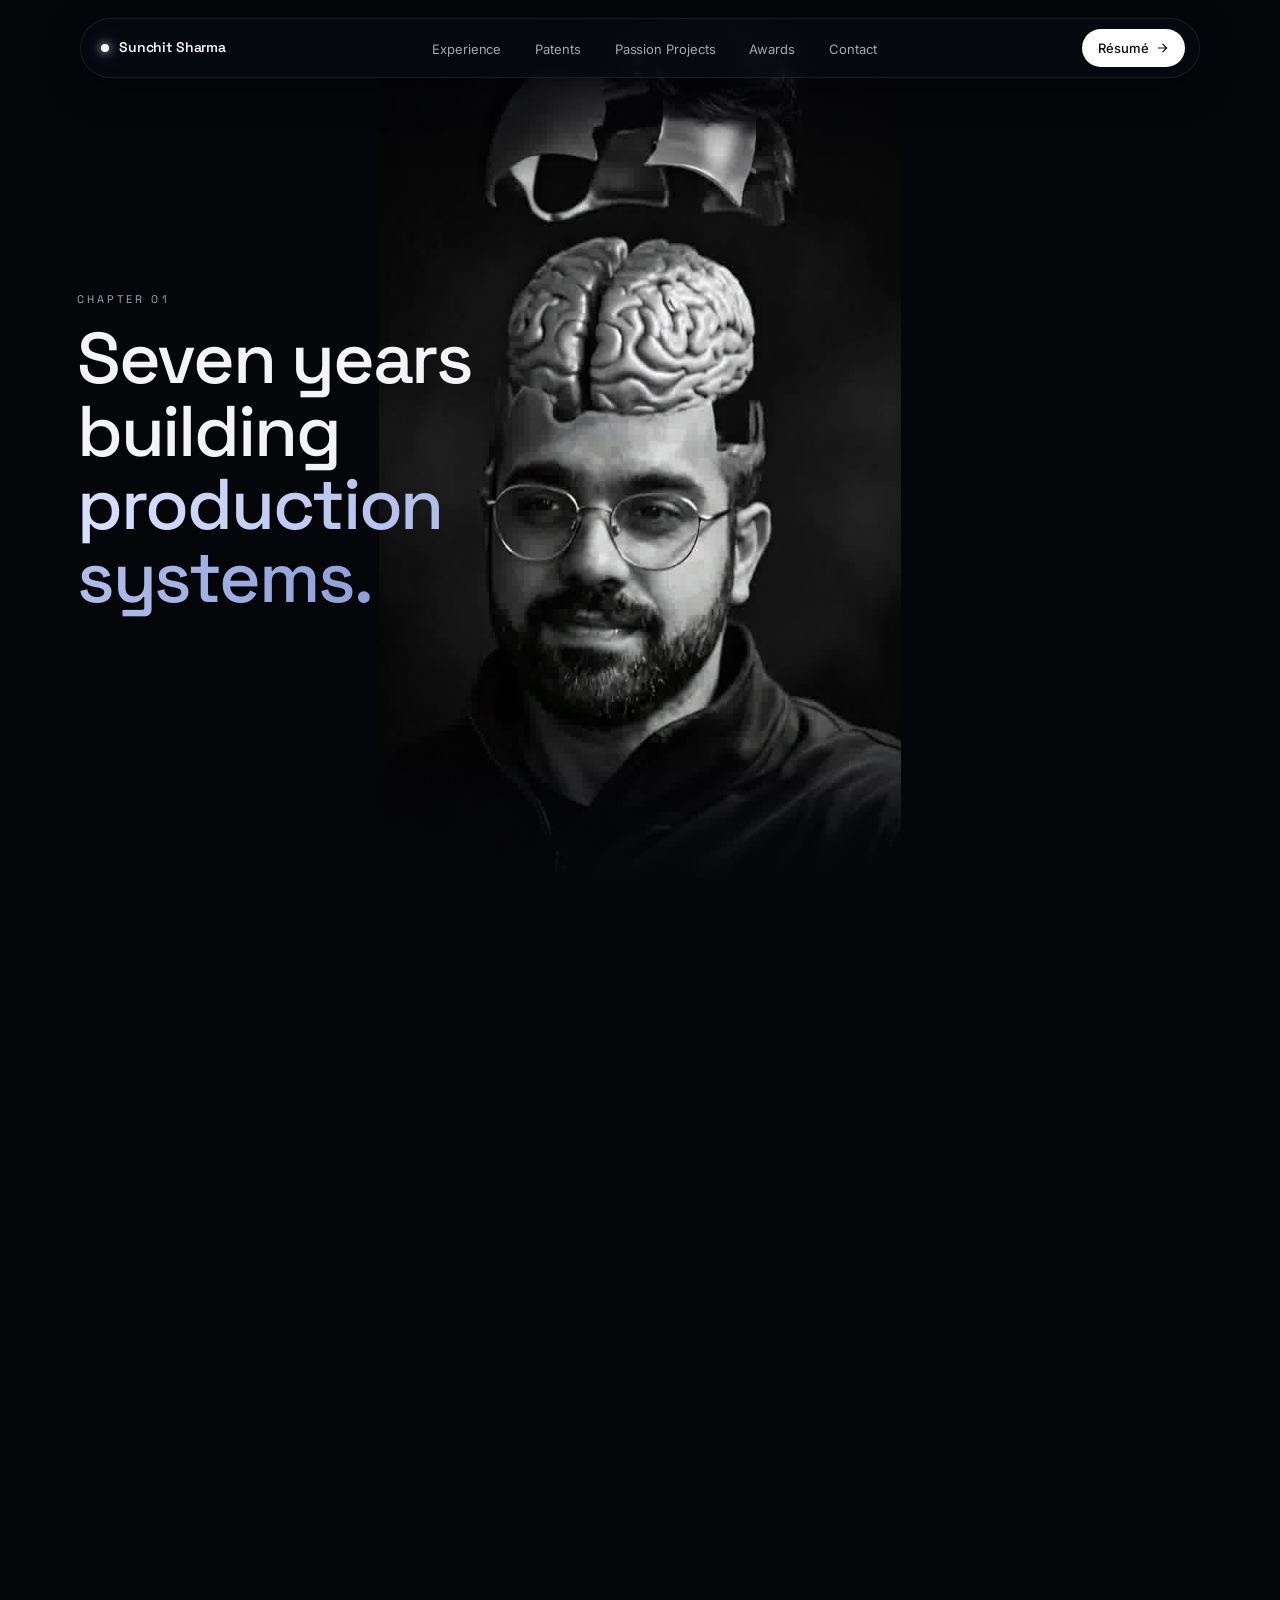
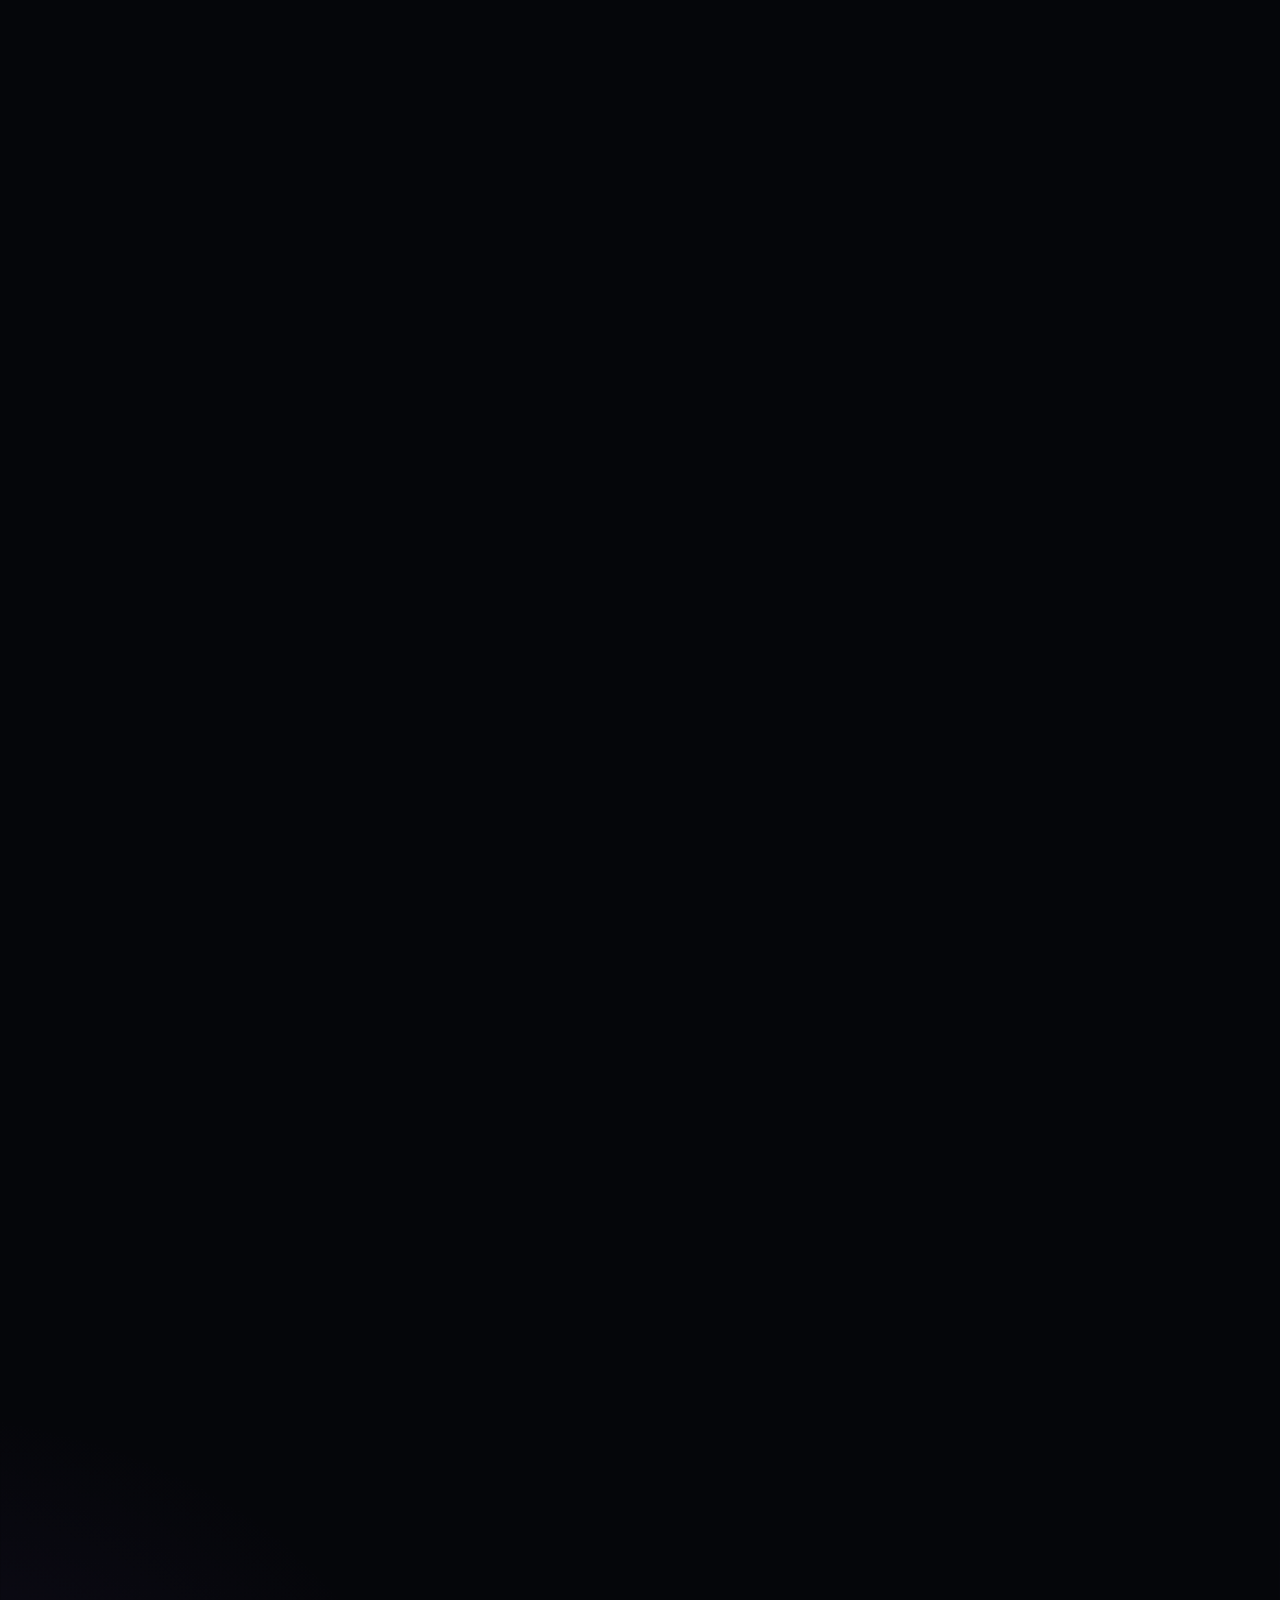
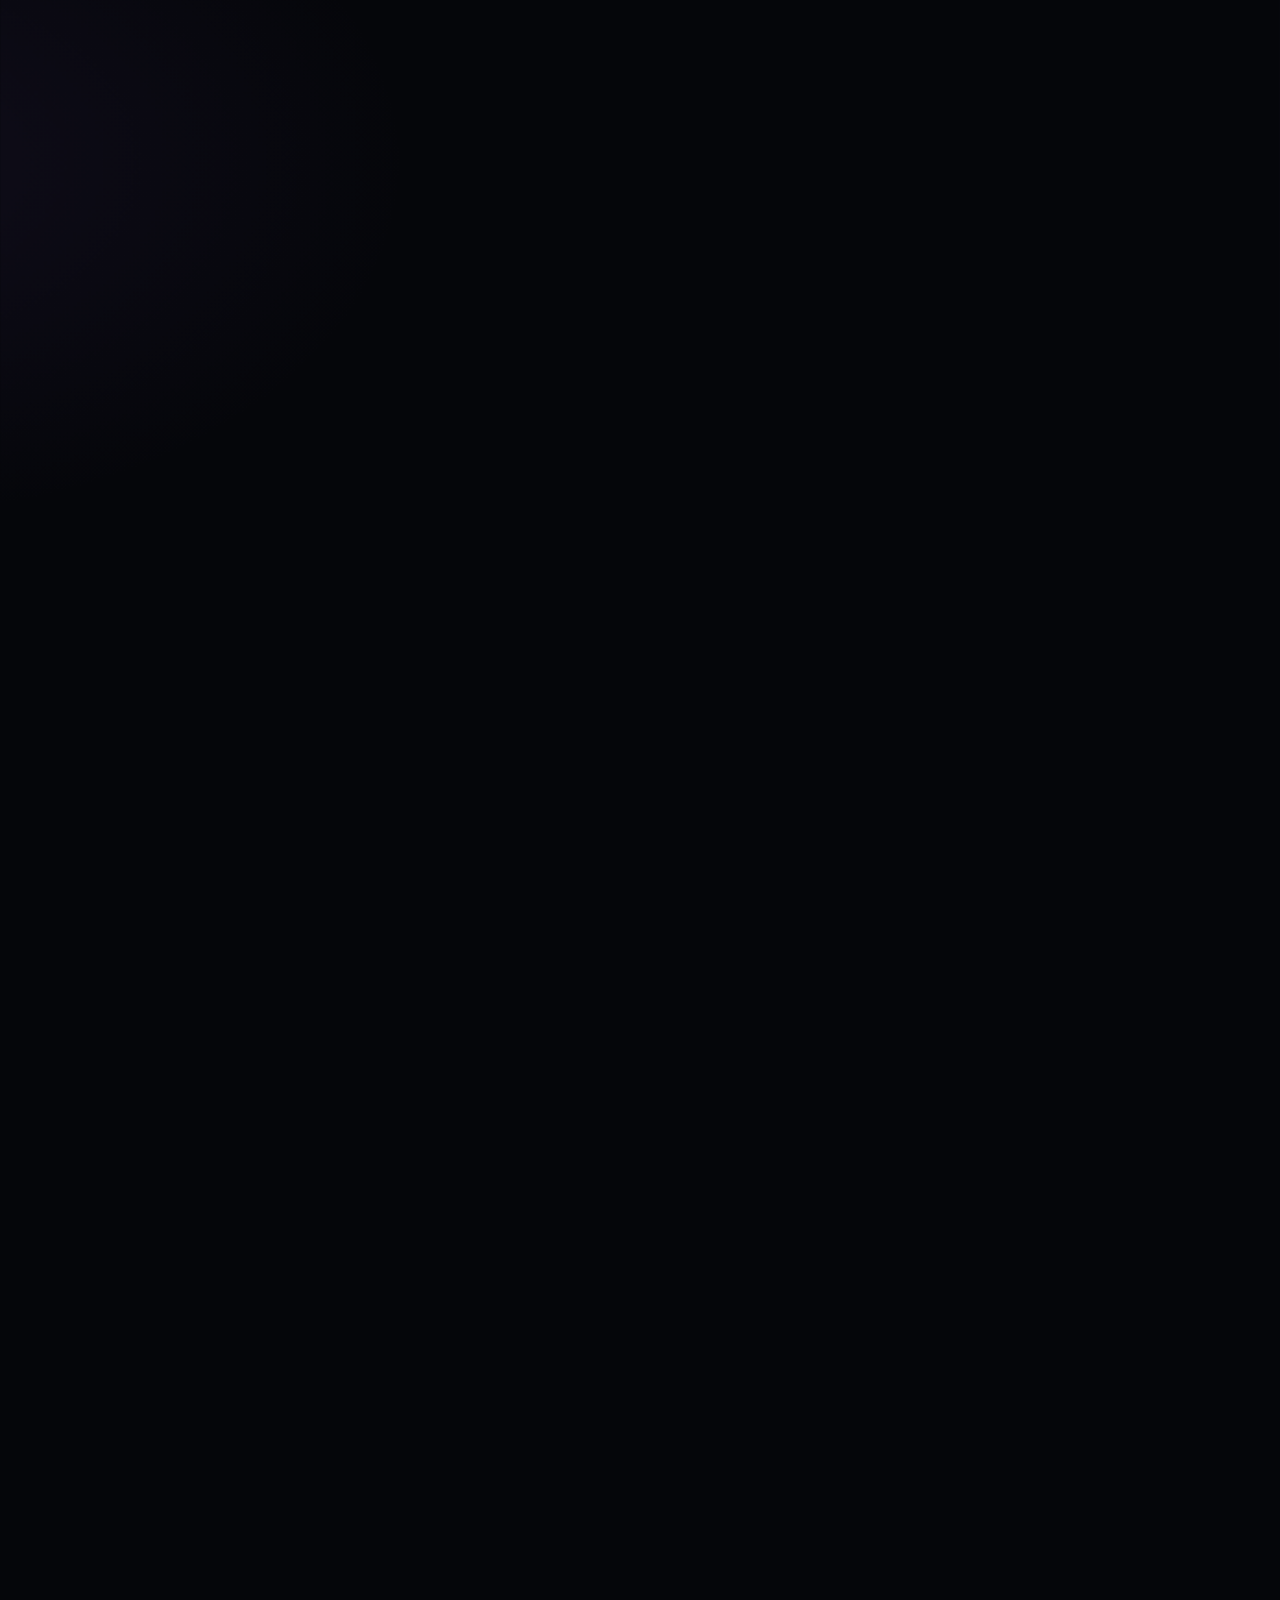
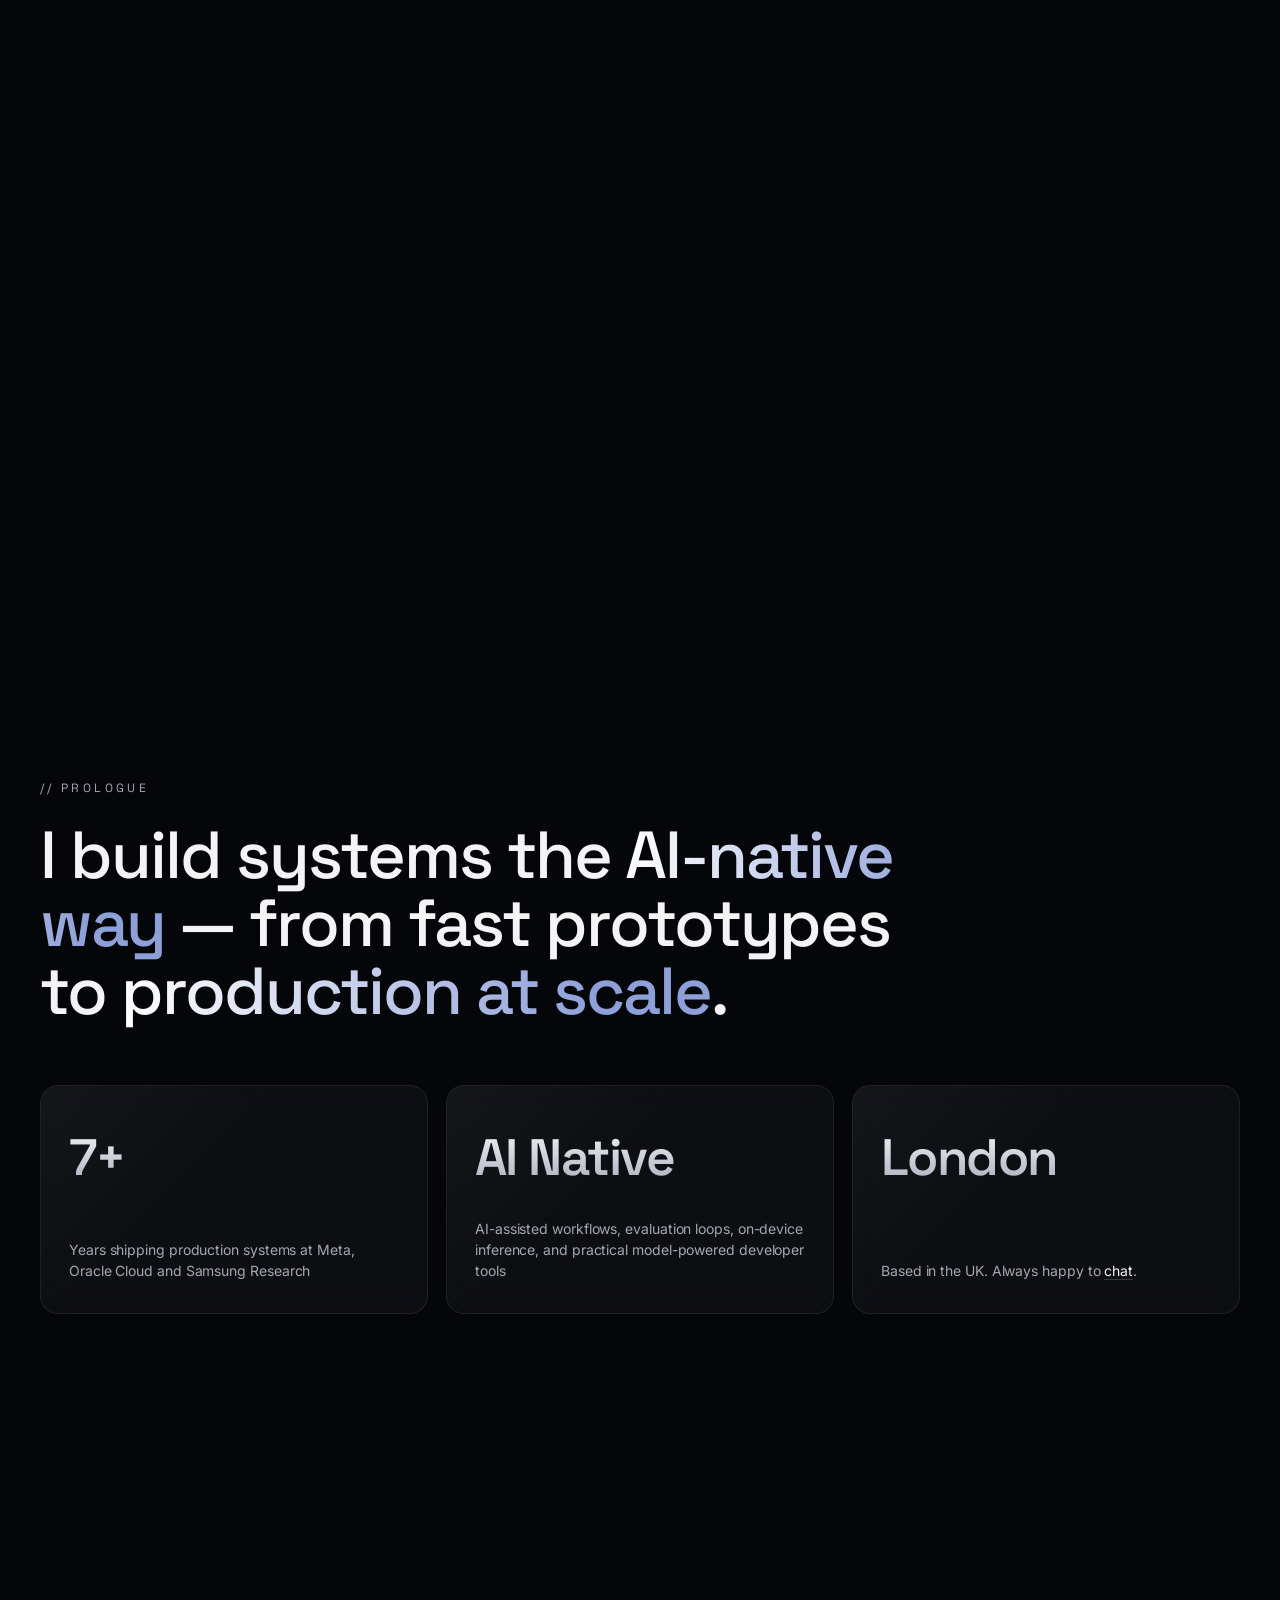
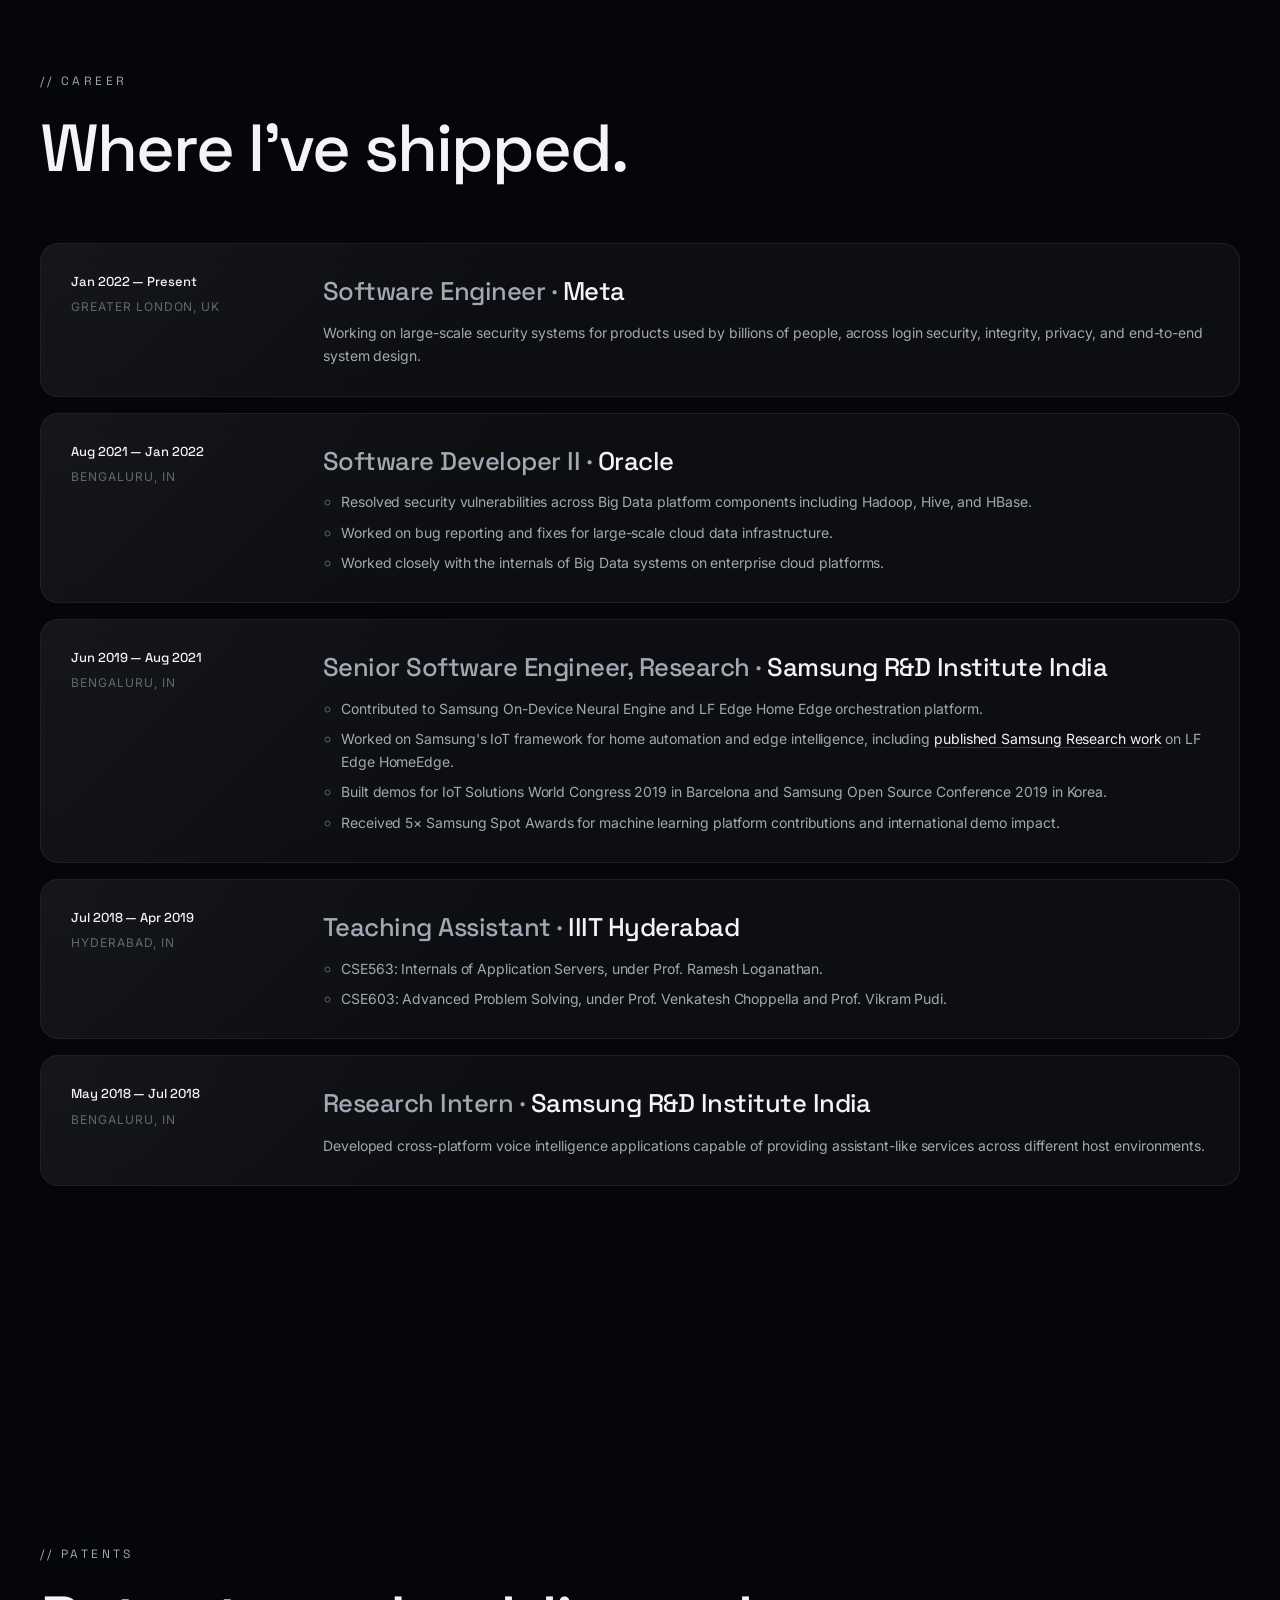
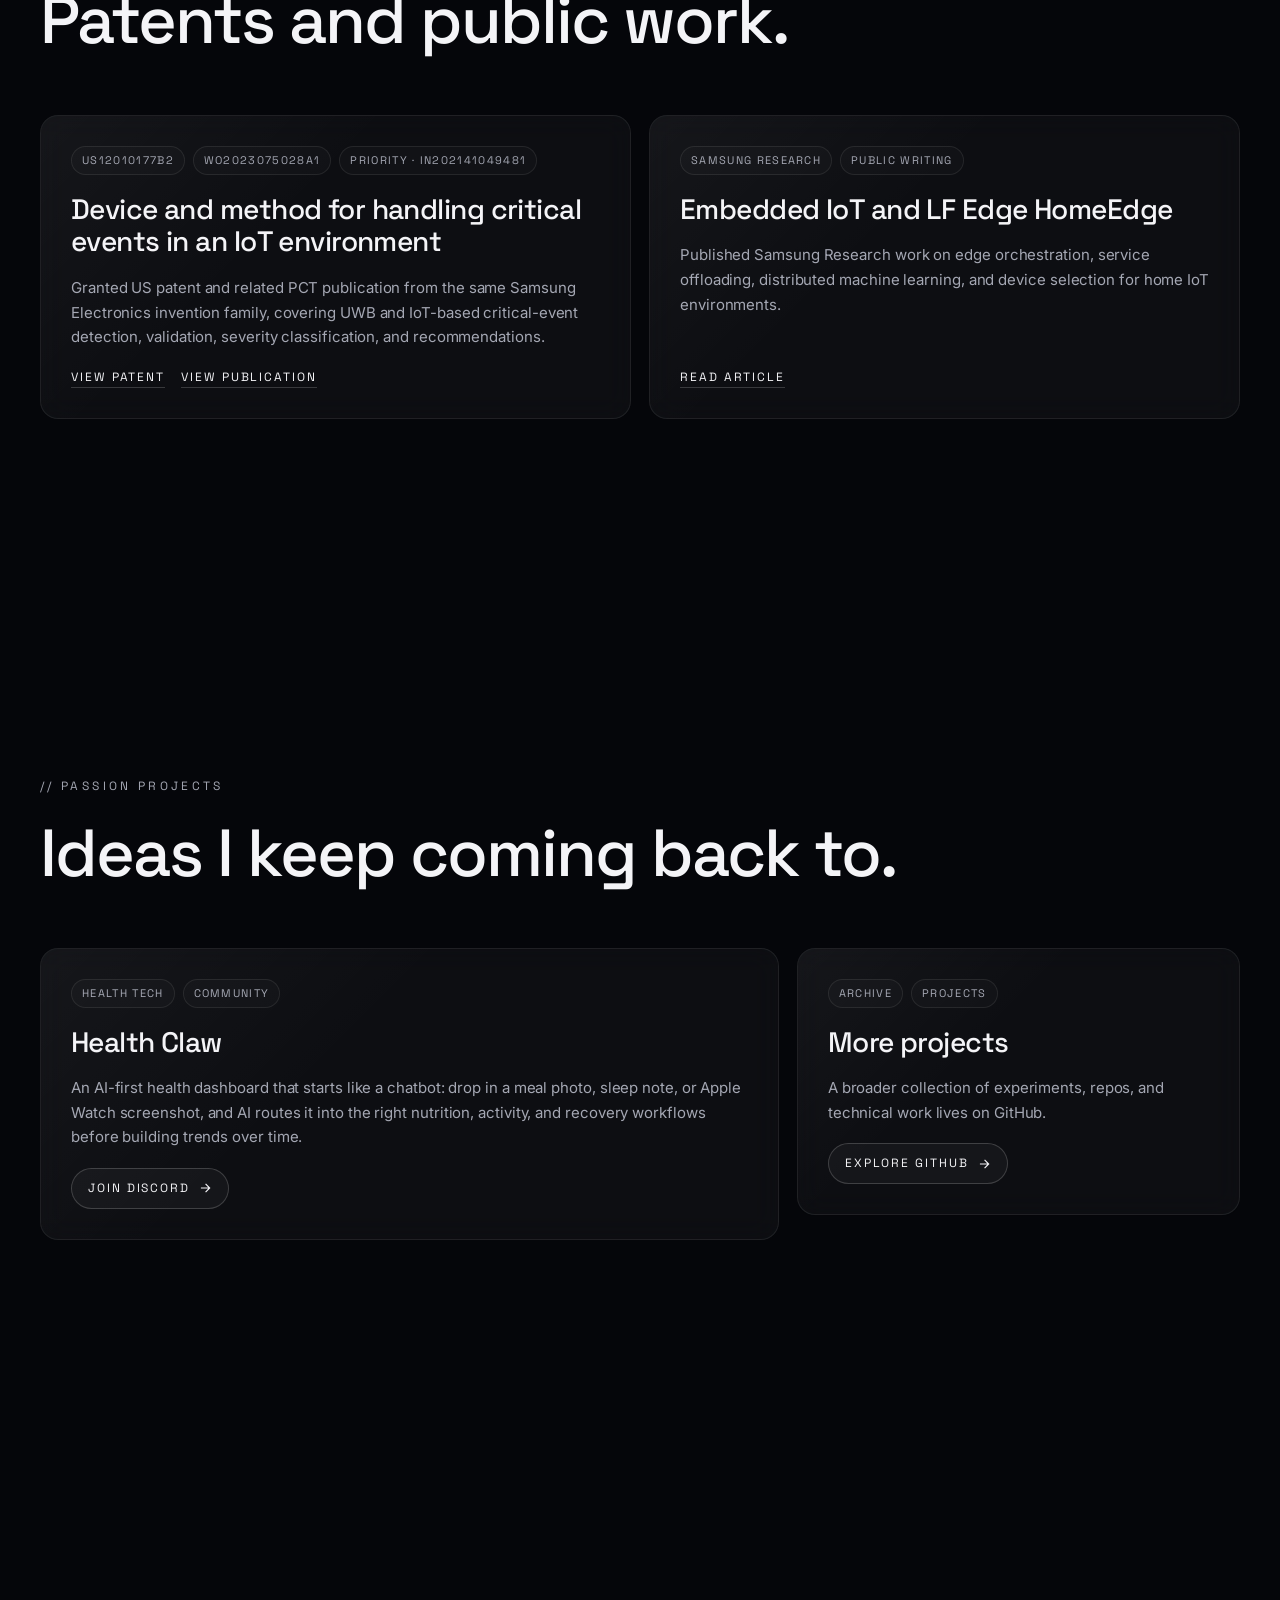
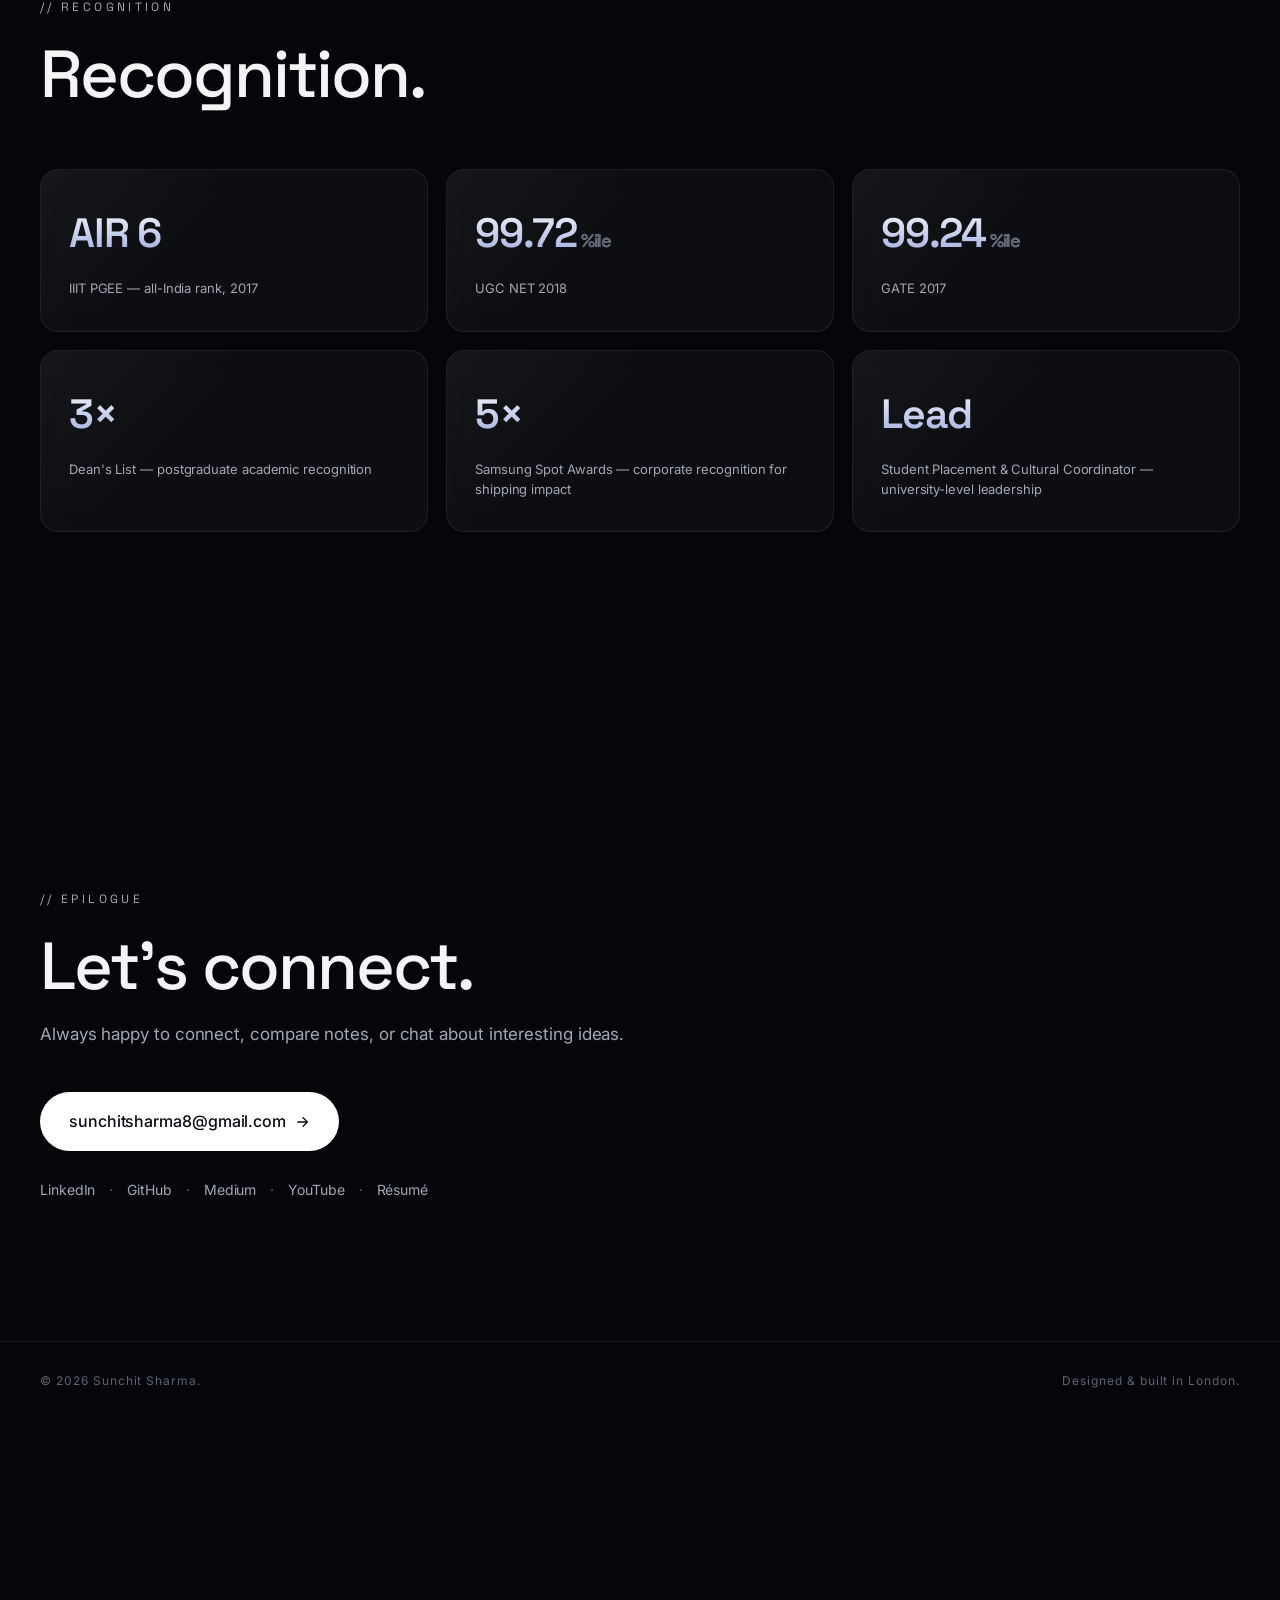
==== index.html @ dc3d23d9 "Redesign site: scroll-driven cinematic hero + AI-first narrative Replaces the BootstrapMade template" ====
<!DOCTYPE html>
<html lang="en">
<head>
  <meta charset="utf-8" />
  <meta name="viewport" content="width=device-width, initial-scale=1, viewport-fit=cover" />
  <title>Sunchit Sharma — AI-Native Software Engineer</title>
  <meta name="description" content="Sunchit Sharma — software engineer at Meta in London. Ex-Oracle Cloud, ex-Samsung Research. Security systems, AI-native engineering, IoT, and edge intelligence." />
  <meta name="theme-color" content="#05060a" />

  <link rel="icon" href="assets/img/favicon.png" />
  <link rel="apple-touch-icon" href="assets/img/apple-touch-icon.png" />

  <link rel="preconnect" href="https://fonts.googleapis.com" />
  <link rel="preconnect" href="https://fonts.gstatic.com" crossorigin />
  <link href="https://fonts.googleapis.com/css2?family=Inter:wght@300;400;500;600;700&family=Space+Grotesk:wght@400;500;600;700&display=swap" rel="stylesheet" />

  <link rel="preload" as="image" href="assets/img/hero/ezgif-frame-001.jpg" />
  <link rel="preload" as="image" href="assets/img/hero/ezgif-frame-120.jpg" />
  <link rel="preload" as="image" href="assets/img/hero/ezgif-frame-240.jpg" />

  <link rel="stylesheet" href="assets/css/style.css?v=4" />
</head>
<body>

  <!-- Preloader -->
  <div id="preloader" aria-hidden="true">
    <div class="preloader-inner">
      <div class="preloader-mark">SS</div>
      <div class="preloader-bar"><span id="preloader-fill"></span></div>
      <div class="preloader-pct"><span id="preloader-pct">0</span>%</div>
    </div>
  </div>

  <!-- Noise + grain overlay -->
  <div class="grain" aria-hidden="true"></div>

  <!-- Floating nav -->
  <nav class="nav" aria-label="Primary">
    <a href="#top" class="nav-brand">
      <span class="nav-dot"></span>
      <span>Sunchit&nbsp;Sharma</span>
    </a>
    <ul class="nav-links">
      <li><a href="#experience">Experience</a></li>
      <li><a href="#patents">Patents</a></li>
      <li><a href="#passion">Passion Projects</a></li>
      <li><a href="#awards">Awards</a></li>
      <li><a href="#contact">Contact</a></li>
    </ul>
    <a href="Sunchit_Sharma_.pdf" class="nav-cta" download>
      <span>Résumé</span>
      <svg viewBox="0 0 24 24" width="14" height="14" fill="none" stroke="currentColor" stroke-width="2"><path d="M5 12h14M13 5l7 7-7 7"/></svg>
    </a>
  </nav>

  <!-- HERO: sticky canvas scroll storytelling -->
  <section id="top" class="hero">
    <div class="hero-sticky">
      <canvas id="hero-canvas" aria-label="Scroll to reveal"></canvas>

      <!-- Layered overlays -->
      <div class="hero-overlays">

        <div class="hero-caption hero-phase" data-phase="p1">
          <span class="kicker">Chapter 01</span>
          <h2>Seven years building<br/><em>production systems.</em></h2>
        </div>

        <div class="hero-caption hero-phase" data-phase="p2">
          <span class="kicker">Chapter 02</span>
          <h2>Then AI changed<br/><em>how software gets built.</em></h2>
        </div>

        <div class="hero-caption hero-phase" data-phase="p3">
          <span class="kicker">Chapter 03</span>
          <h2>Systems thinking,<br/><em>with AI in the loop.</em></h2>
        </div>

        <div class="hero-title hero-phase" data-phase="final">
          <p class="hero-name">SUNCHIT SHARMA</p>
          <h1>AI-Native<br/>Software Engineer</h1>

          <div class="hero-logos primary">
            <span class="logo-chip">
              <img src="assets/img/logos/meta.svg" alt="Meta" class="logo-img logo-meta"/>
              <b>Meta</b>
            </span>
            <span class="logo-sep" aria-hidden="true">×</span>
            <span class="logo-chip logo-chip--light">
              <img src="assets/img/logos/iiit-hyderabad.jpg" alt="IIIT Hyderabad" class="logo-img logo-iiit"/>
              <b>IIIT&nbsp;Hyderabad</b>
            </span>
          </div>

          <a class="hero-cta" href="#experience">
            <span>See more</span>
            <svg viewBox="0 0 24 24" width="14" height="14" fill="none" stroke="currentColor" stroke-width="2"><path d="M12 5v14M5 12l7 7 7-7"/></svg>
          </a>
        </div>

      </div>

      <div class="hero-scroll-hint" aria-hidden="true">
        <span>Scroll</span>
        <div class="hint-line"></div>
      </div>
    </div>
  </section>

  <!-- INTRO -->
  <section class="section intro" id="intro">
    <div class="container">
      <p class="eyebrow">// Prologue</p>
      <h2 class="display">
        I build systems the <span class="accent">AI-native way</span> —
        from fast prototypes to <span class="accent">production at scale</span>.
      </h2>
      <div class="intro-grid">
        <div class="glass">
          <div class="stat-num">7+</div>
          <div class="stat-label">Years shipping production systems at Meta, Oracle Cloud and Samsung Research</div>
        </div>
        <div class="glass">
          <div class="stat-num">AI&nbsp;Native</div>
          <div class="stat-label">AI-assisted workflows, evaluation loops, on-device inference, and practical model-powered developer tools</div>
        </div>
        <div class="glass">
          <div class="stat-num">London</div>
          <div class="stat-label">Based in the UK. Always happy to <a href="https://calendly.com/sunchitsharma" target="_blank" rel="noopener">chat</a>.</div>
        </div>
      </div>
    </div>
  </section>

  <!-- EXPERIENCE -->
  <section class="section experience" id="experience">
    <div class="container">
      <p class="eyebrow">// Career</p>
      <h2 class="display">Where I've shipped.</h2>

      <ol class="timeline">
        <li class="timeline-item glass">
          <div class="timeline-meta">
            <span class="timeline-date">Jan 2022 — Present</span>
            <span class="timeline-loc">Greater London, UK</span>
          </div>
          <div class="timeline-body">
            <h3>Software Engineer · <span class="company">Meta</span></h3>
            <p>Working on large-scale security systems for products used by billions of people, across login security, integrity, privacy, and end-to-end system design.</p>
          </div>
        </li>

        <li class="timeline-item glass">
          <div class="timeline-meta">
            <span class="timeline-date">Aug 2021 — Jan 2022</span>
            <span class="timeline-loc">Bengaluru, IN</span>
          </div>
          <div class="timeline-body">
            <h3>Software Developer II · <span class="company">Oracle</span></h3>
            <ul>
              <li>Resolved security vulnerabilities across Big Data platform components including Hadoop, Hive, and HBase.</li>
              <li>Worked on bug reporting and fixes for large-scale cloud data infrastructure.</li>
              <li>Worked closely with the internals of Big Data systems on enterprise cloud platforms.</li>
            </ul>
          </div>
        </li>

        <li class="timeline-item glass">
          <div class="timeline-meta">
            <span class="timeline-date">Jun 2019 — Aug 2021</span>
            <span class="timeline-loc">Bengaluru, IN</span>
          </div>
          <div class="timeline-body">
            <h3>Senior Software Engineer, Research · <span class="company">Samsung R&amp;D Institute India</span></h3>
            <ul>
              <li>Contributed to Samsung On-Device Neural Engine and LF Edge Home Edge orchestration platform.</li>
              <li>Worked on Samsung's IoT framework for home automation and edge intelligence, including <a href="https://research.samsung.com/blog/Embedded-IoT-2021-Intro-of-the-research-insight-from-the-presentation-based-on-LF-Edge-HomeEdge" target="_blank" rel="noopener">published Samsung Research work</a> on LF Edge HomeEdge.</li>
              <li>Built demos for IoT Solutions World Congress 2019 in Barcelona and Samsung Open Source Conference 2019 in Korea.</li>
              <li>Received 5× Samsung Spot Awards for machine learning platform contributions and international demo impact.</li>
            </ul>
          </div>
        </li>

        <li class="timeline-item glass">
          <div class="timeline-meta">
            <span class="timeline-date">Jul 2018 — Apr 2019</span>
            <span class="timeline-loc">Hyderabad, IN</span>
          </div>
          <div class="timeline-body">
            <h3>Teaching Assistant · <span class="company">IIIT Hyderabad</span></h3>
            <ul>
              <li>CSE563: Internals of Application Servers, under Prof. Ramesh Loganathan.</li>
              <li>CSE603: Advanced Problem Solving, under Prof. Venkatesh Choppella and Prof. Vikram Pudi.</li>
            </ul>
          </div>
        </li>

        <li class="timeline-item glass">
          <div class="timeline-meta">
            <span class="timeline-date">May 2018 — Jul 2018</span>
            <span class="timeline-loc">Bengaluru, IN</span>
          </div>
          <div class="timeline-body">
            <h3>Research Intern · <span class="company">Samsung R&amp;D Institute India</span></h3>
            <p>Developed cross-platform voice intelligence applications capable of providing assistant-like services across different host environments.</p>
          </div>
        </li>
      </ol>
    </div>
  </section>

  <!-- PATENTS -->
  <section class="section patents" id="patents">
    <div class="container">
      <p class="eyebrow">// Patents</p>
      <h2 class="display">Patents and public work.</h2>

      <div class="patents-grid">
        <article class="patent-card glass">
          <div class="patent-meta">
            <span>US12010177B2</span>
            <span>WO2023075028A1</span>
            <span>Priority · IN202141049481</span>
          </div>
          <h3>Device and method for handling critical events in an IoT environment</h3>
          <p>Granted US patent and related PCT publication from the same Samsung Electronics invention family, covering UWB and IoT-based critical-event detection, validation, severity classification, and recommendations.</p>
          <div class="patent-links">
            <a href="https://patents.google.com/patent/US12010177B2/" target="_blank" rel="noopener">View patent</a>
            <a href="https://patents.google.com/patent/WO2023075028A1" target="_blank" rel="noopener">View publication</a>
          </div>
        </article>

        <article class="patent-card glass">
          <div class="patent-meta">
            <span>Samsung Research</span>
            <span>Public writing</span>
          </div>
          <h3>Embedded IoT and LF Edge HomeEdge</h3>
          <p>Published Samsung Research work on edge orchestration, service offloading, distributed machine learning, and device selection for home IoT environments.</p>
          <a href="https://research.samsung.com/blog/Embedded-IoT-2021-Intro-of-the-research-insight-from-the-presentation-based-on-LF-Edge-HomeEdge" target="_blank" rel="noopener">Read article</a>
        </article>
      </div>
    </div>
  </section>

  <!-- PASSION PROJECTS -->
  <section class="section passion" id="passion">
    <div class="container">
      <p class="eyebrow">// Passion Projects</p>
      <h2 class="display">Ideas I keep coming back to.</h2>

      <div class="passion-grid">
        <article class="passion-card glass">
          <div class="patent-meta">
            <span>Health Tech</span>
            <span>Community</span>
          </div>
          <h3>Health Claw</h3>
          <p>An AI-first health dashboard that starts like a chatbot: drop in a meal photo, sleep note, or Apple Watch screenshot, and AI routes it into the right nutrition, activity, and recovery workflows before building trends over time.</p>
          <a class="passion-cta" href="https://discord.gg/SA7gG3dcwk" target="_blank" rel="noopener">
            <span>Join Discord</span>
            <svg viewBox="0 0 24 24" width="14" height="14" fill="none" stroke="currentColor" stroke-width="2"><path d="M5 12h14M13 5l7 7-7 7"/></svg>
          </a>
        </article>

        <article class="passion-card glass">
          <div class="patent-meta">
            <span>Archive</span>
            <span>Projects</span>
          </div>
          <h3>More projects</h3>
          <p>A broader collection of experiments, repos, and technical work lives on GitHub.</p>
          <a class="passion-cta" href="https://github.com/sunchitsharma" target="_blank" rel="noopener">
            <span>Explore GitHub</span>
            <svg viewBox="0 0 24 24" width="14" height="14" fill="none" stroke="currentColor" stroke-width="2"><path d="M5 12h14M13 5l7 7-7 7"/></svg>
          </a>
        </article>
      </div>
    </div>
  </section>

  <!-- AWARDS -->
  <section class="section awards" id="awards">
    <div class="container">
      <p class="eyebrow">// Recognition</p>
      <h2 class="display">Recognition.</h2>

      <div class="awards-grid">
        <div class="award glass">
          <div class="award-num">AIR 6</div>
          <div class="award-label">IIIT PGEE — all-India rank, 2017</div>
        </div>
        <div class="award glass">
          <div class="award-num">99.72<span>%ile</span></div>
          <div class="award-label">UGC NET 2018</div>
        </div>
        <div class="award glass">
          <div class="award-num">99.24<span>%ile</span></div>
          <div class="award-label">GATE 2017</div>
        </div>
        <div class="award glass">
          <div class="award-num">3×</div>
          <div class="award-label">Dean's List — postgraduate academic recognition</div>
        </div>
        <div class="award glass">
          <div class="award-num">5×</div>
          <div class="award-label">Samsung Spot Awards — corporate recognition for shipping impact</div>
        </div>
        <div class="award glass">
          <div class="award-num">Lead</div>
          <div class="award-label">Student Placement &amp; Cultural Coordinator — university-level leadership</div>
        </div>
      </div>
    </div>
  </section>

  <!-- CONTACT -->
  <section class="section contact" id="contact">
    <div class="container">
      <p class="eyebrow">// Epilogue</p>
      <h2 class="display">Let's connect.</h2>
      <p class="contact-sub">Always happy to connect, compare notes, or chat about interesting ideas.</p>

      <div class="contact-actions">
        <a class="btn btn-primary btn-lg" href="mailto:sunchitsharma8@gmail.com">
          <span>sunchitsharma8@gmail.com</span>
          <svg viewBox="0 0 24 24" width="16" height="16" fill="none" stroke="currentColor" stroke-width="2"><path d="M5 12h14M13 5l7 7-7 7"/></svg>
        </a>
        <div class="contact-socials">
          <a href="https://www.linkedin.com/in/sunchit-sharma-991193120/" target="_blank" rel="noopener">LinkedIn</a>
          <span>·</span>
          <a href="https://github.com/sunchitsharma" target="_blank" rel="noopener">GitHub</a>
          <span>·</span>
          <a href="https://medium.com/@sunchitsharma8" target="_blank" rel="noopener">Medium</a>
          <span>·</span>
          <a href="https://www.youtube.com/@sunchit_sharma" target="_blank" rel="noopener">YouTube</a>
          <span>·</span>
          <a href="Sunchit_Sharma_.pdf" download>Résumé</a>
        </div>
      </div>
    </div>

    <footer class="foot">
      <div class="container foot-inner">
        <span>© <span id="year">2026</span> Sunchit Sharma.</span>
        <span class="foot-right">Designed &amp; built in London.</span>
      </div>
    </footer>
  </section>

  <script src="assets/js/main.js?v=2" defer></script>
</body>
</html>
---- assets/css/style.css ----
/* ===========================================================
   Sunchit Sharma — AI-First Senior Software Engineer
   Cinematic dark-luxury portfolio, scroll-driven hero.
=============================================================*/

:root {
  --bg: #05060a;
  --bg-2: #0a0c14;
  --ink: #f4f4f7;
  --ink-dim: #a4a7b3;
  --ink-faint: #5f6270;
  --line: rgba(255, 255, 255, 0.08);
  --line-strong: rgba(255, 255, 255, 0.18);
  --accent: #e7e9ef;
  --glow: 0 0 80px rgba(120, 160, 255, 0.12);
  --glass-bg: rgba(255, 255, 255, 0.035);
  --glass-bg-2: rgba(255, 255, 255, 0.06);
  --radius: 18px;
  --radius-lg: 28px;
  --font-sans: 'Inter', -apple-system, BlinkMacSystemFont, 'Segoe UI', sans-serif;
  --font-display: 'Space Grotesk', 'Inter', sans-serif;
  --container: 1200px;
  --ease: cubic-bezier(0.16, 1, 0.3, 1);
}

* { box-sizing: border-box; margin: 0; padding: 0; }

html { scroll-behavior: smooth; }
html, body { background: var(--bg); color: var(--ink); }

body {
  font-family: var(--font-sans);
  font-weight: 400;
  line-height: 1.55;
  letter-spacing: -0.005em;
  -webkit-font-smoothing: antialiased;
  -moz-osx-font-smoothing: grayscale;
  overflow-x: hidden;
  background:
    radial-gradient(1200px 800px at 80% -10%, rgba(80, 120, 220, 0.10), transparent 60%),
    radial-gradient(900px 600px at -10% 30%, rgba(140, 90, 220, 0.08), transparent 60%),
    radial-gradient(700px 500px at 50% 120%, rgba(80, 180, 255, 0.06), transparent 60%),
    var(--bg);
}

a { color: inherit; text-decoration: none; }
img { max-width: 100%; display: block; }
button { font: inherit; cursor: pointer; background: none; border: none; color: inherit; }

/* -------- Grain overlay -------- */
.grain {
  position: fixed; inset: 0; z-index: 1;
  pointer-events: none;
  opacity: 0.035;
  mix-blend-mode: overlay;
  background-image: url("data:image/svg+xml;utf8,<svg xmlns='http://www.w3.org/2000/svg' width='240' height='240'><filter id='n'><feTurbulence baseFrequency='0.9' numOctaves='3' seed='5'/></filter><rect width='240' height='240' filter='url(%23n)' opacity='0.8'/></svg>");
}

/* -------- Preloader -------- */
#preloader {
  position: fixed; inset: 0; z-index: 100;
  display: flex; align-items: center; justify-content: center;
  background: var(--bg);
  transition: opacity 0.7s var(--ease), visibility 0.7s;
}
#preloader.done { opacity: 0; visibility: hidden; }
.preloader-inner { text-align: center; display: flex; flex-direction: column; gap: 22px; align-items: center; }
.preloader-mark {
  font-family: var(--font-display);
  font-size: 42px; font-weight: 700; letter-spacing: -0.03em;
  background: linear-gradient(180deg, #fff 0%, #888 100%);
  -webkit-background-clip: text; background-clip: text; color: transparent;
}
.preloader-bar {
  width: 260px; height: 2px; background: rgba(255,255,255,0.08); border-radius: 2px; overflow: hidden;
}
.preloader-bar span {
  display: block; height: 100%; width: 0%;
  background: linear-gradient(90deg, #fff, rgba(255,255,255,0.4));
  transition: width 0.2s linear;
}
.preloader-pct {
  font-family: var(--font-display);
  font-size: 11px; letter-spacing: 0.2em; color: var(--ink-faint);
}

/* -------- Nav -------- */
.nav {
  position: fixed; top: 18px; left: 50%;
  transform: translateX(-50%);
  z-index: 50;
  width: min(calc(100% - 32px), 1120px);
  display: flex; align-items: center; justify-content: space-between;
  padding: 10px 14px 10px 20px;
  background: rgba(10, 12, 20, 0.55);
  backdrop-filter: blur(18px) saturate(140%);
  -webkit-backdrop-filter: blur(18px) saturate(140%);
  border: 1px solid var(--line);
  border-radius: 999px;
  box-shadow: 0 10px 40px rgba(0,0,0,0.4);
}
.nav-brand {
  display: flex; align-items: center; gap: 10px;
  font-family: var(--font-display);
  font-weight: 600;
  font-size: 14px;
  letter-spacing: -0.01em;
}
.nav-dot {
  width: 8px; height: 8px; border-radius: 50%;
  background: #fff;
  box-shadow: 0 0 10px rgba(255,255,255,0.8), 0 0 20px rgba(120,160,255,0.5);
}
.nav-links {
  display: flex; gap: 6px; list-style: none;
}
.nav-links a {
  padding: 8px 14px; border-radius: 999px;
  font-size: 13px; color: var(--ink-dim);
  transition: color 0.2s, background 0.2s;
}
.nav-links a:hover { color: var(--ink); background: rgba(255,255,255,0.05); }
.nav-cta {
  display: inline-flex; align-items: center; gap: 6px;
  padding: 9px 16px; border-radius: 999px;
  font-size: 13px; font-weight: 500;
  background: #fff; color: #0a0c14;
  transition: transform 0.2s var(--ease), box-shadow 0.2s;
}
.nav-cta:hover { transform: translateY(-1px); box-shadow: 0 6px 24px rgba(255,255,255,0.25); }

@media (max-width: 760px) {
  .nav-links { display: none; }
  .nav { width: calc(100% - 24px); padding: 8px 8px 8px 16px; }
  .nav-brand span:last-child { font-size: 13px; }
}

/* -------- HERO -------- */
.hero {
  position: relative;
  height: 600vh;                /* long scroll space for the 240-frame story */
  z-index: 2;
}
.hero-sticky {
  position: sticky;
  top: 0;
  height: 100vh;
  overflow: hidden;
  background: var(--bg);
}
#hero-canvas {
  position: absolute;
  inset: 0;
  width: 100%; height: 100%;
  display: block;
}
/* Subtle top/bottom vignette */
.hero-sticky::before, .hero-sticky::after {
  content: "";
  position: absolute; left: 0; right: 0; height: 180px;
  pointer-events: none; z-index: 4;
}
.hero-sticky::before {
  top: 0;
  background: linear-gradient(180deg, rgba(5,6,10,0.95) 0%, rgba(5,6,10,0) 100%);
}
.hero-sticky::after {
  bottom: 0;
  background: linear-gradient(0deg, rgba(5,6,10,0.98) 0%, rgba(5,6,10,0) 100%);
}

.hero-overlays {
  position: absolute; inset: 0; z-index: 5;
  pointer-events: none;
}

.hero-phase {
  position: absolute;
  opacity: 0;
  transform: translateY(14px);
  transition: opacity 0.6s var(--ease), transform 0.8s var(--ease);
  pointer-events: none;
}
.hero-phase.is-in {
  opacity: 1;
  transform: translateY(0);
  pointer-events: auto;
}

/* Intro chip */
.hero-chip {
  top: 50%; left: 50%;
  transform: translate(-50%, 40vh);
  display: inline-flex; align-items: center; gap: 8px;
  padding: 8px 14px;
  background: rgba(255,255,255,0.06);
  border: 1px solid var(--line);
  border-radius: 999px;
  font-size: 12px; letter-spacing: 0.18em; text-transform: uppercase;
  color: var(--ink-dim);
  backdrop-filter: blur(12px);
}
.hero-chip.is-in { transform: translate(-50%, 38vh); }
.chip-dot {
  width: 6px; height: 6px; border-radius: 50%;
  background: #fff;
  animation: pulse 2s var(--ease) infinite;
}
@keyframes pulse {
  0%, 100% { opacity: 0.4; transform: scale(1); }
  50% { opacity: 1; transform: scale(1.4); box-shadow: 0 0 10px rgba(255,255,255,0.6); }
}

/* Captions p1/p2/p3 */
.hero-caption {
  top: 50%;
  left: 6vw;
  max-width: 560px;
  transform: translateY(-50%);
}
.hero-caption.is-in { transform: translateY(-50%); }
.hero-caption .kicker {
  display: inline-block;
  font-family: var(--font-display);
  font-size: 11px; letter-spacing: 0.28em; text-transform: uppercase;
  color: var(--ink-dim);
  padding-bottom: 14px;
}
.hero-caption h2 {
  font-family: var(--font-display);
  font-weight: 500;
  font-size: clamp(36px, 5.6vw, 76px);
  line-height: 1.02;
  letter-spacing: -0.03em;
  color: var(--ink);
}
.hero-caption em {
  font-style: normal;
  background: linear-gradient(90deg, #d8e1ff 0%, #8ea0d8 100%);
  -webkit-background-clip: text; background-clip: text;
  color: transparent;
}

/* Place captions around the portrait in center-stage */
.hero-phase[data-phase="p1"] { left: 6vw; }
.hero-phase[data-phase="p2"] { left: auto; right: 6vw; text-align: right; }
.hero-phase[data-phase="p3"] { left: 6vw; }

/* Final title centered below face */
.hero-title {
  left: 50%;
  bottom: 4vh;
  transform: translate(-50%, 20px);
  text-align: center;
  max-width: min(960px, 94vw);
  padding: 18px 24px;
  background: radial-gradient(ellipse at center, rgba(5,6,10,0.78) 0%, rgba(5,6,10,0.4) 55%, rgba(5,6,10,0) 100%);
  border-radius: 40px;
}
.hero-title.is-in { transform: translate(-50%, 0); }
.hero-name {
  margin-bottom: 12px;
  font-family: var(--font-display);
  font-size: clamp(16px, 2vw, 24px);
  font-weight: 500;
  letter-spacing: 0.16em;
  text-transform: uppercase;
  color: var(--ink-dim);
}
.hero-title h1 {
  font-family: var(--font-display);
  font-weight: 600;
  font-size: clamp(34px, 5.4vw, 76px);
  line-height: 0.98;
  letter-spacing: -0.035em;
  background: linear-gradient(180deg, #ffffff 0%, #b0b4c2 100%);
  -webkit-background-clip: text; background-clip: text;
  color: transparent;
  text-shadow: 0 0 80px rgba(180, 200, 255, 0.15);
}
.hero-cta {
  display: inline-flex; align-items: center; gap: 10px;
  margin-top: 26px;
  padding: 10px 18px 10px 20px;
  border-radius: 999px;
  font-family: var(--font-display);
  font-size: 12px; letter-spacing: 0.22em; text-transform: uppercase;
  color: var(--ink-dim);
  border: 1px solid var(--line);
  background: rgba(255,255,255,0.02);
  transition: color 0.2s, border-color 0.2s, transform 0.2s var(--ease);
  pointer-events: auto;
}
.hero-cta:hover { color: var(--ink); border-color: var(--line-strong); transform: translateY(-1px); }
.hero-cta svg { transition: transform 0.4s var(--ease); }
.hero-cta:hover svg { transform: translateY(3px); }

/* --- Logo chips in hero --- */
.hero-logos {
  display: flex; align-items: center; justify-content: center; flex-wrap: wrap;
  gap: 14px;
  margin-top: 22px;
  pointer-events: auto;
}
.hero-logos.primary { margin-top: 22px; }

.logo-chip {
  display: inline-flex; align-items: center; gap: 10px;
  padding: 9px 16px;
  border-radius: 999px;
  background: rgba(255,255,255,0.04);
  border: 1px solid var(--line-strong);
  backdrop-filter: blur(14px);
  -webkit-backdrop-filter: blur(14px);
  color: var(--ink);
  transition: background 0.25s var(--ease), border-color 0.25s, transform 0.25s var(--ease);
}
.logo-chip:hover {
  background: rgba(255,255,255,0.08);
  border-color: rgba(255,255,255,0.28);
  transform: translateY(-1px);
}
.logo-chip b {
  font-family: var(--font-display);
  font-size: 14px; font-weight: 600;
  letter-spacing: -0.005em;
  color: var(--ink);
}
.logo-chip.small {
  padding: 7px 14px;
  background: rgba(255,255,255,0.025);
  border-color: var(--line);
}
.logo-chip.small b {
  font-size: 12px;
  color: var(--ink-dim);
  font-weight: 500;
}
.logo-svg {
  height: 22px; width: auto;
  color: var(--ink);
  flex-shrink: 0;
}
.logo-svg.wide { height: 18px; }
.logo-chip.small .logo-svg { height: 16px; color: var(--ink-dim); }

.logo-img {
  height: 22px; width: auto;
  display: block; flex-shrink: 0;
}
.logo-img.logo-iiit {
  height: 28px;
  background: #fff;
  border-radius: 4px;
  padding: 3px 5px;
}

.logo-sep {
  font-family: var(--font-display);
  font-size: 14px; color: var(--ink-faint);
  font-weight: 300;
  opacity: 0.7;
}
.ex-label {
  font-family: var(--font-display);
  font-size: 11px; letter-spacing: 0.22em; text-transform: uppercase;
  color: var(--ink-faint);
  padding-right: 4px;
}

.hero-actions {
  margin-top: 28px;
  display: flex; gap: 12px; justify-content: center; flex-wrap: wrap;
  pointer-events: auto;
}

/* Scroll hint */
.hero-scroll-hint {
  position: absolute;
  bottom: 26px; left: 50%;
  transform: translateX(-50%);
  display: flex; flex-direction: column; align-items: center; gap: 10px;
  z-index: 6;
  font-family: var(--font-display);
  font-size: 10px; letter-spacing: 0.28em; text-transform: uppercase;
  color: var(--ink-faint);
  transition: opacity 0.4s;
}
.hint-line {
  width: 1px; height: 44px;
  background: linear-gradient(180deg, rgba(255,255,255,0.6), transparent);
  animation: hint 2s ease-in-out infinite;
  transform-origin: top;
}
@keyframes hint {
  0% { transform: scaleY(0); opacity: 0; }
  50% { transform: scaleY(1); opacity: 1; }
  100% { transform: scaleY(0); opacity: 0; transform-origin: bottom; }
}
.hero-scroll-hint.is-hidden { opacity: 0; }

/* -------- Buttons -------- */
.btn {
  display: inline-flex; align-items: center; gap: 8px;
  padding: 12px 22px;
  border-radius: 999px;
  font-size: 14px; font-weight: 500;
  transition: transform 0.2s var(--ease), box-shadow 0.2s, background 0.2s, color 0.2s;
  border: 1px solid transparent;
  white-space: nowrap;
}
.btn-primary {
  background: #fff; color: #0a0c14;
}
.btn-primary:hover { transform: translateY(-2px); box-shadow: 0 12px 40px rgba(255,255,255,0.2); }
.btn-ghost {
  background: rgba(255,255,255,0.04);
  border-color: var(--line-strong);
  color: var(--ink);
  backdrop-filter: blur(10px);
}
.btn-ghost:hover { background: rgba(255,255,255,0.09); transform: translateY(-2px); }
.btn-lg { padding: 16px 28px; font-size: 16px; }

/* -------- Sections -------- */
.section {
  position: relative;
  z-index: 3;
  padding: clamp(80px, 14vw, 180px) 0;
}
.container {
  width: min(var(--container), calc(100% - 40px));
  margin: 0 auto;
}
.eyebrow {
  font-family: var(--font-display);
  font-size: 12px; letter-spacing: 0.28em; text-transform: uppercase;
  color: var(--ink-dim);
  margin-bottom: 24px;
}
.display {
  font-family: var(--font-display);
  font-weight: 500;
  font-size: clamp(34px, 5.2vw, 68px);
  line-height: 1.02;
  letter-spacing: -0.03em;
  max-width: 900px;
  margin-bottom: 60px;
}
.accent {
  background: linear-gradient(90deg, #ffffff 0%, #8ea0d8 80%);
  -webkit-background-clip: text; background-clip: text;
  color: transparent;
}

/* -------- Glass cards -------- */
.glass {
  background: var(--glass-bg);
  border: 1px solid var(--line);
  border-radius: var(--radius);
  backdrop-filter: blur(14px);
  -webkit-backdrop-filter: blur(14px);
  transition: transform 0.4s var(--ease), border-color 0.3s, background 0.3s;
  position: relative;
  overflow: hidden;
}
.glass::before {
  content: "";
  position: absolute; inset: 0;
  background: linear-gradient(135deg, rgba(255,255,255,0.06) 0%, transparent 40%);
  pointer-events: none;
  opacity: 0.6;
}
.glass:hover {
  border-color: var(--line-strong);
  background: var(--glass-bg-2);
  transform: translateY(-3px);
}

/* -------- Intro -------- */
.intro-grid {
  display: grid; grid-template-columns: repeat(3, 1fr);
  gap: 18px;
  margin-top: 40px;
}
.intro-grid .glass {
  padding: 32px 28px;
  min-height: 200px;
  display: flex; flex-direction: column; justify-content: space-between;
}
.stat-num {
  font-family: var(--font-display);
  font-size: clamp(36px, 4vw, 56px);
  font-weight: 600;
  letter-spacing: -0.03em;
  background: linear-gradient(180deg, #fff 0%, #9aa0b3 100%);
  -webkit-background-clip: text; background-clip: text;
  color: transparent;
  margin-bottom: 20px;
}
.stat-label {
  font-size: 14px; color: var(--ink-dim); line-height: 1.5;
}
.stat-label a {
  color: var(--ink);
  border-bottom: 1px solid var(--line-strong);
}
.stat-label a:hover { border-color: var(--ink); }
@media (max-width: 900px) {
  .intro-grid { grid-template-columns: 1fr; }
}

/* -------- Work -------- */
.work-list {
  display: grid; grid-template-columns: repeat(2, 1fr);
  gap: 18px;
}
.work-card {
  padding: 36px 32px;
  display: flex; flex-direction: column; gap: 18px;
}
.work-tag {
  display: inline-block;
  font-family: var(--font-display);
  font-size: 11px; letter-spacing: 0.22em; text-transform: uppercase;
  color: var(--ink-dim);
  padding-bottom: 14px;
}
.work-card h3 {
  font-family: var(--font-display);
  font-size: clamp(22px, 2.2vw, 30px);
  font-weight: 500; letter-spacing: -0.02em; line-height: 1.15;
  color: var(--ink);
}
.work-card p {
  color: var(--ink-dim);
  font-size: 15px;
  line-height: 1.65;
}
.work-card footer {
  display: flex; flex-wrap: wrap; gap: 8px;
  margin-top: auto;
  padding-top: 8px;
}
.work-card footer span {
  font-family: var(--font-display);
  font-size: 11px; letter-spacing: 0.12em;
  padding: 5px 10px;
  border: 1px solid var(--line);
  border-radius: 999px;
  color: var(--ink-dim);
  background: rgba(255,255,255,0.02);
}
@media (max-width: 900px) {
  .work-list { grid-template-columns: 1fr; }
}

/* -------- Timeline -------- */
.timeline {
  list-style: none;
  display: flex; flex-direction: column; gap: 16px;
}
.timeline-item {
  padding: 28px 30px;
  display: grid;
  grid-template-columns: 220px 1fr;
  gap: 32px;
  align-items: start;
}
.timeline-meta {
  display: flex; flex-direction: column; gap: 6px;
}
.timeline-date {
  font-family: var(--font-display);
  font-size: 13px; font-weight: 500;
  color: var(--ink);
  letter-spacing: -0.005em;
}
.timeline-loc {
  font-size: 12px; color: var(--ink-faint);
  letter-spacing: 0.08em; text-transform: uppercase;
}
.timeline-body h3 {
  font-family: var(--font-display);
  font-size: clamp(20px, 2vw, 26px);
  font-weight: 500; letter-spacing: -0.02em;
  color: var(--ink-dim);
  margin-bottom: 10px;
}
.timeline-body h3 .company {
  color: var(--ink);
}
.timeline-body p {
  font-size: 14px; color: var(--ink-dim); line-height: 1.65;
}
.timeline-body ul {
  display: grid;
  gap: 8px;
  padding-left: 18px;
  color: var(--ink-dim);
  font-size: 14px;
  line-height: 1.6;
}
.timeline-body li::marker { color: var(--ink-faint); }
.timeline-body a {
  color: var(--ink);
  border-bottom: 1px solid var(--line-strong);
}
.timeline-body a:hover { border-color: var(--ink); }
@media (max-width: 760px) {
  .timeline-item { grid-template-columns: 1fr; gap: 14px; }
}

/* -------- Patents -------- */
.patents-grid {
  display: grid;
  grid-template-columns: repeat(2, minmax(0, 1fr));
  gap: 18px;
}
.patent-card,
.passion-card {
  padding: 30px;
  display: flex;
  flex-direction: column;
  gap: 18px;
}
.patent-meta {
  display: flex;
  flex-wrap: wrap;
  gap: 8px;
}
.patent-meta span {
  font-family: var(--font-display);
  font-size: 11px;
  letter-spacing: 0.12em;
  text-transform: uppercase;
  padding: 5px 10px;
  border: 1px solid var(--line);
  border-radius: 999px;
  color: var(--ink-dim);
  background: rgba(255,255,255,0.02);
}
.patent-card h3,
.passion-card h3 {
  font-family: var(--font-display);
  font-size: clamp(22px, 2.2vw, 30px);
  font-weight: 500;
  letter-spacing: -0.02em;
  line-height: 1.15;
  color: var(--ink);
}
.patent-card p,
.passion-card p {
  color: var(--ink-dim);
  font-size: 15px;
  line-height: 1.65;
}
.patent-card a,
.passion-card a {
  width: fit-content;
  margin-top: auto;
  font-family: var(--font-display);
  font-size: 12px;
  letter-spacing: 0.16em;
  text-transform: uppercase;
  color: var(--ink);
  border-bottom: 1px solid var(--line-strong);
}
.patent-card a:hover,
.passion-card a:hover { border-color: var(--ink); }
.patent-links {
  display: flex;
  flex-wrap: wrap;
  gap: 16px;
  margin-top: auto;
}
@media (max-width: 900px) {
  .patents-grid { grid-template-columns: 1fr; }
}

/* -------- Passion projects -------- */
.passion-grid {
  display: grid;
  grid-template-columns: minmax(0, 1.25fr) minmax(280px, 0.75fr);
  gap: 18px;
  align-items: start;
}
.passion-card { min-height: 260px; }
.passion-card .passion-cta {
  display: inline-flex;
  align-items: center;
  gap: 8px;
  padding: 10px 16px;
  border: 1px solid var(--line-strong);
  border-radius: 999px;
  background: rgba(255,255,255,0.035);
  transition: transform 0.2s var(--ease), background 0.2s, border-color 0.2s;
}
.passion-card .passion-cta:hover {
  transform: translateY(-1px);
  background: rgba(255,255,255,0.07);
  border-color: var(--ink);
}
.passion-card .passion-cta svg { transition: transform 0.25s var(--ease); }
.passion-card .passion-cta:hover svg { transform: translateX(3px); }
@media (max-width: 900px) {
  .passion-grid { grid-template-columns: 1fr; }
}

/* -------- Awards grid -------- */
.awards-grid {
  display: grid; grid-template-columns: repeat(3, 1fr);
  gap: 18px;
}
.award {
  padding: 32px 28px;
}
.award-num {
  font-family: var(--font-display);
  font-size: clamp(30px, 3.2vw, 46px);
  font-weight: 600; letter-spacing: -0.03em;
  background: linear-gradient(180deg, #fff 0%, #8ea0d8 100%);
  -webkit-background-clip: text; background-clip: text;
  color: transparent;
  margin-bottom: 14px;
}
.award-num span {
  font-size: 0.45em; font-weight: 500;
  color: var(--ink-faint);
  margin-left: 4px;
  -webkit-text-fill-color: var(--ink-faint);
}
.award-label {
  font-size: 13px; color: var(--ink-dim); line-height: 1.5;
}
@media (max-width: 760px) {
  .awards-grid { grid-template-columns: 1fr 1fr; }
}
@media (max-width: 480px) {
  .awards-grid { grid-template-columns: 1fr; }
}

/* -------- Contact -------- */
.contact .display { margin-bottom: 20px; }
.contact-sub {
  font-size: 17px;
  color: var(--ink-dim);
  max-width: 640px;
  margin-bottom: 44px;
  line-height: 1.6;
}
.contact-actions {
  display: flex; flex-direction: column; gap: 28px; align-items: flex-start;
}
.contact-socials {
  display: flex; align-items: center; gap: 14px;
  font-size: 14px; color: var(--ink-dim);
}
.contact-socials a {
  color: var(--ink-dim);
  transition: color 0.2s;
  position: relative;
}
.contact-socials a:hover { color: var(--ink); }
.contact-socials span { color: var(--ink-faint); }

/* -------- Footer -------- */
.foot {
  margin-top: clamp(80px, 12vw, 140px);
  padding: 30px 0 40px;
  border-top: 1px solid var(--line);
}
.foot-inner {
  display: flex; justify-content: space-between; align-items: center;
  font-size: 12px; color: var(--ink-faint);
  letter-spacing: 0.08em;
}

/* -------- Reveal on scroll -------- */
.reveal {
  opacity: 0;
  transform: translateY(24px);
  transition: opacity 0.9s var(--ease), transform 1s var(--ease);
}
.reveal.is-in {
  opacity: 1;
  transform: translateY(0);
}

/* -------- Mobile tweaks -------- */
@media (max-width: 760px) {
  .hero { height: 500vh; }
  .hero-caption { left: 5vw !important; right: auto !important; text-align: left !important; max-width: 80vw; }
  .hero-title { bottom: 12vh; }
}

@media (prefers-reduced-motion: reduce) {
  * { animation: none !important; transition: none !important; }
  .hero { height: auto !important; }
  .hero-sticky { position: relative; height: auto; }
  .hero-phase { opacity: 1 !important; transform: none !important; position: relative; }
}
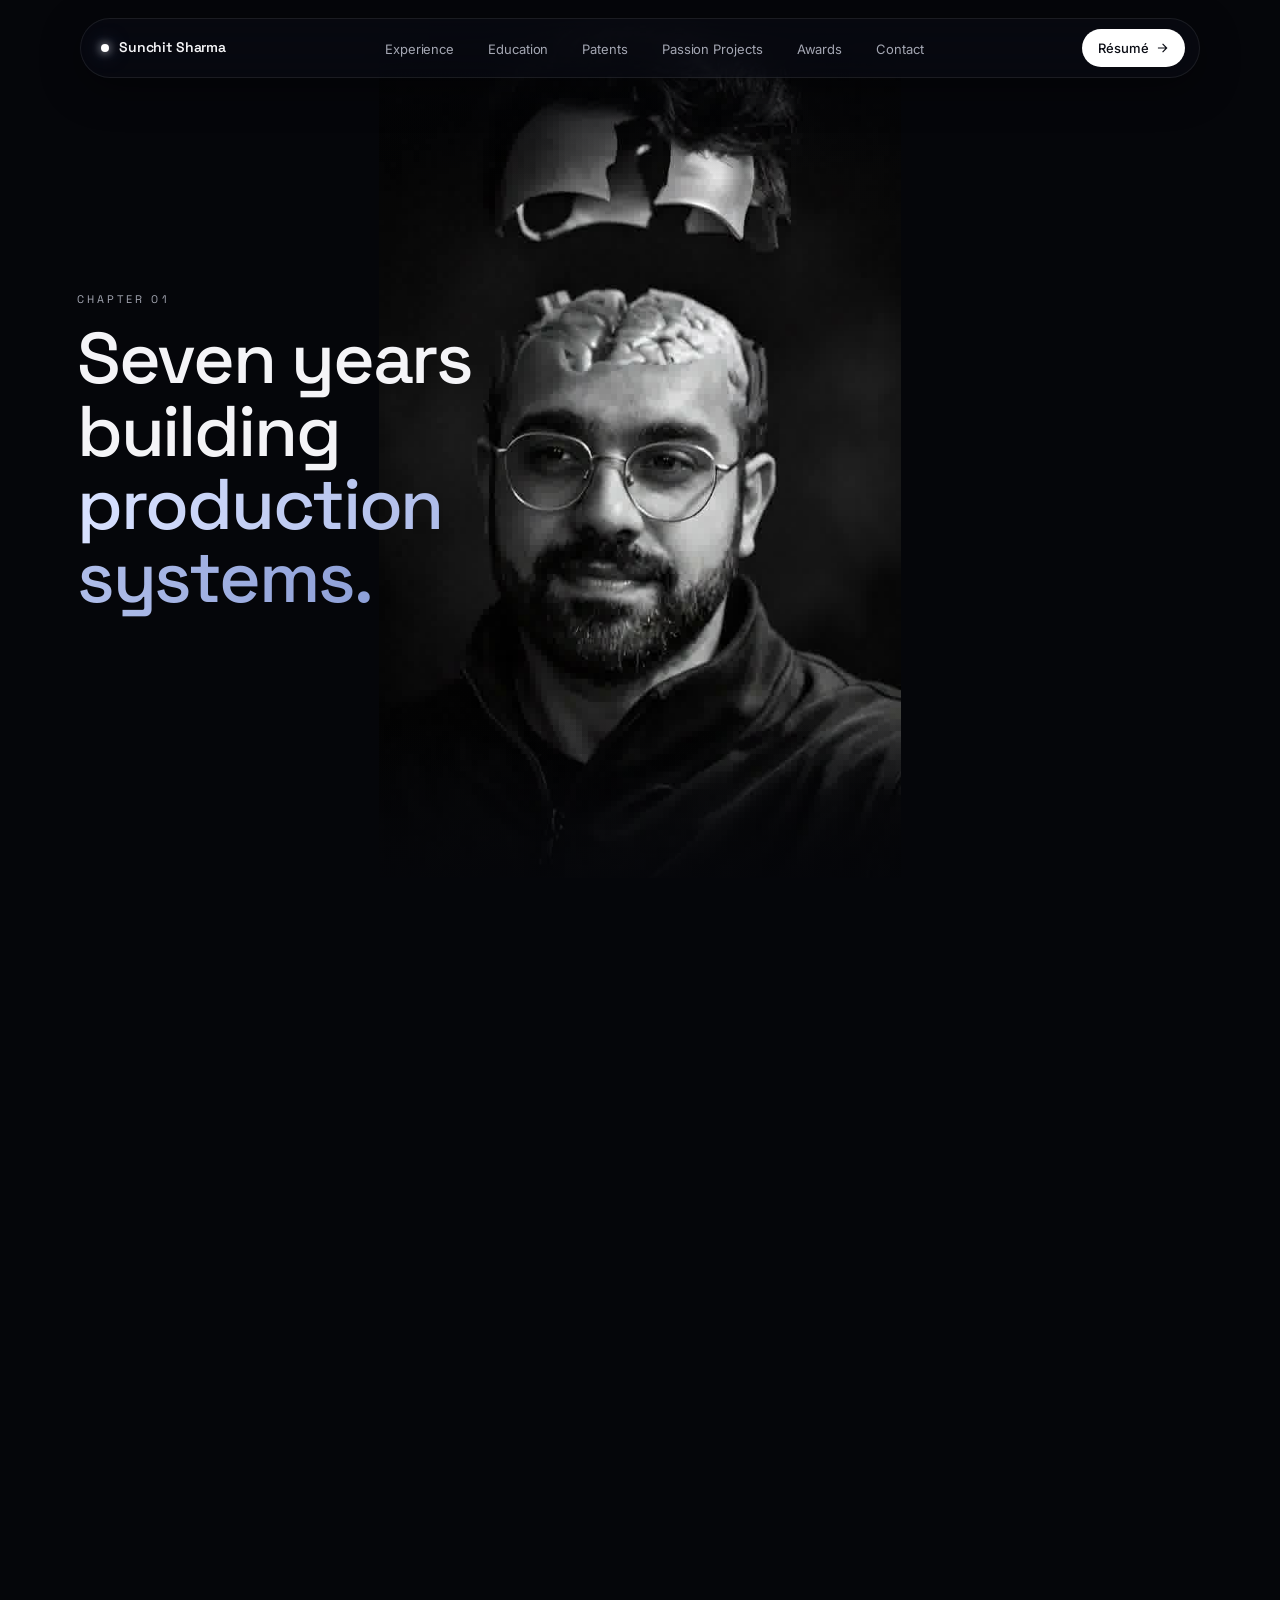
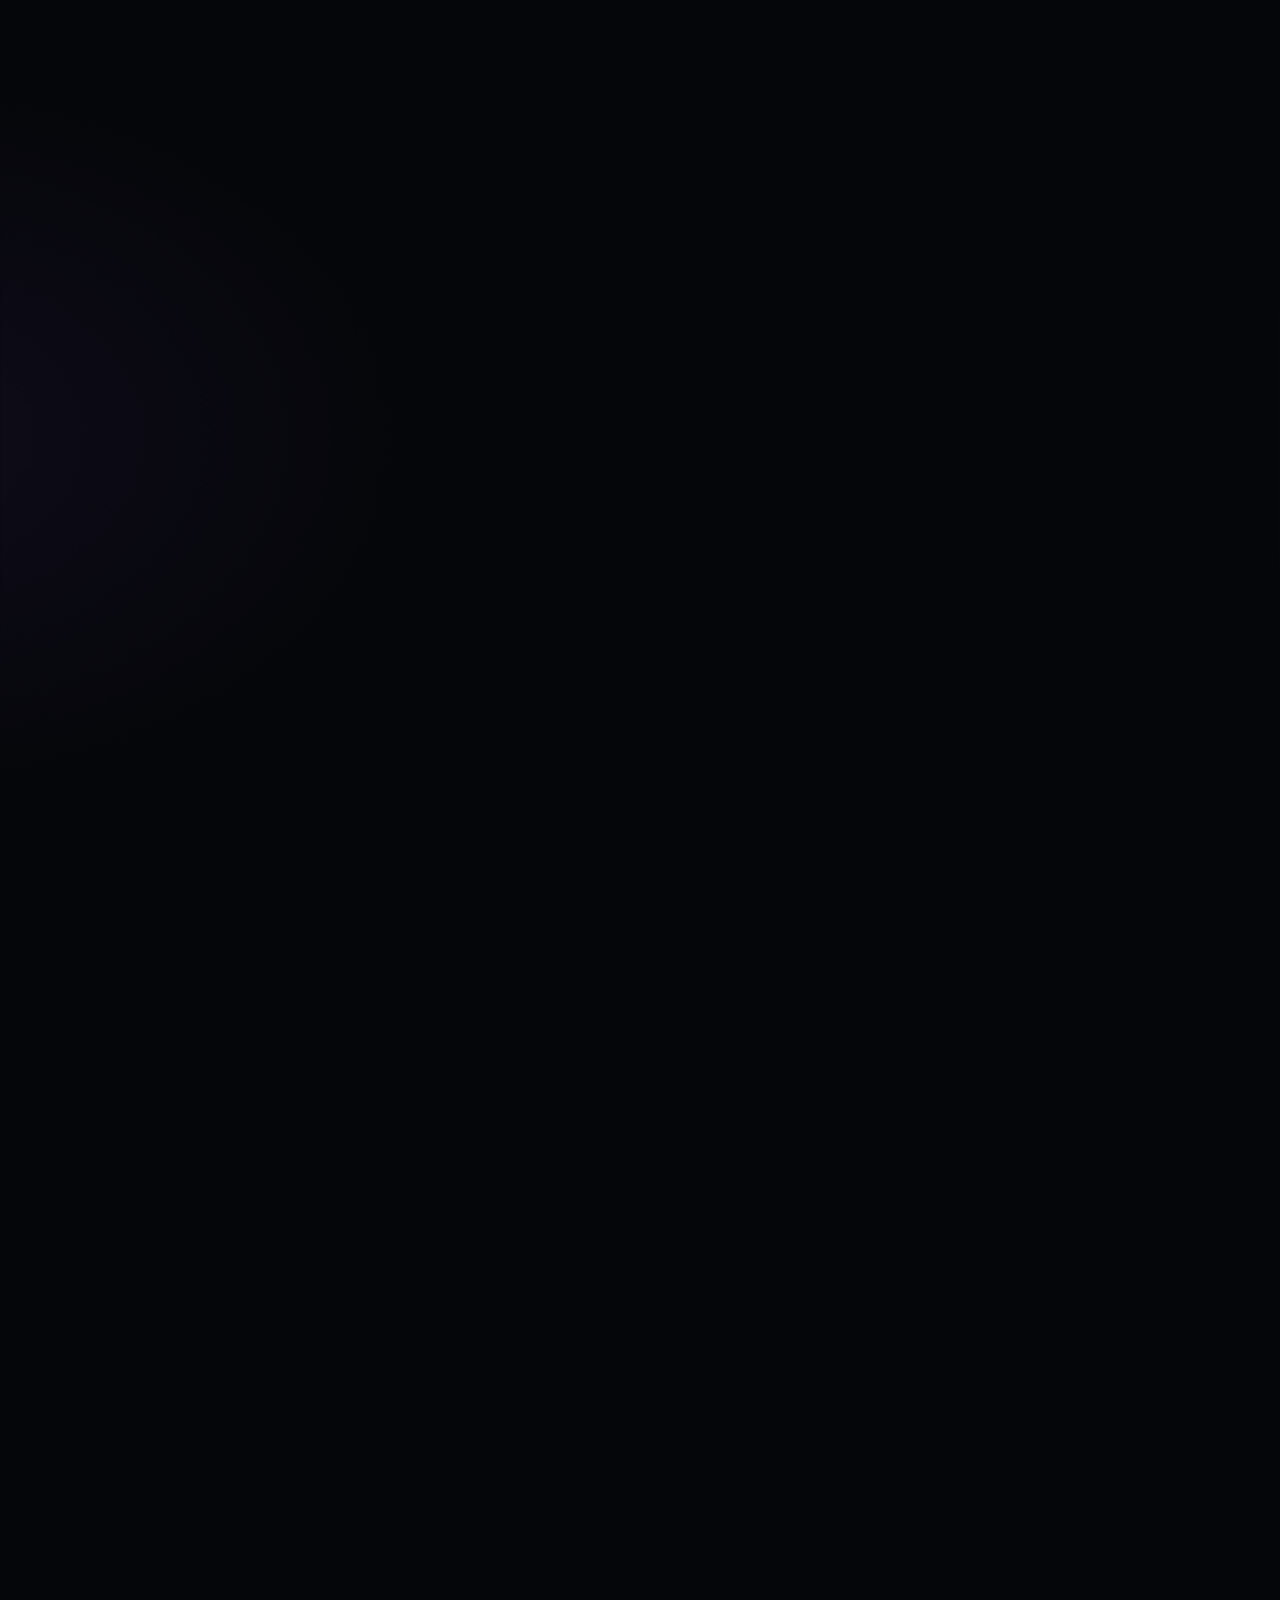
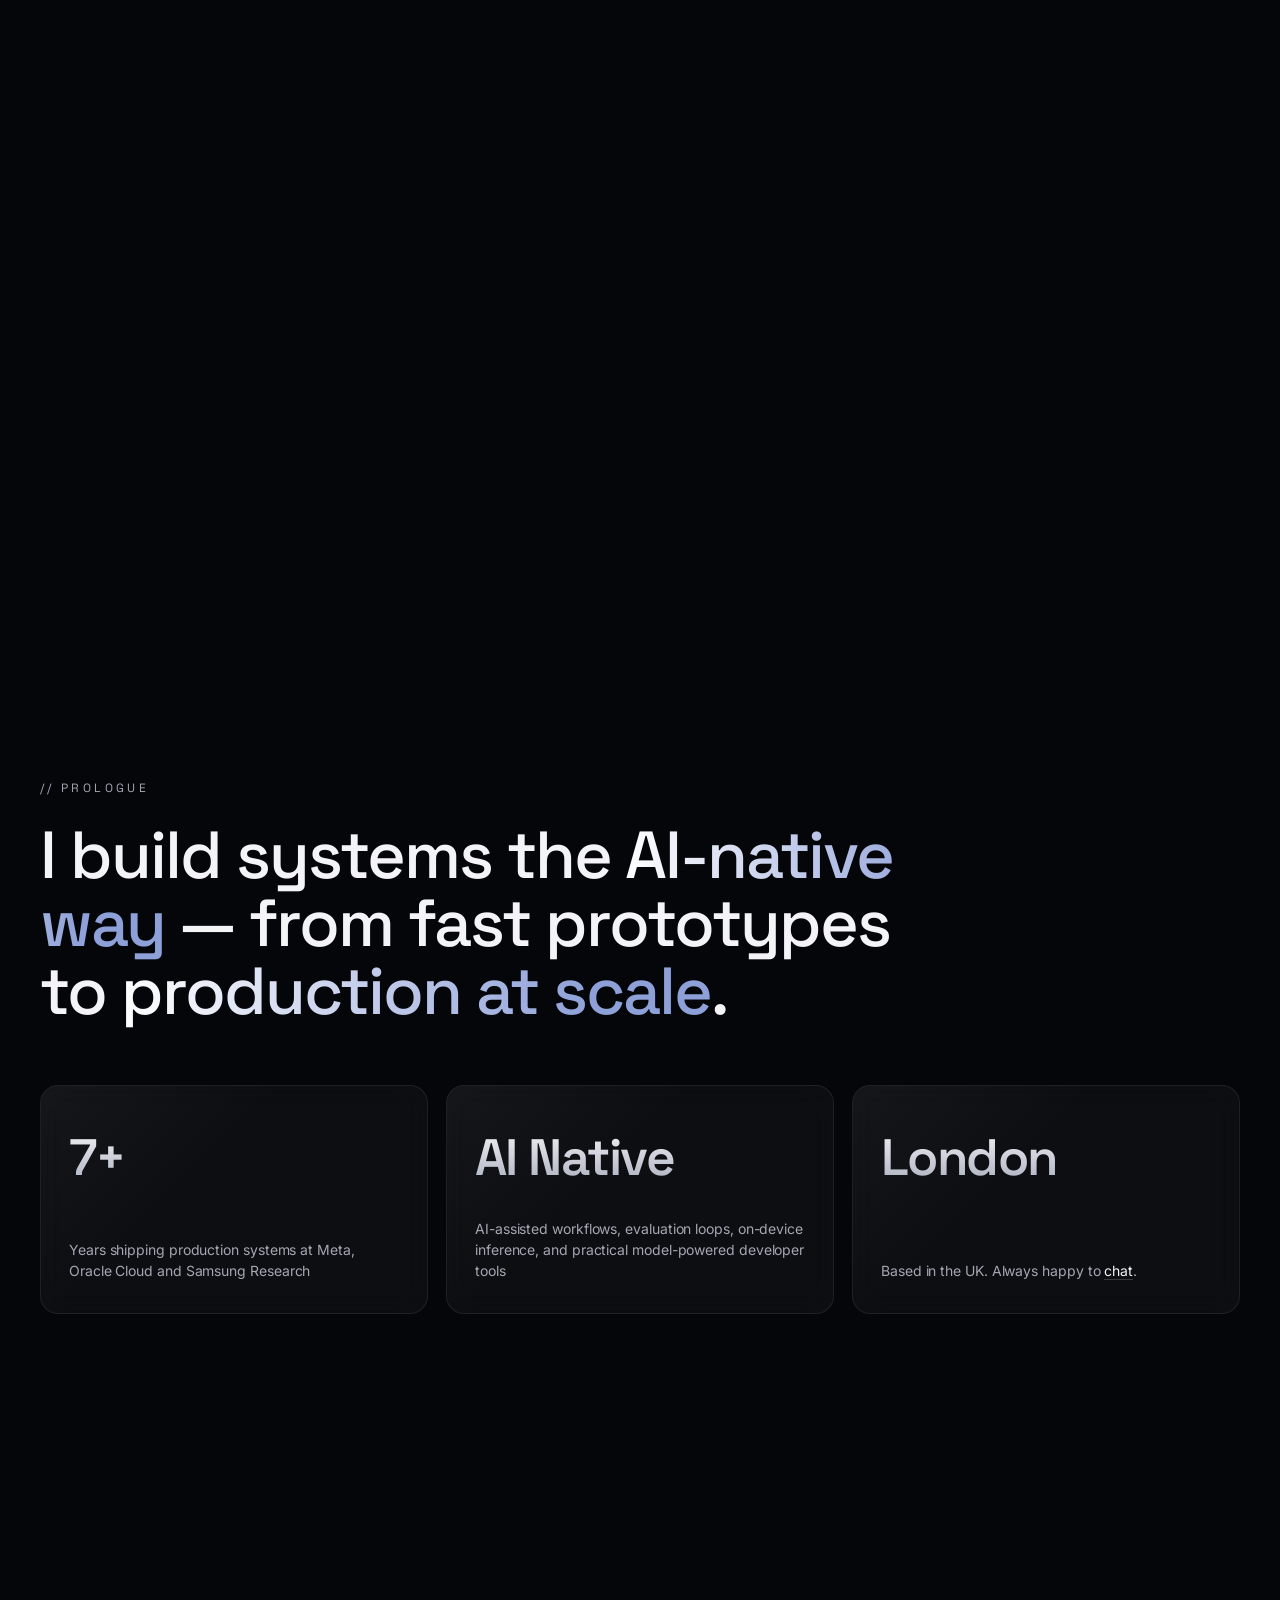
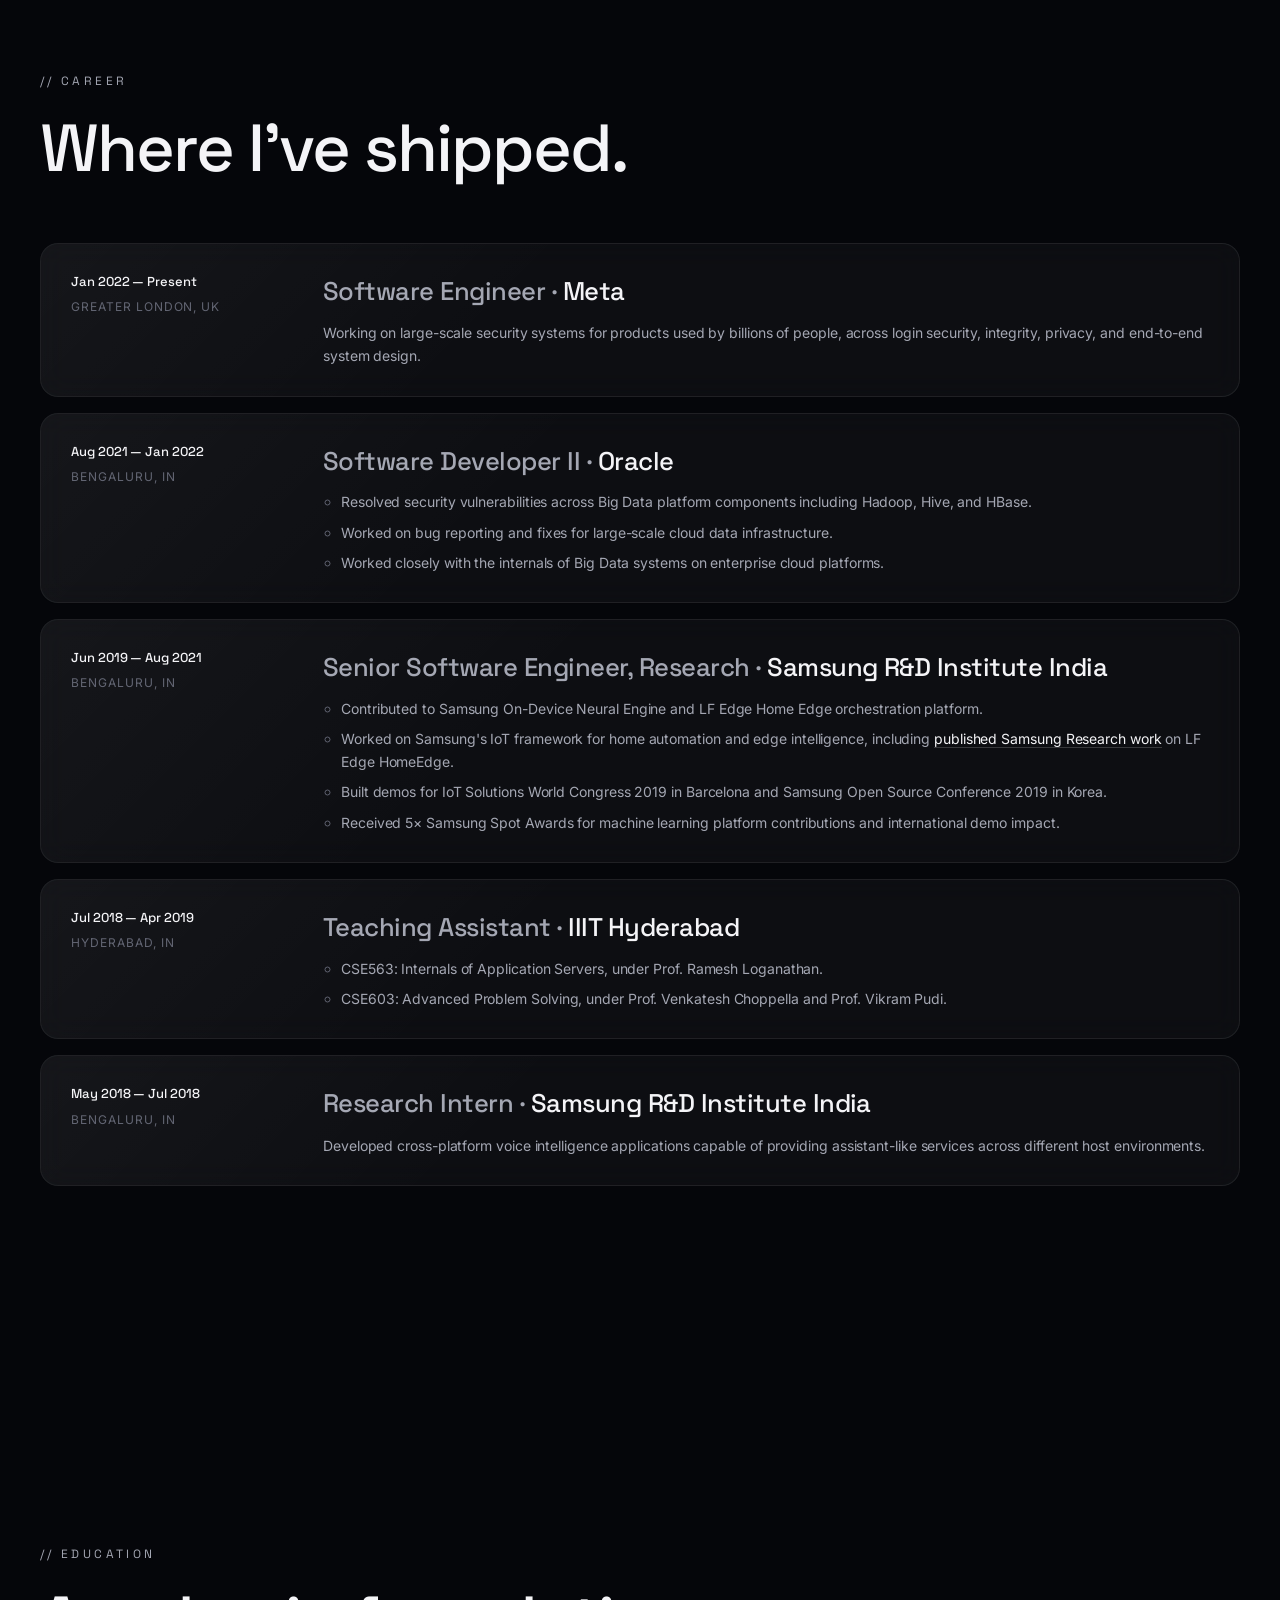
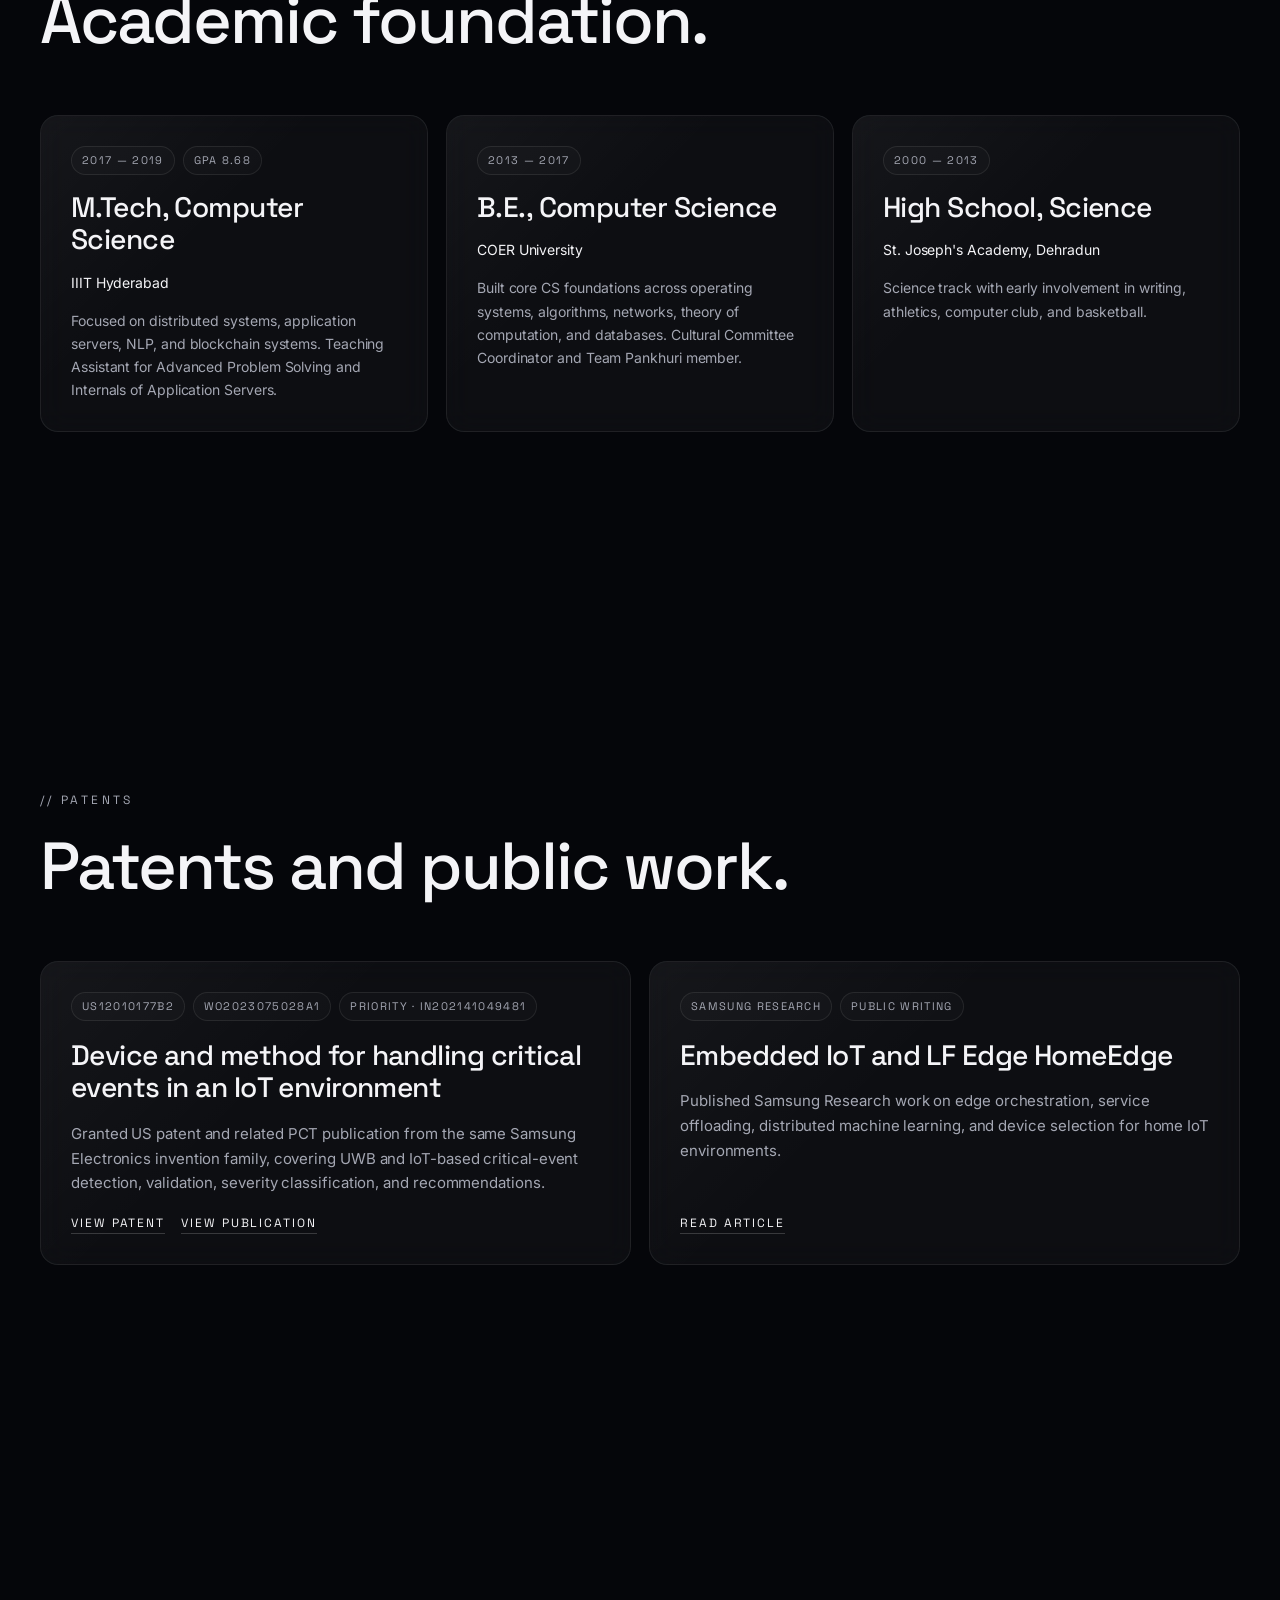
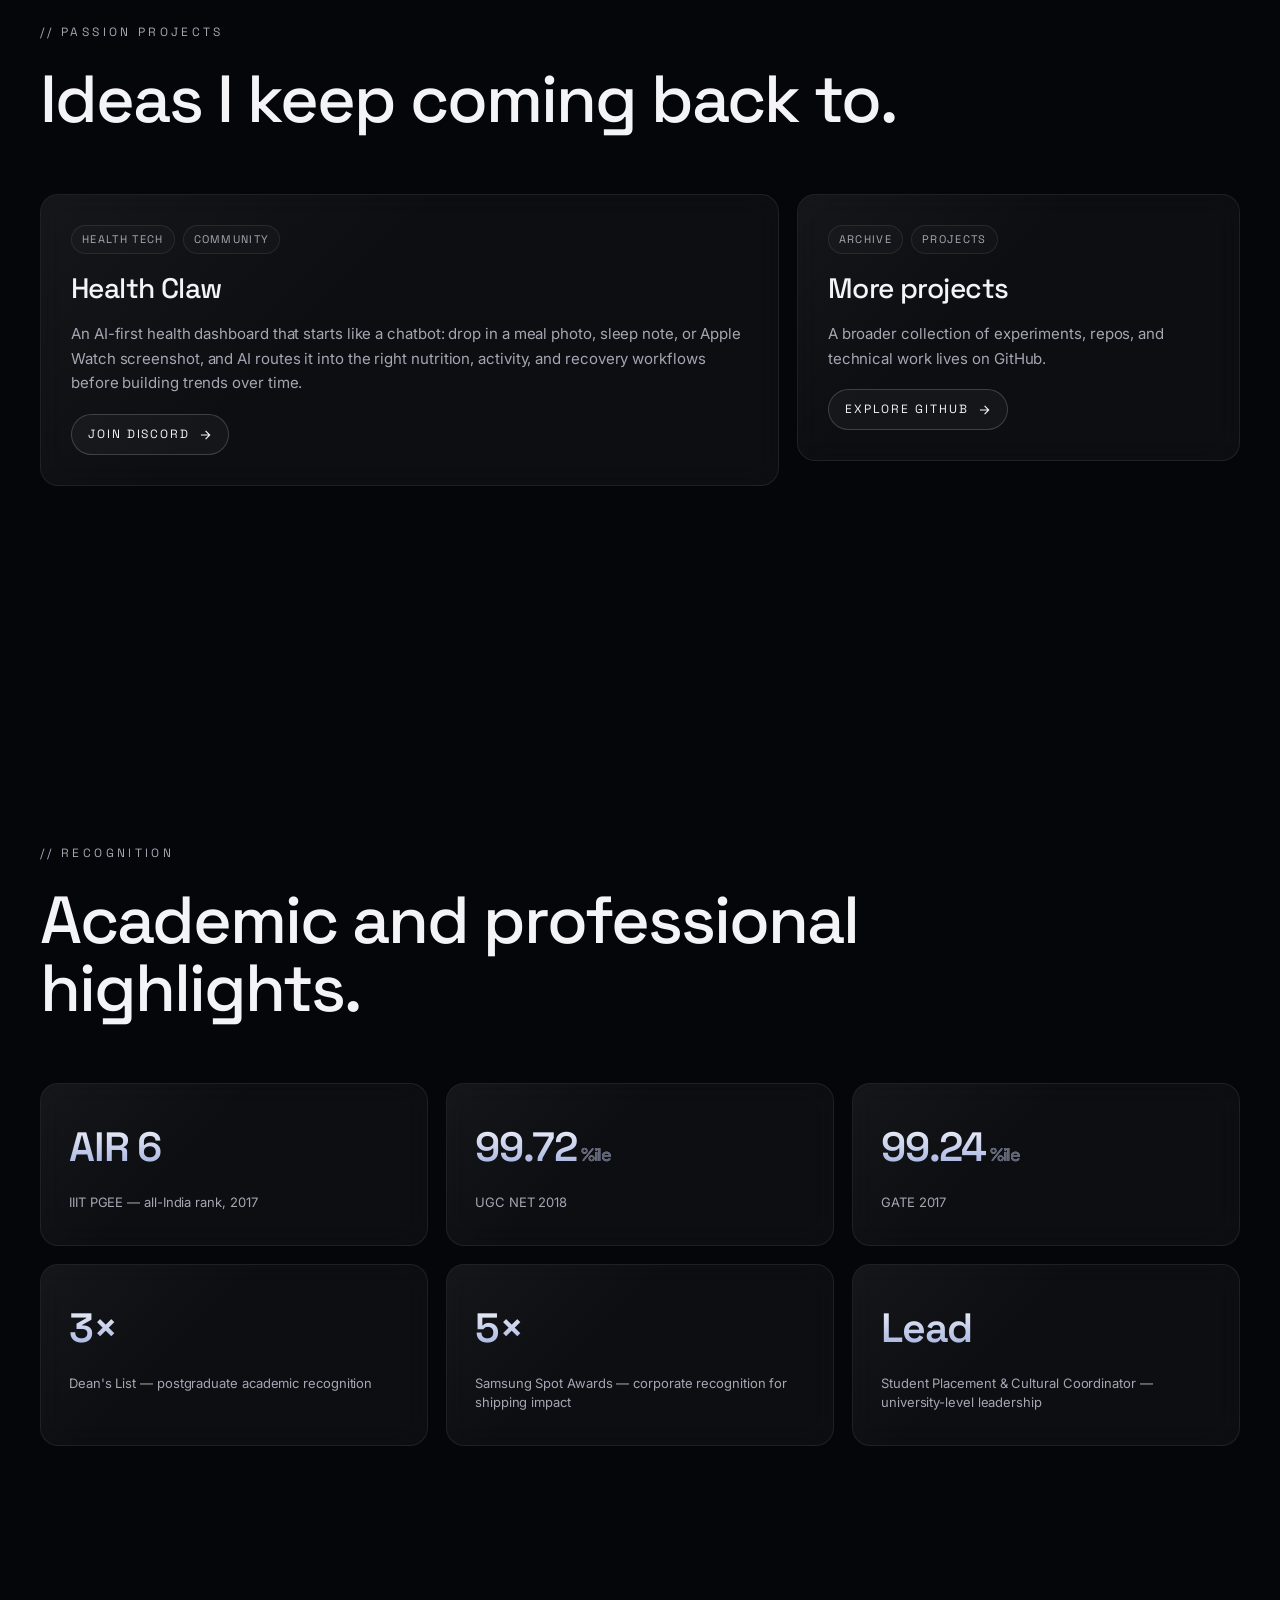
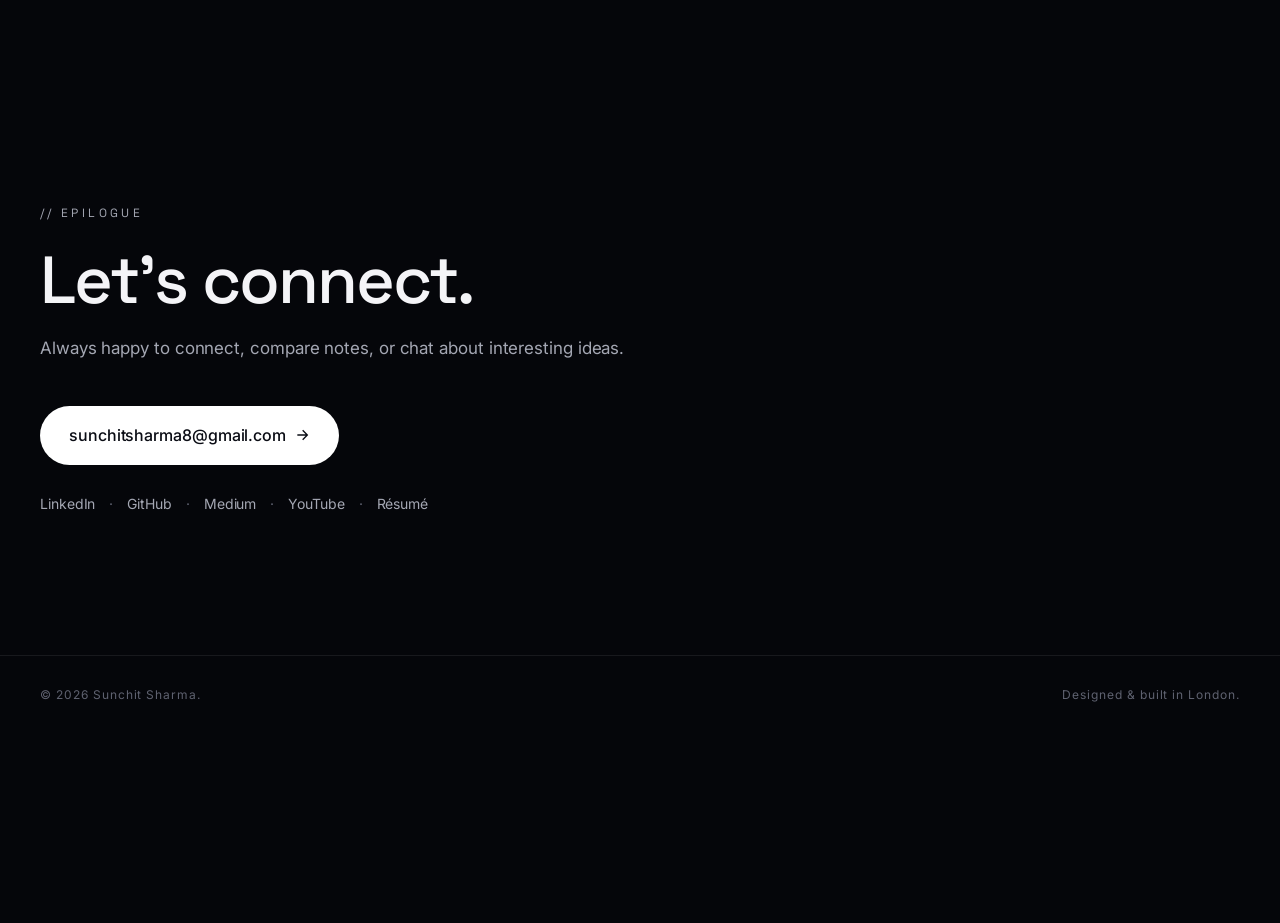
==== commit 789966b2: "Use tree-only crop for IIIT Hyderabad logo chip Co-Authored-By: Claude Sonnet 4.6 <noreply@anthropic" ====
--- a/index.html
+++ b/index.html
@@ -42,6 +42,7 @@
     </a>
     <ul class="nav-links">
       <li><a href="#experience">Experience</a></li>
+      <li><a href="#education">Education</a></li>
       <li><a href="#patents">Patents</a></li>
       <li><a href="#passion">Passion Projects</a></li>
       <li><a href="#awards">Awards</a></li>
@@ -87,7 +88,7 @@
             </span>
             <span class="logo-sep" aria-hidden="true">×</span>
             <span class="logo-chip logo-chip--light">
-              <img src="assets/img/logos/iiit-hyderabad.jpg" alt="IIIT Hyderabad" class="logo-img logo-iiit"/>
+              <img src="assets/img/logos/iiit-tree.jpg" alt="IIIT Hyderabad" class="logo-img logo-iiit"/>
               <b>IIIT&nbsp;Hyderabad</b>
             </span>
           </div>
@@ -209,6 +210,44 @@
     </div>
   </section>
 
+  <!-- EDUCATION -->
+  <section class="section education" id="education">
+    <div class="container">
+      <p class="eyebrow">// Education</p>
+      <h2 class="display">Academic foundation.</h2>
+
+      <div class="education-grid">
+        <article class="education-card glass">
+          <div class="education-meta">
+            <span>2017 — 2019</span>
+            <span>GPA 8.68</span>
+          </div>
+          <h3>M.Tech, Computer Science</h3>
+          <p class="education-school">IIIT Hyderabad</p>
+          <p>Focused on distributed systems, application servers, NLP, and blockchain systems. Teaching Assistant for Advanced Problem Solving and Internals of Application Servers.</p>
+        </article>
+
+        <article class="education-card glass">
+          <div class="education-meta">
+            <span>2013 — 2017</span>
+          </div>
+          <h3>B.E., Computer Science</h3>
+          <p class="education-school">COER University</p>
+          <p>Built core CS foundations across operating systems, algorithms, networks, theory of computation, and databases. Cultural Committee Coordinator and Team Pankhuri member.</p>
+        </article>
+
+        <article class="education-card glass">
+          <div class="education-meta">
+            <span>2000 — 2013</span>
+          </div>
+          <h3>High School, Science</h3>
+          <p class="education-school">St. Joseph's Academy, Dehradun</p>
+          <p>Science track with early involvement in writing, athletics, computer club, and basketball.</p>
+        </article>
+      </div>
+    </div>
+  </section>
+
   <!-- PATENTS -->
   <section class="section patents" id="patents">
     <div class="container">
@@ -283,7 +322,7 @@
   <section class="section awards" id="awards">
     <div class="container">
       <p class="eyebrow">// Recognition</p>
-      <h2 class="display">Recognition.</h2>
+      <h2 class="display">Academic and professional highlights.</h2>
 
       <div class="awards-grid">
         <div class="award glass">
--- a/assets/css/style.css
+++ b/assets/css/style.css
@@ -611,6 +611,56 @@
   .timeline-item { grid-template-columns: 1fr; gap: 14px; }
 }
 
+/* -------- Education -------- */
+.education-grid {
+  display: grid;
+  grid-template-columns: repeat(3, minmax(0, 1fr));
+  gap: 18px;
+}
+.education-card {
+  padding: 30px;
+  display: flex;
+  flex-direction: column;
+  gap: 16px;
+}
+.education-meta {
+  display: flex;
+  flex-wrap: wrap;
+  gap: 8px;
+}
+.education-meta span {
+  font-family: var(--font-display);
+  font-size: 11px;
+  letter-spacing: 0.12em;
+  text-transform: uppercase;
+  padding: 5px 10px;
+  border: 1px solid var(--line);
+  border-radius: 999px;
+  color: var(--ink-dim);
+  background: rgba(255,255,255,0.02);
+}
+.education-card h3 {
+  font-family: var(--font-display);
+  font-size: clamp(22px, 2.2vw, 30px);
+  font-weight: 500;
+  letter-spacing: -0.02em;
+  line-height: 1.15;
+  color: var(--ink);
+}
+.education-school {
+  color: var(--ink);
+  font-size: 14px;
+  line-height: 1.5;
+}
+.education-card p:not(.education-school) {
+  color: var(--ink-dim);
+  font-size: 14px;
+  line-height: 1.65;
+}
+@media (max-width: 1000px) {
+  .education-grid { grid-template-columns: 1fr; }
+}
+
 /* -------- Patents -------- */
 .patents-grid {
   display: grid;
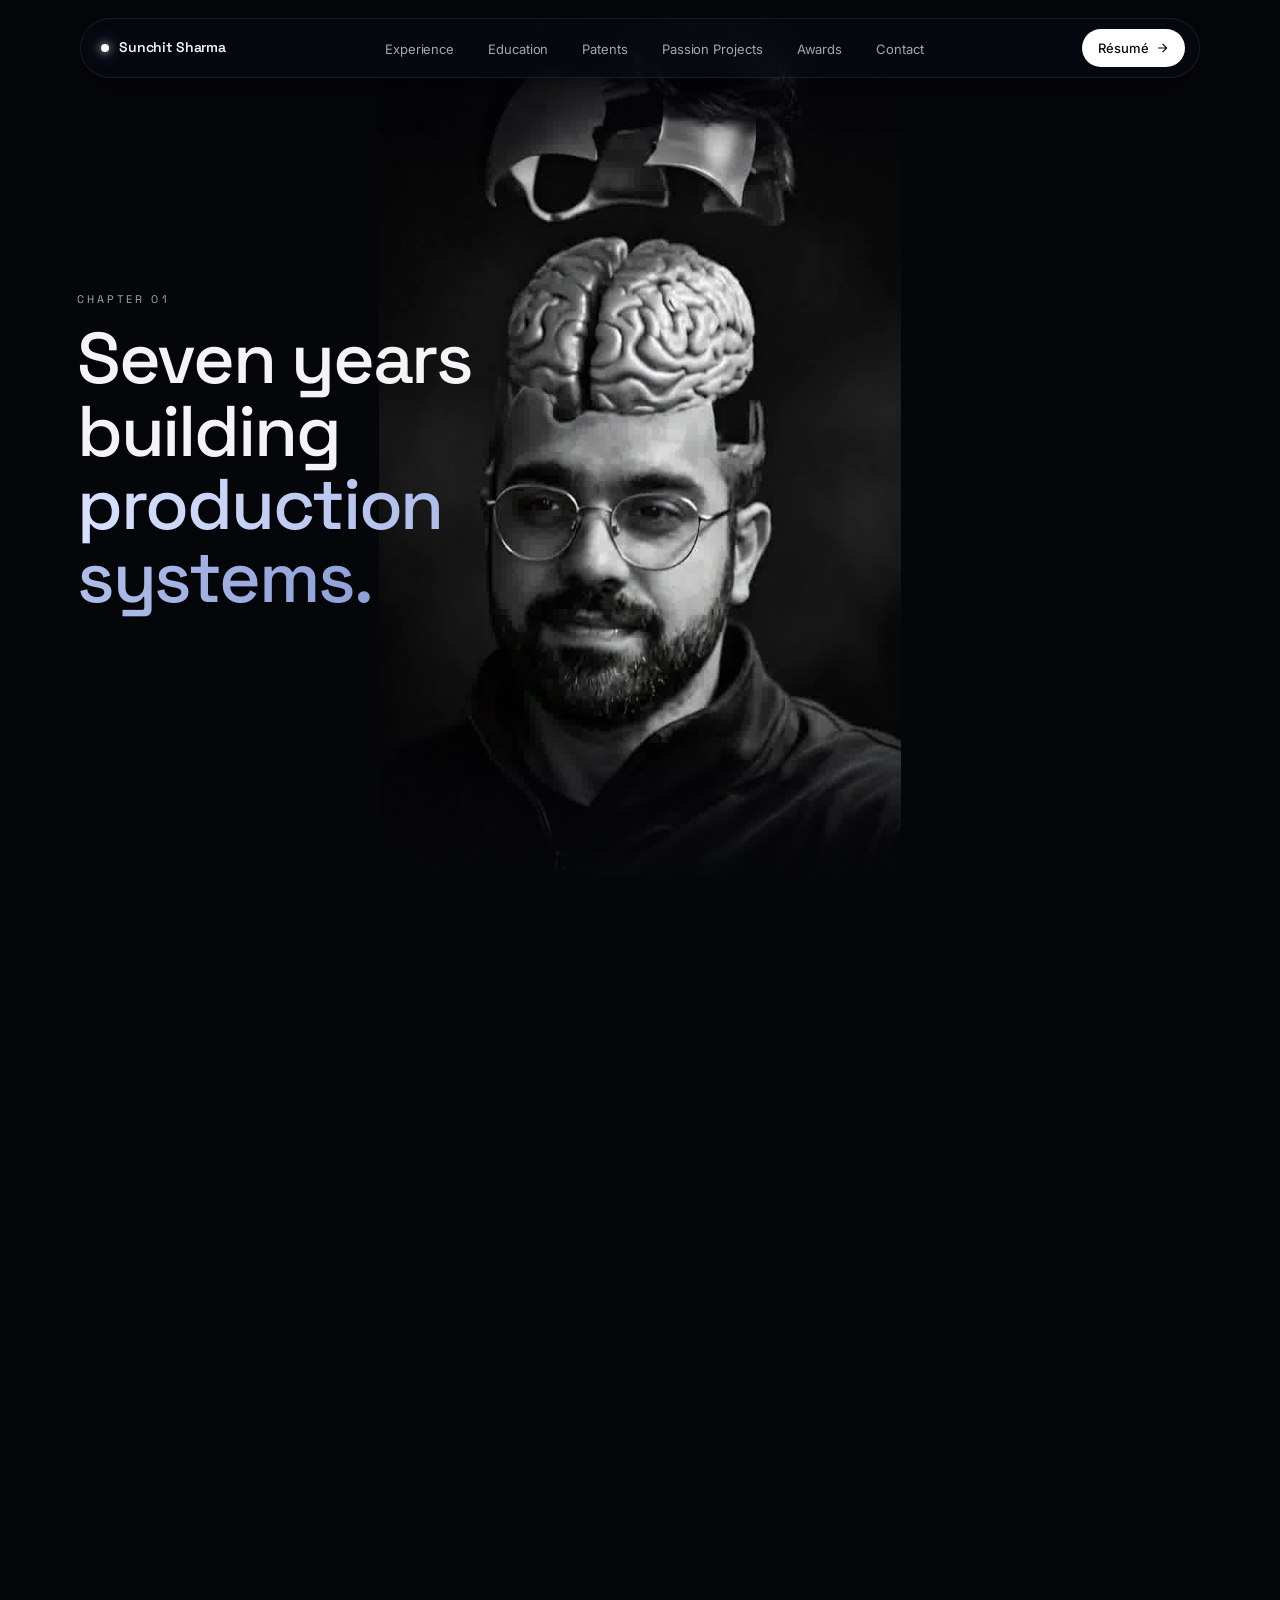
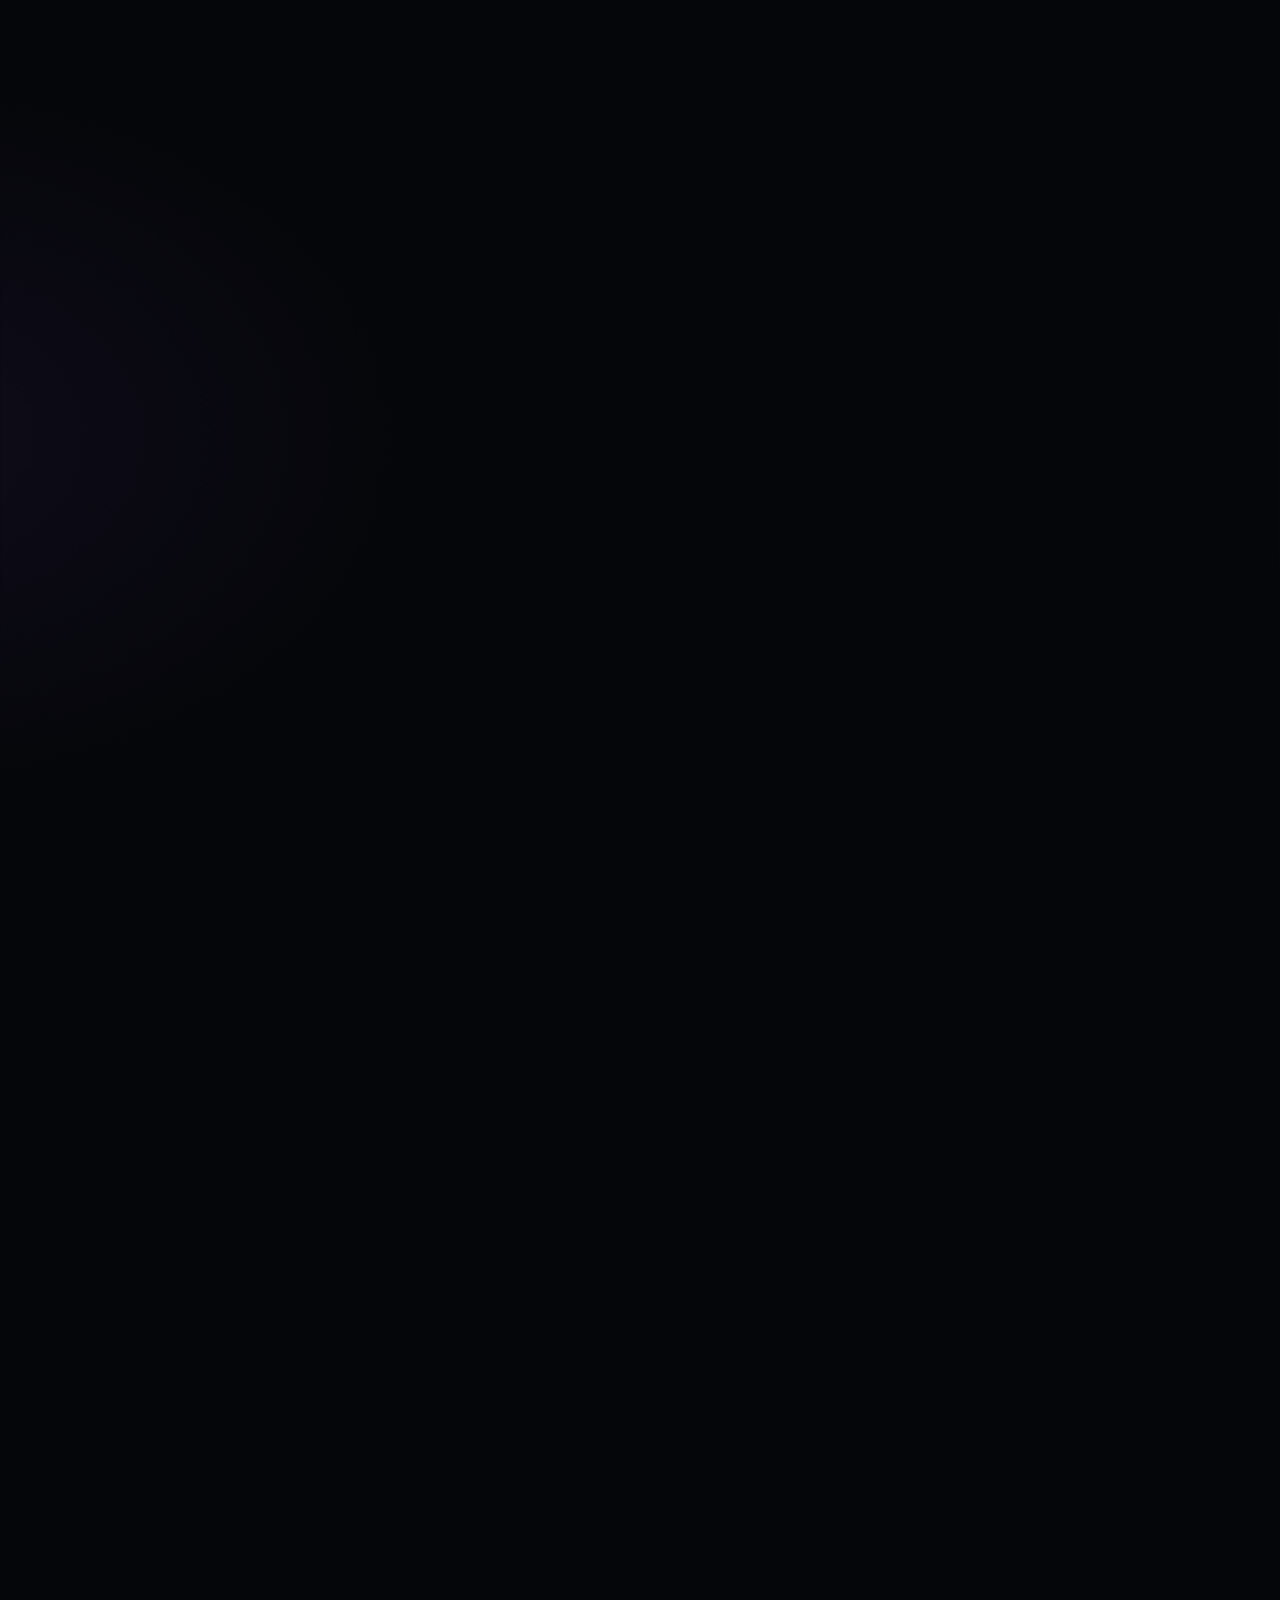
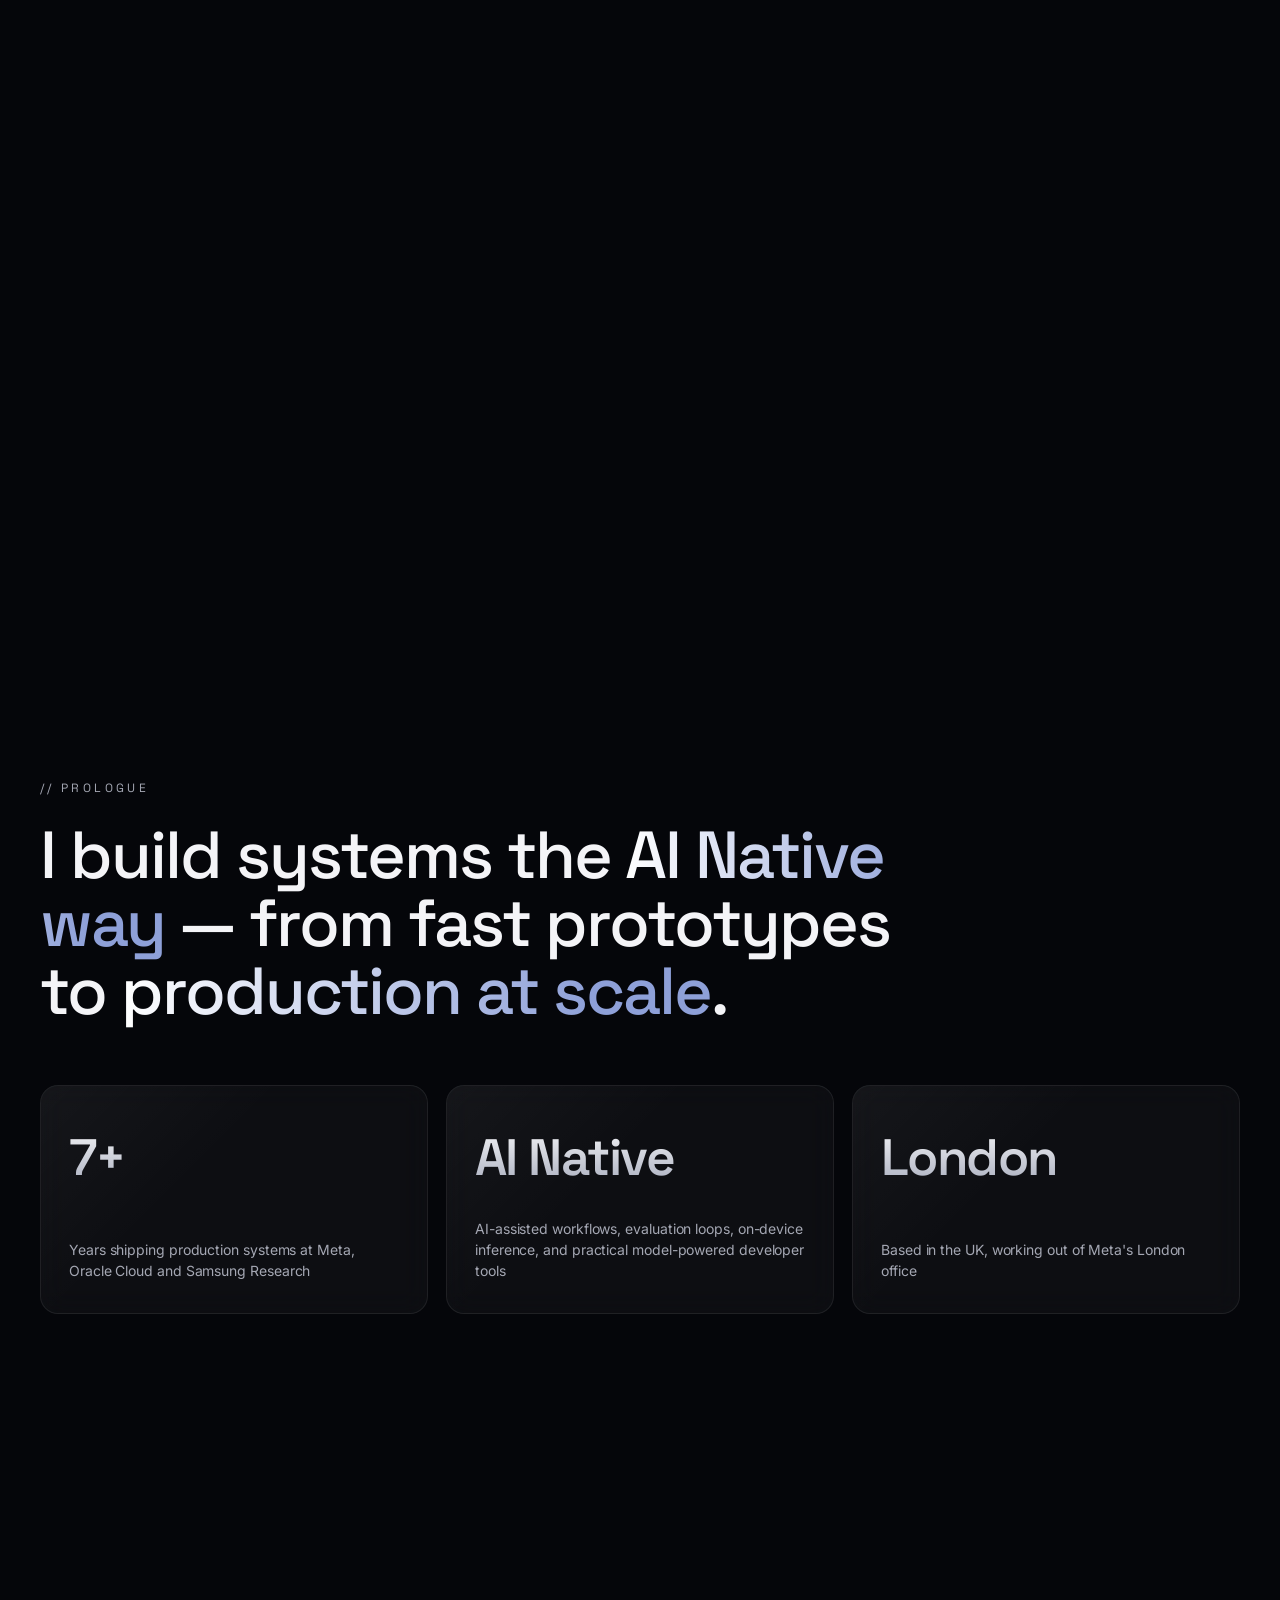
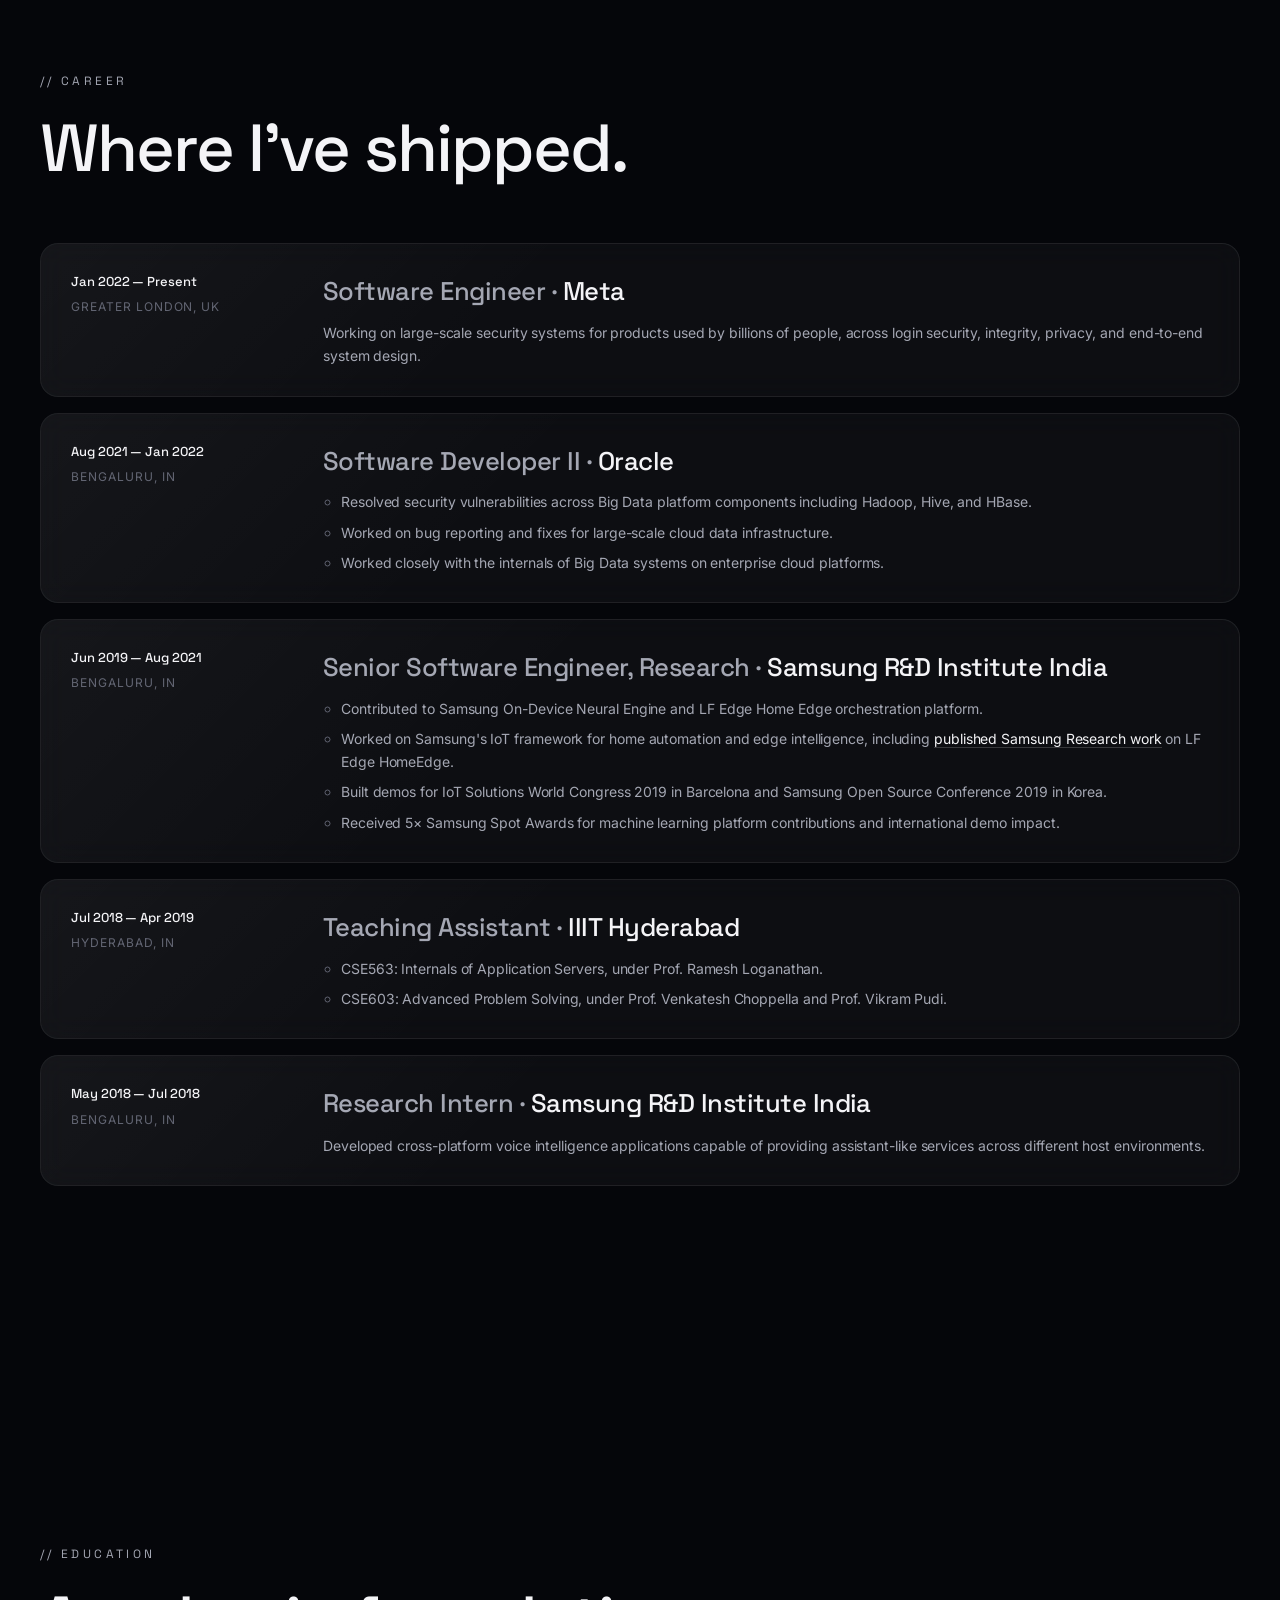
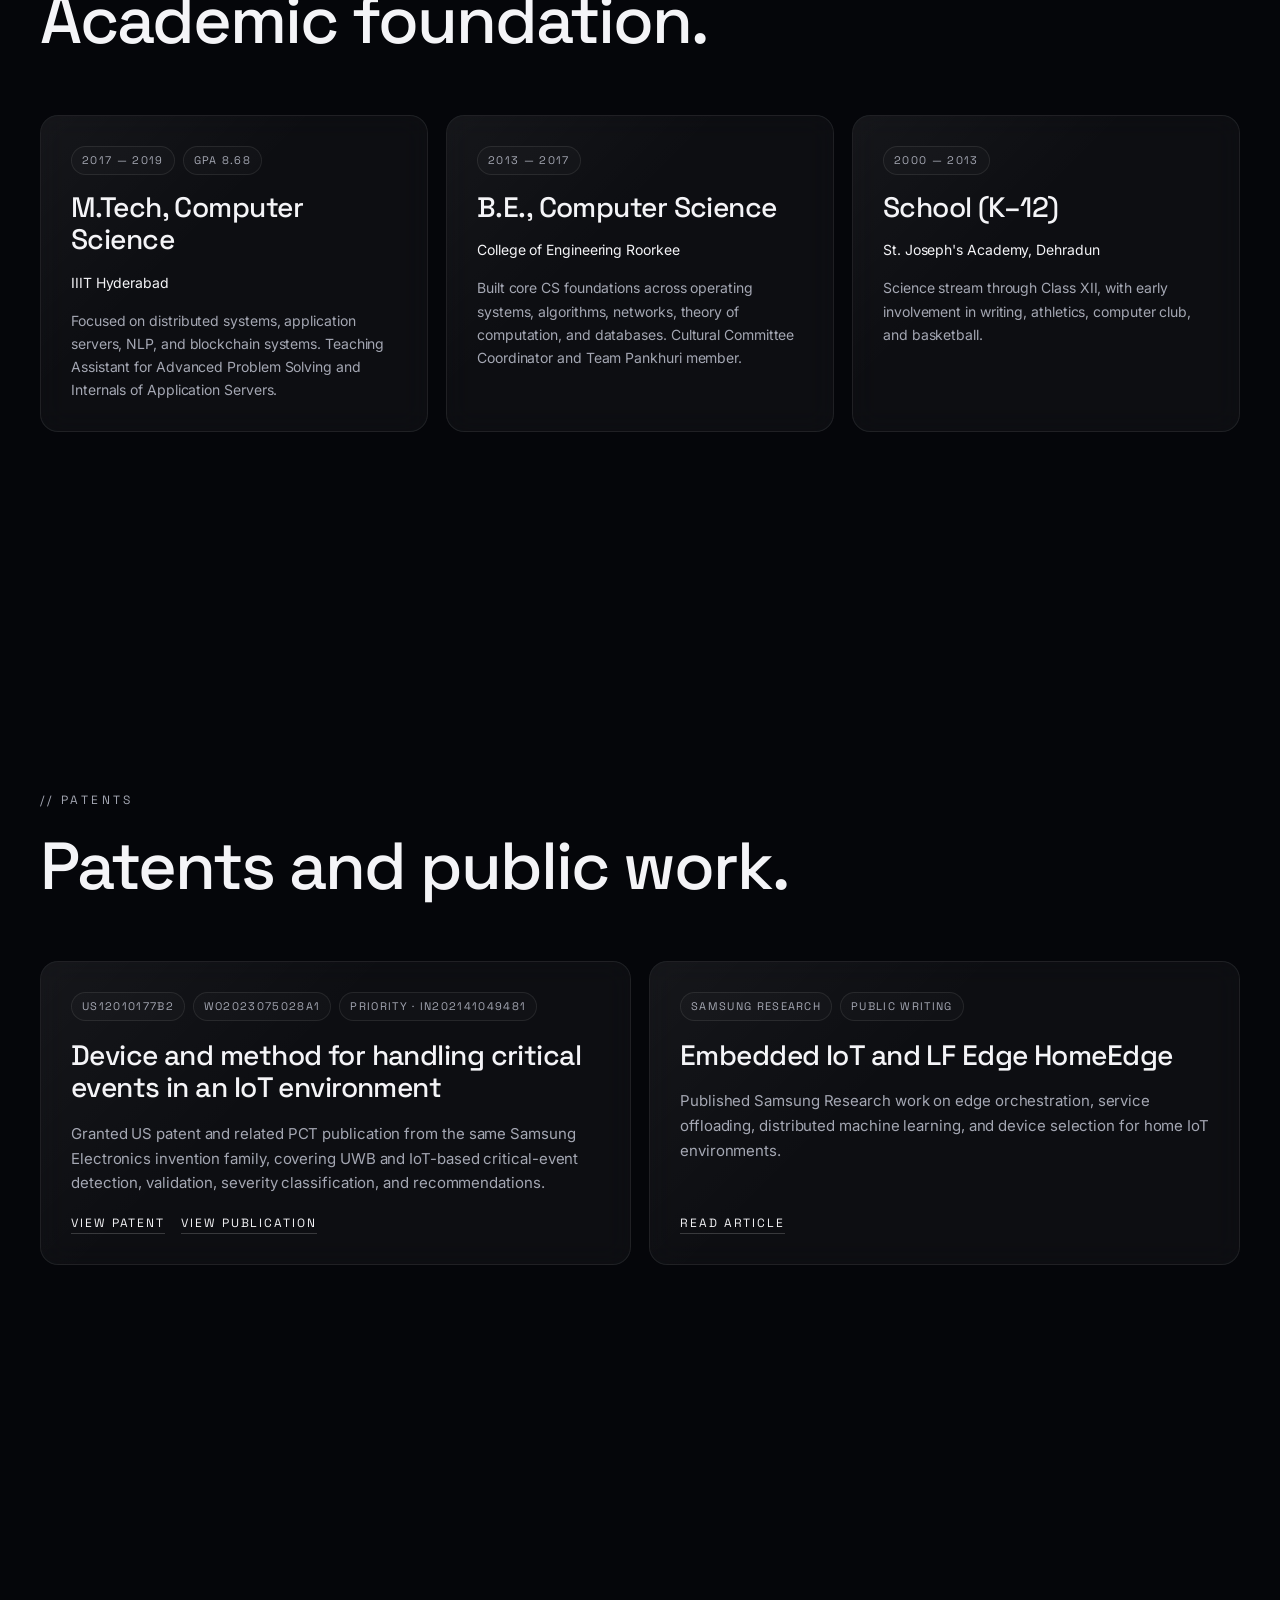
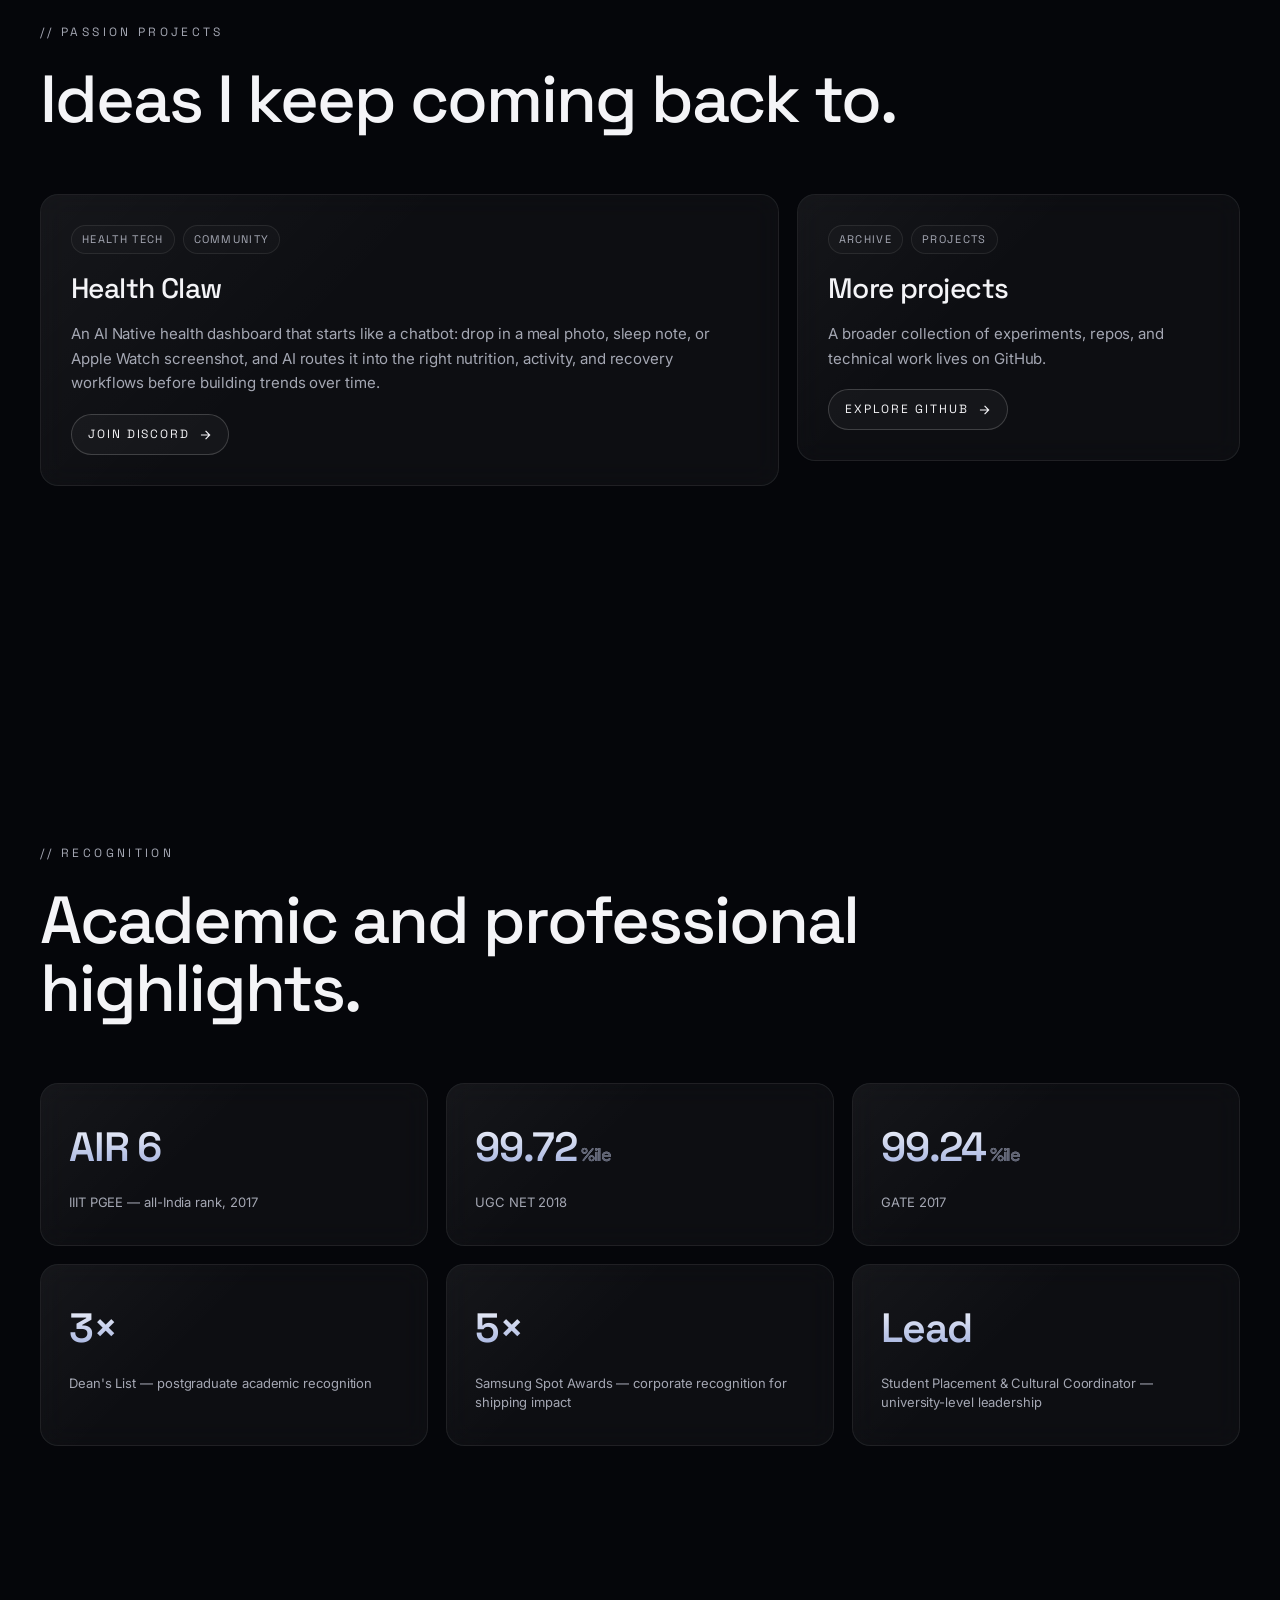
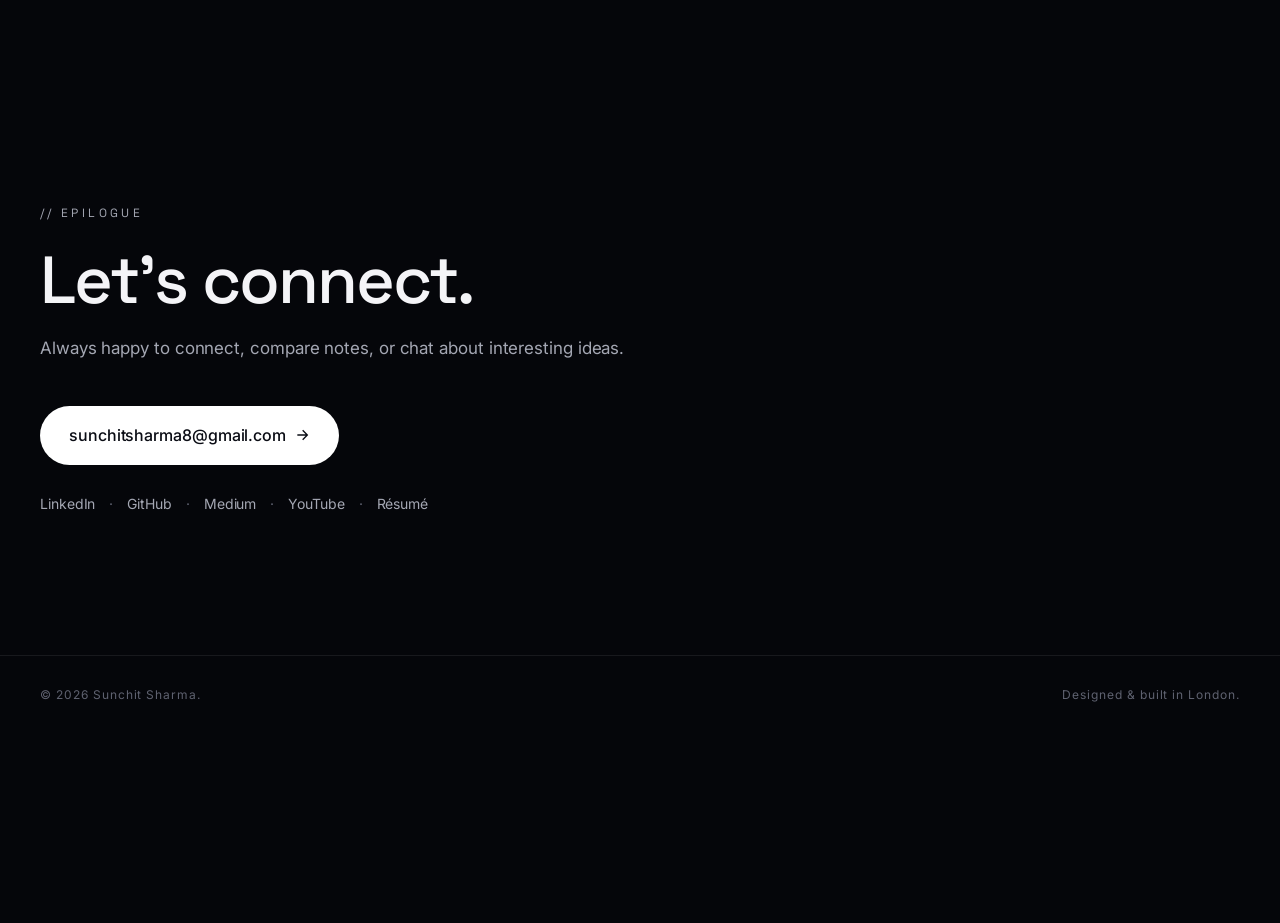
==== commit 068d8838: "Copy polish: unify "AI Native", focus meta description on Meta, pure-stat London card, K–12 schoolin" ====
--- a/index.html
+++ b/index.html
@@ -3,8 +3,8 @@
 <head>
   <meta charset="utf-8" />
   <meta name="viewport" content="width=device-width, initial-scale=1, viewport-fit=cover" />
-  <title>Sunchit Sharma — AI-Native Software Engineer</title>
-  <meta name="description" content="Sunchit Sharma — software engineer at Meta in London. Ex-Oracle Cloud, ex-Samsung Research. Security systems, AI-native engineering, IoT, and edge intelligence." />
+  <title>Sunchit Sharma — AI Native Software Engineer</title>
+  <meta name="description" content="Sunchit Sharma — AI Native software engineer at Meta in London, building large-scale security systems for products used by billions. Ex-Oracle Cloud, ex-Samsung Research." />
   <meta name="theme-color" content="#05060a" />
 
   <link rel="icon" href="assets/img/favicon.png" />
@@ -79,7 +79,7 @@
 
         <div class="hero-title hero-phase" data-phase="final">
           <p class="hero-name">SUNCHIT SHARMA</p>
-          <h1>AI-Native<br/>Software Engineer</h1>
+          <h1>AI Native<br/>Software Engineer</h1>
 
           <div class="hero-logos primary">
             <span class="logo-chip">
@@ -113,7 +113,7 @@
     <div class="container">
       <p class="eyebrow">// Prologue</p>
       <h2 class="display">
-        I build systems the <span class="accent">AI-native way</span> —
+        I build systems the <span class="accent">AI Native way</span> —
         from fast prototypes to <span class="accent">production at scale</span>.
       </h2>
       <div class="intro-grid">
@@ -127,7 +127,7 @@
         </div>
         <div class="glass">
           <div class="stat-num">London</div>
-          <div class="stat-label">Based in the UK. Always happy to <a href="https://calendly.com/sunchitsharma" target="_blank" rel="noopener">chat</a>.</div>
+          <div class="stat-label">Based in the UK, working out of Meta's London office</div>
         </div>
       </div>
     </div>
@@ -232,7 +232,7 @@
             <span>2013 — 2017</span>
           </div>
           <h3>B.E., Computer Science</h3>
-          <p class="education-school">COER University</p>
+          <p class="education-school">College of Engineering Roorkee</p>
           <p>Built core CS foundations across operating systems, algorithms, networks, theory of computation, and databases. Cultural Committee Coordinator and Team Pankhuri member.</p>
         </article>
 
@@ -240,9 +240,9 @@
           <div class="education-meta">
             <span>2000 — 2013</span>
           </div>
-          <h3>High School, Science</h3>
+          <h3>School (K–12)</h3>
           <p class="education-school">St. Joseph's Academy, Dehradun</p>
-          <p>Science track with early involvement in writing, athletics, computer club, and basketball.</p>
+          <p>Science stream through Class XII, with early involvement in writing, athletics, computer club, and basketball.</p>
         </article>
       </div>
     </div>
@@ -295,7 +295,7 @@
             <span>Community</span>
           </div>
           <h3>Health Claw</h3>
-          <p>An AI-first health dashboard that starts like a chatbot: drop in a meal photo, sleep note, or Apple Watch screenshot, and AI routes it into the right nutrition, activity, and recovery workflows before building trends over time.</p>
+          <p>An AI Native health dashboard that starts like a chatbot: drop in a meal photo, sleep note, or Apple Watch screenshot, and AI routes it into the right nutrition, activity, and recovery workflows before building trends over time.</p>
           <a class="passion-cta" href="https://discord.gg/SA7gG3dcwk" target="_blank" rel="noopener">
             <span>Join Discord</span>
             <svg viewBox="0 0 24 24" width="14" height="14" fill="none" stroke="currentColor" stroke-width="2"><path d="M5 12h14M13 5l7 7-7 7"/></svg>
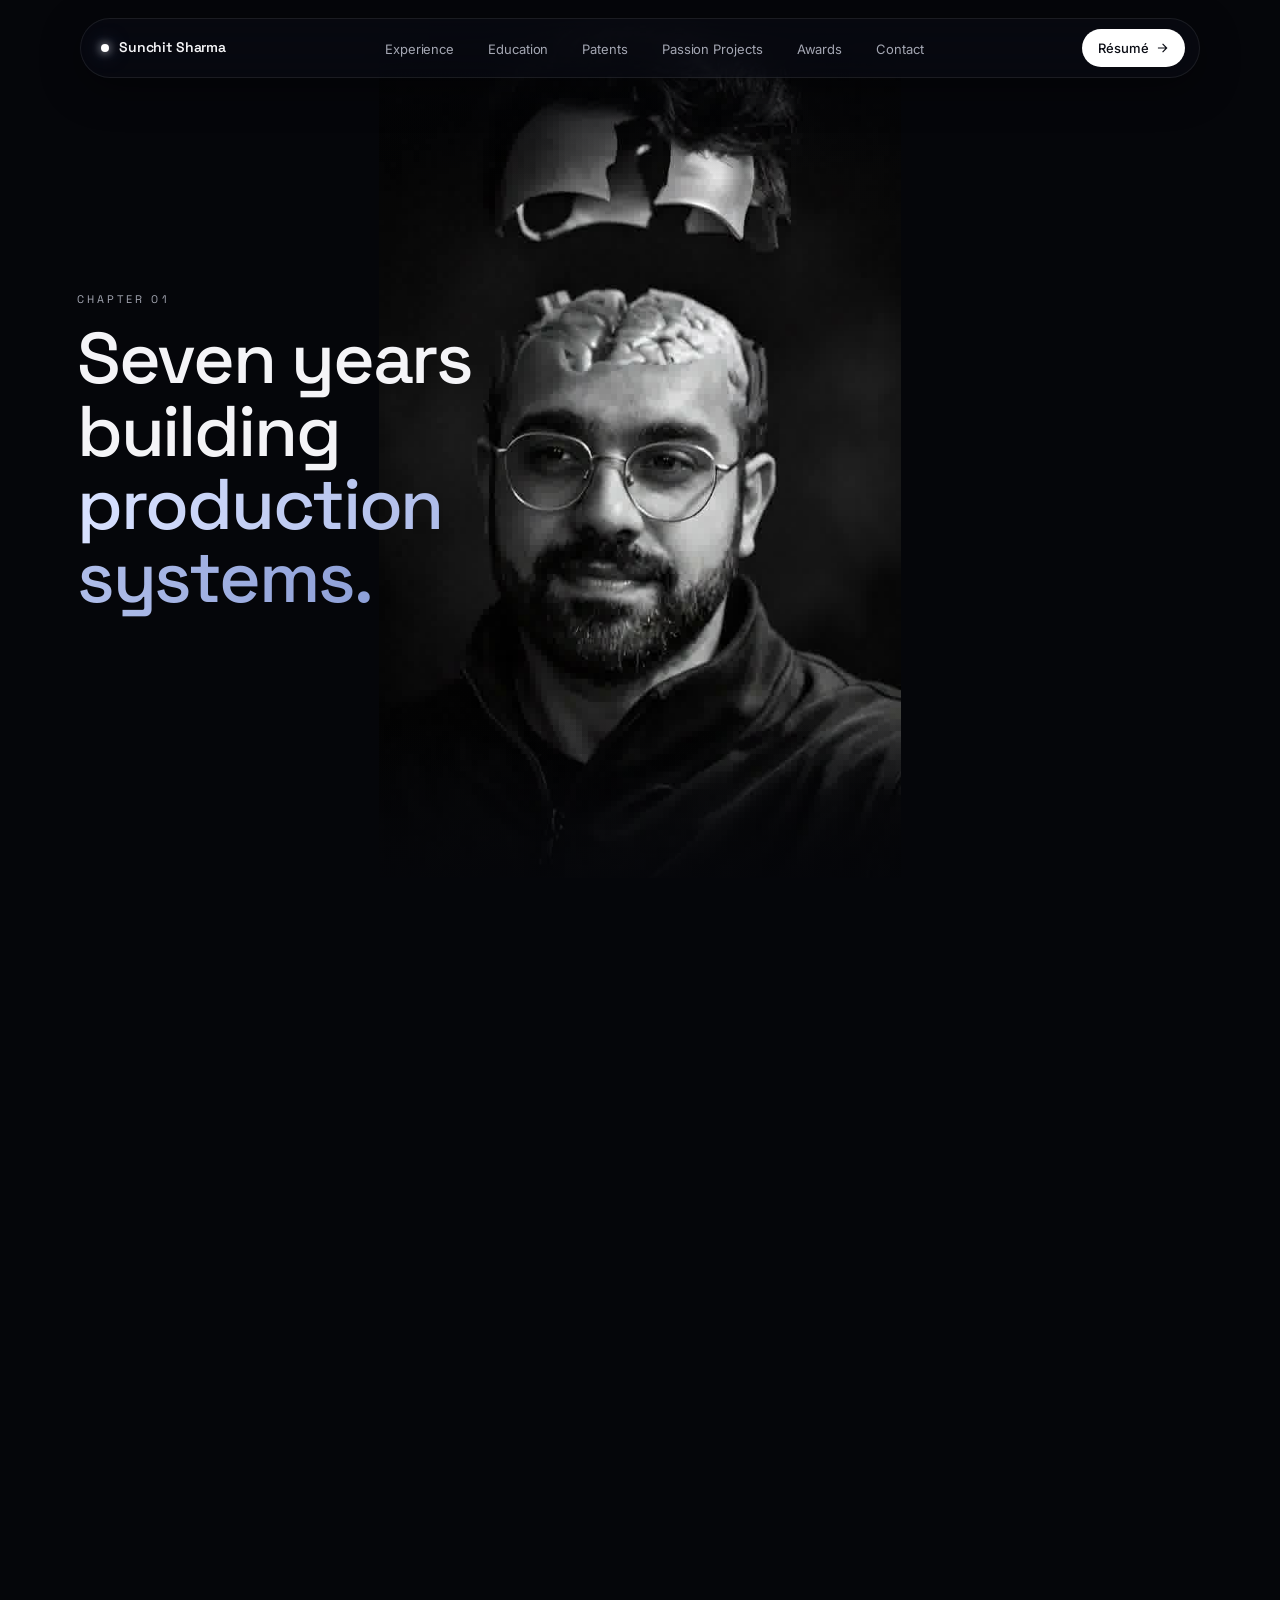
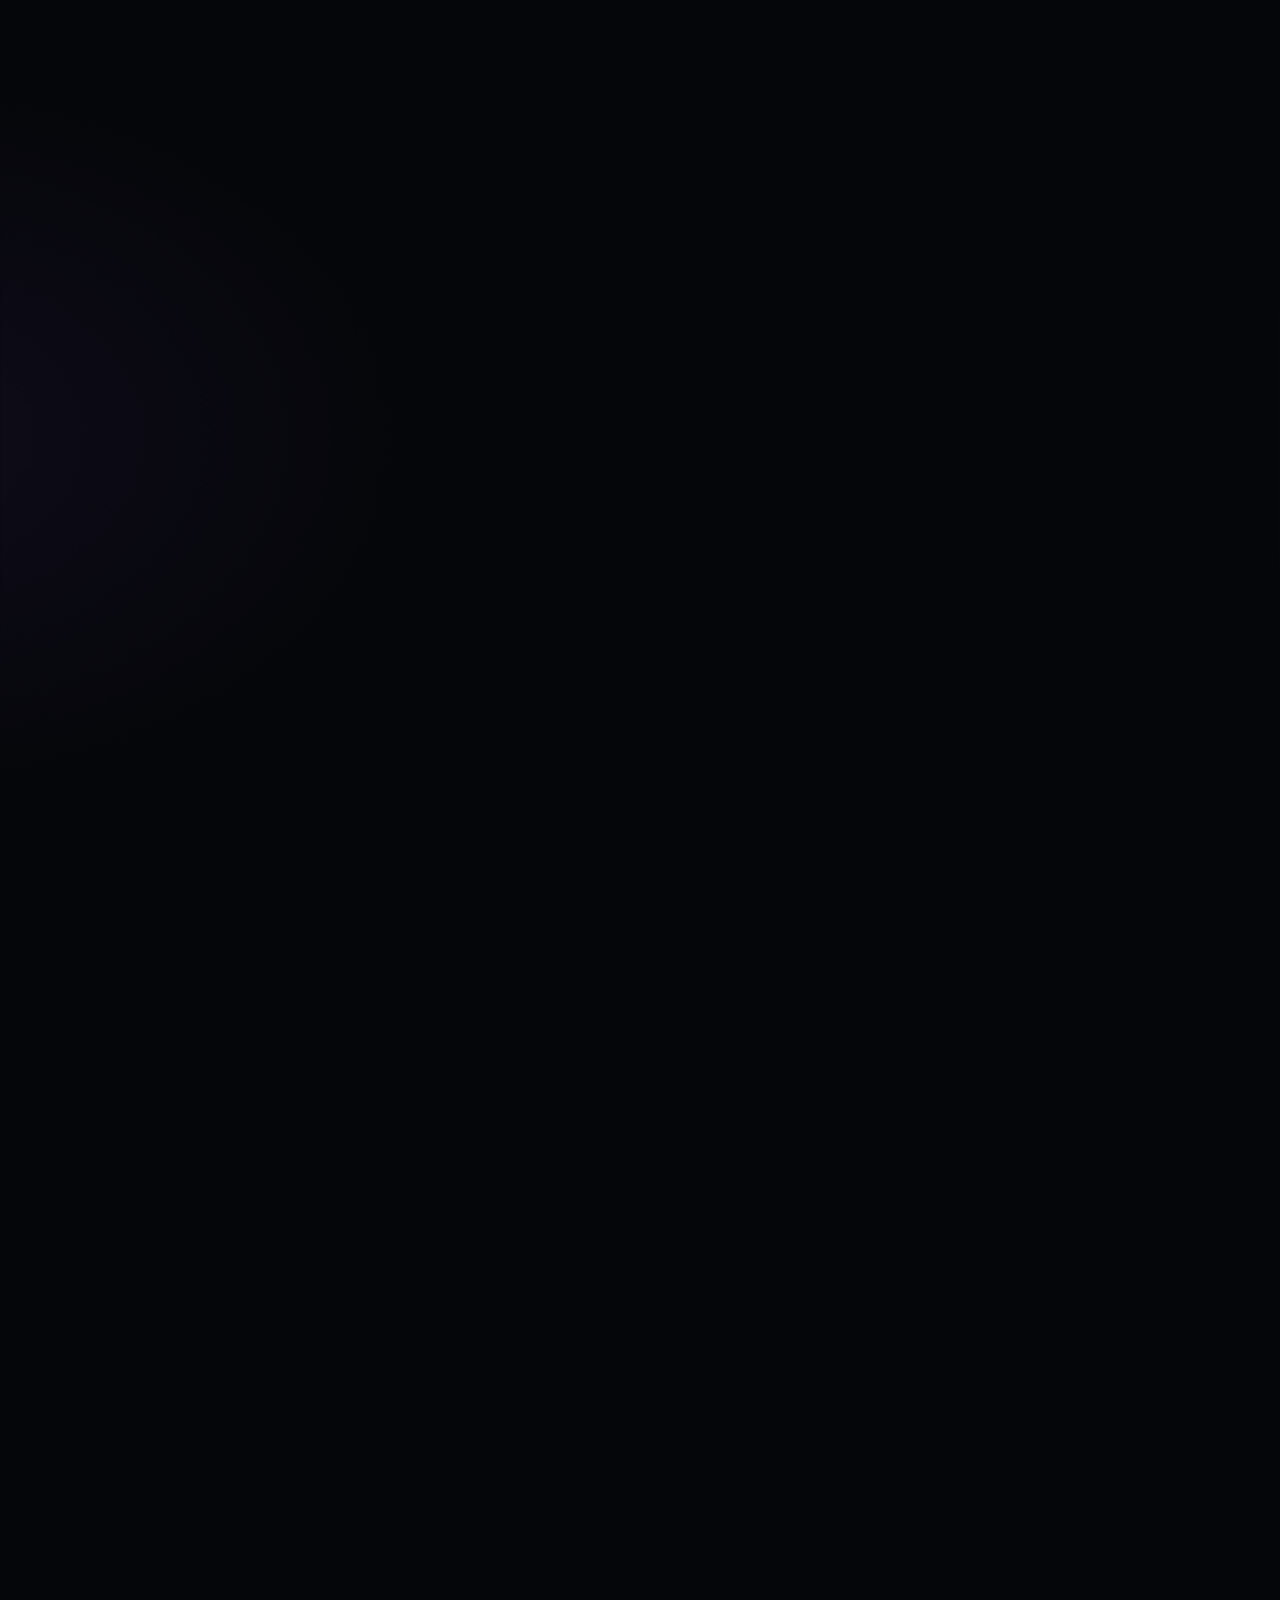
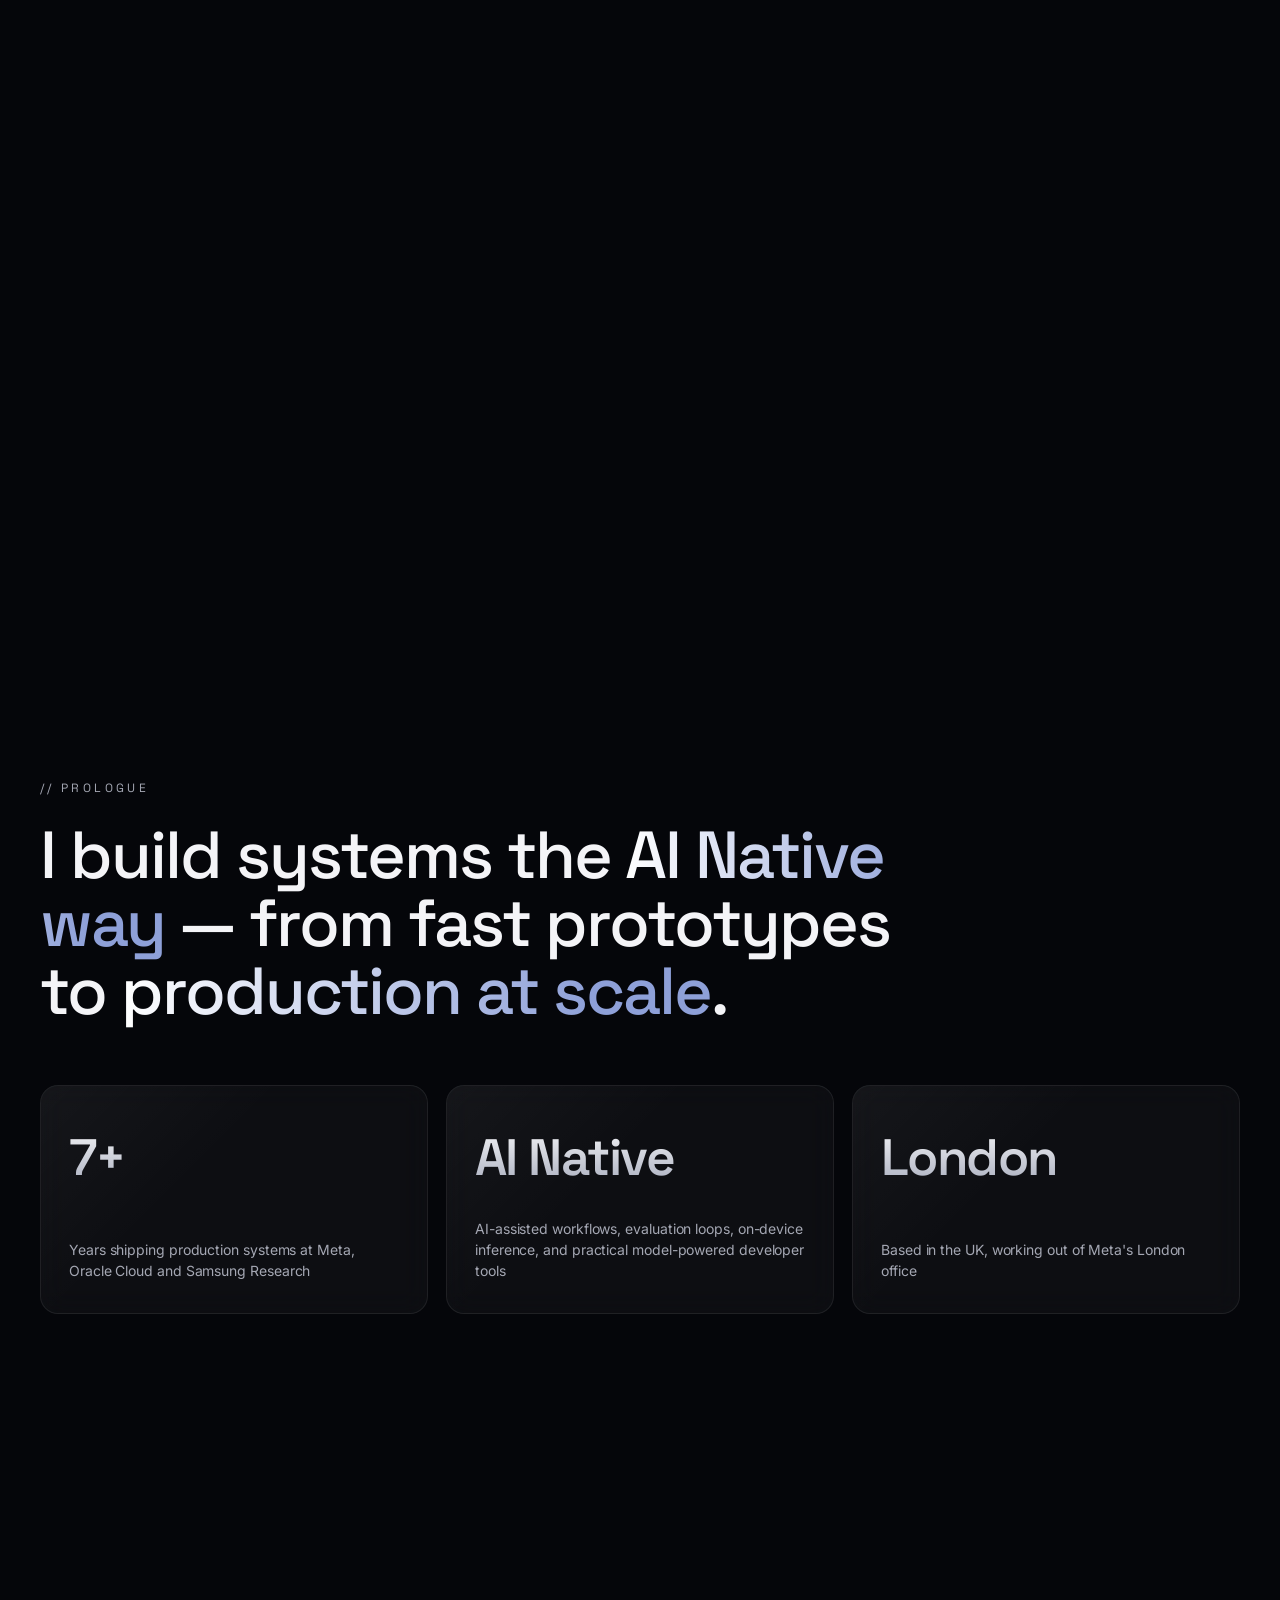
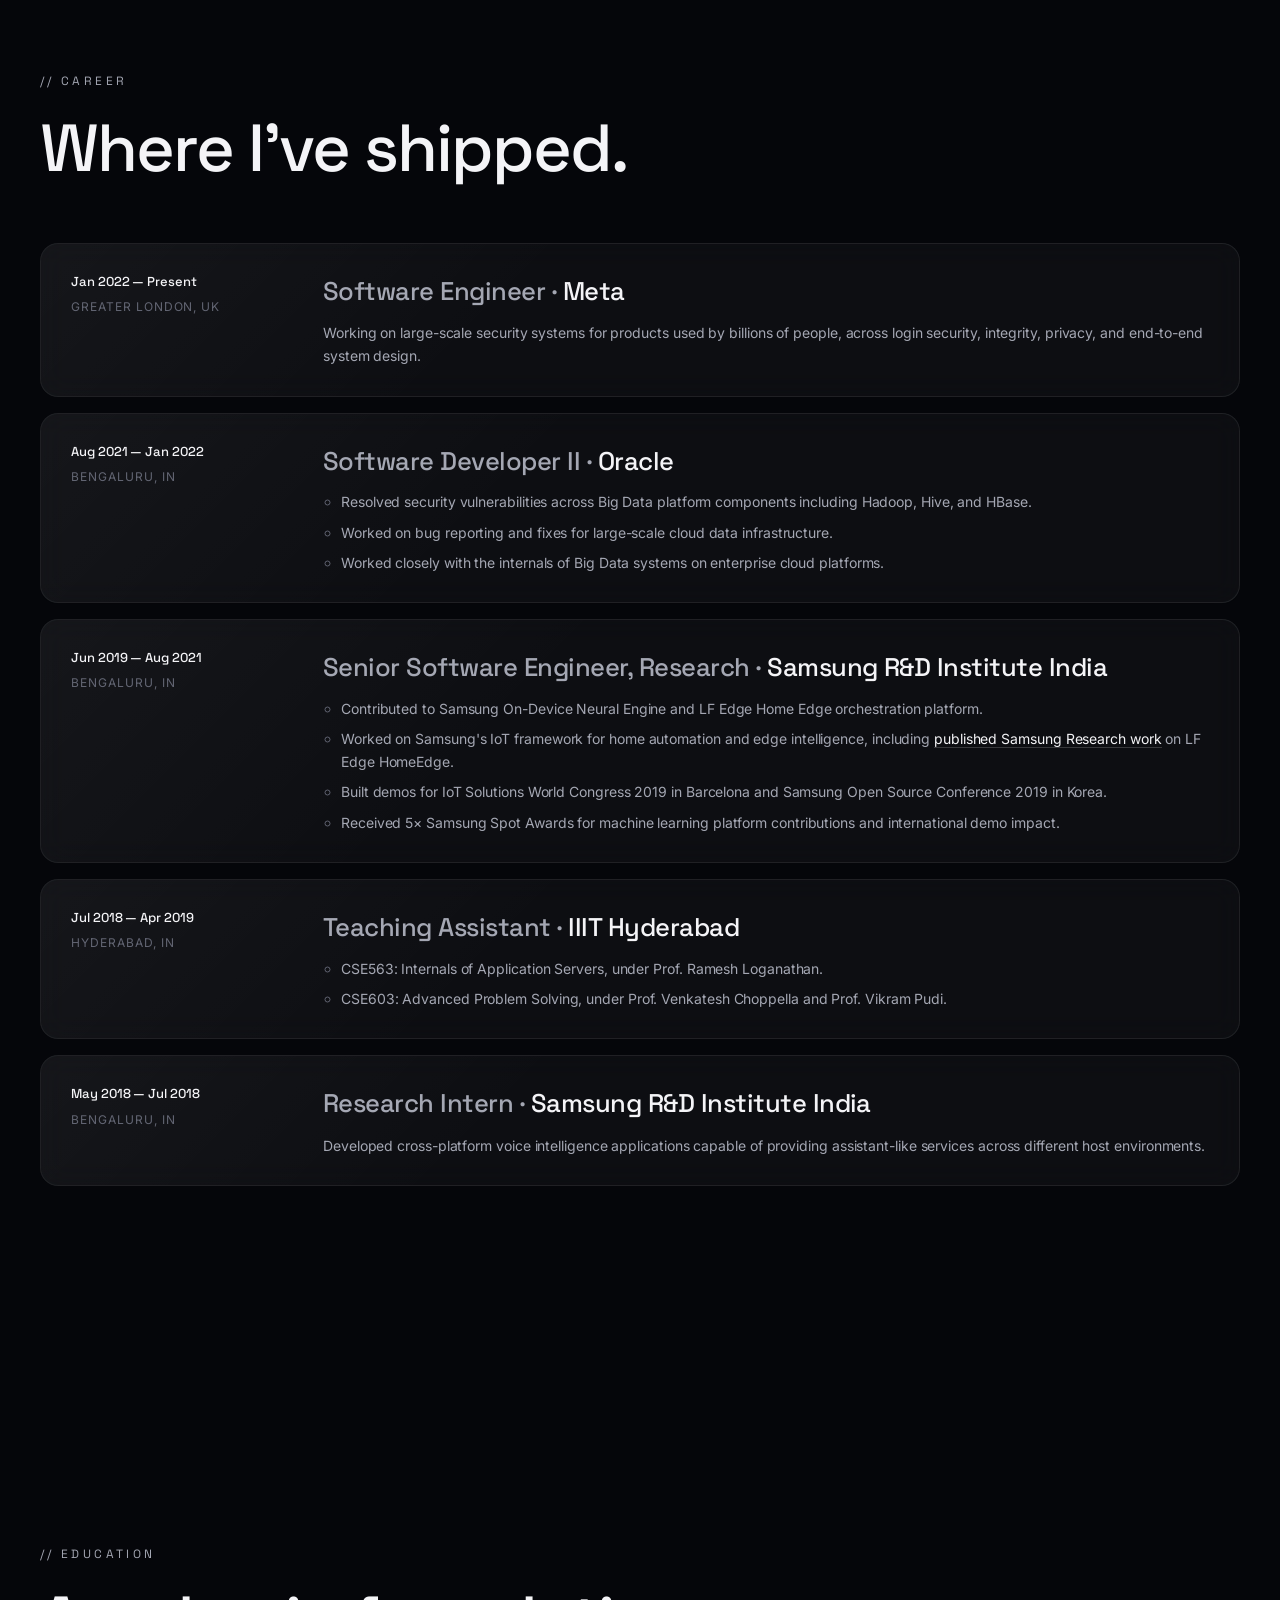
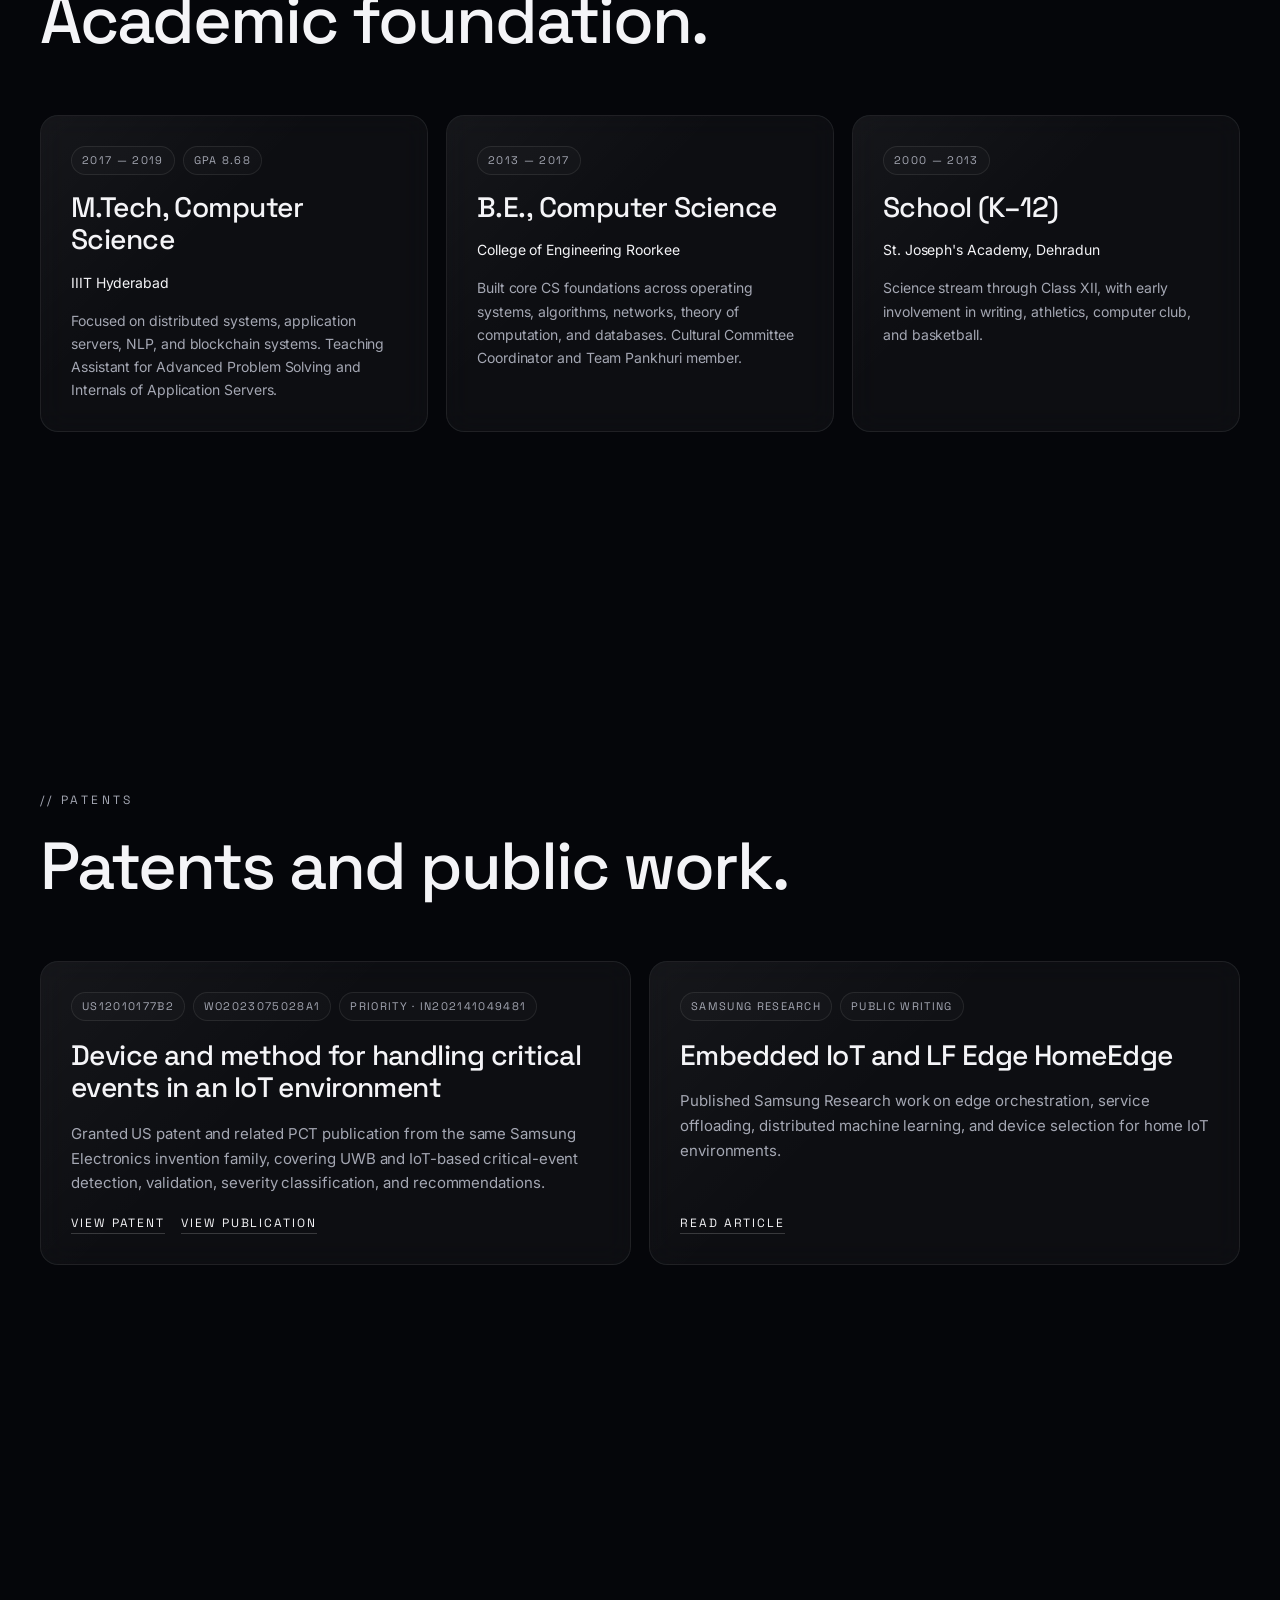
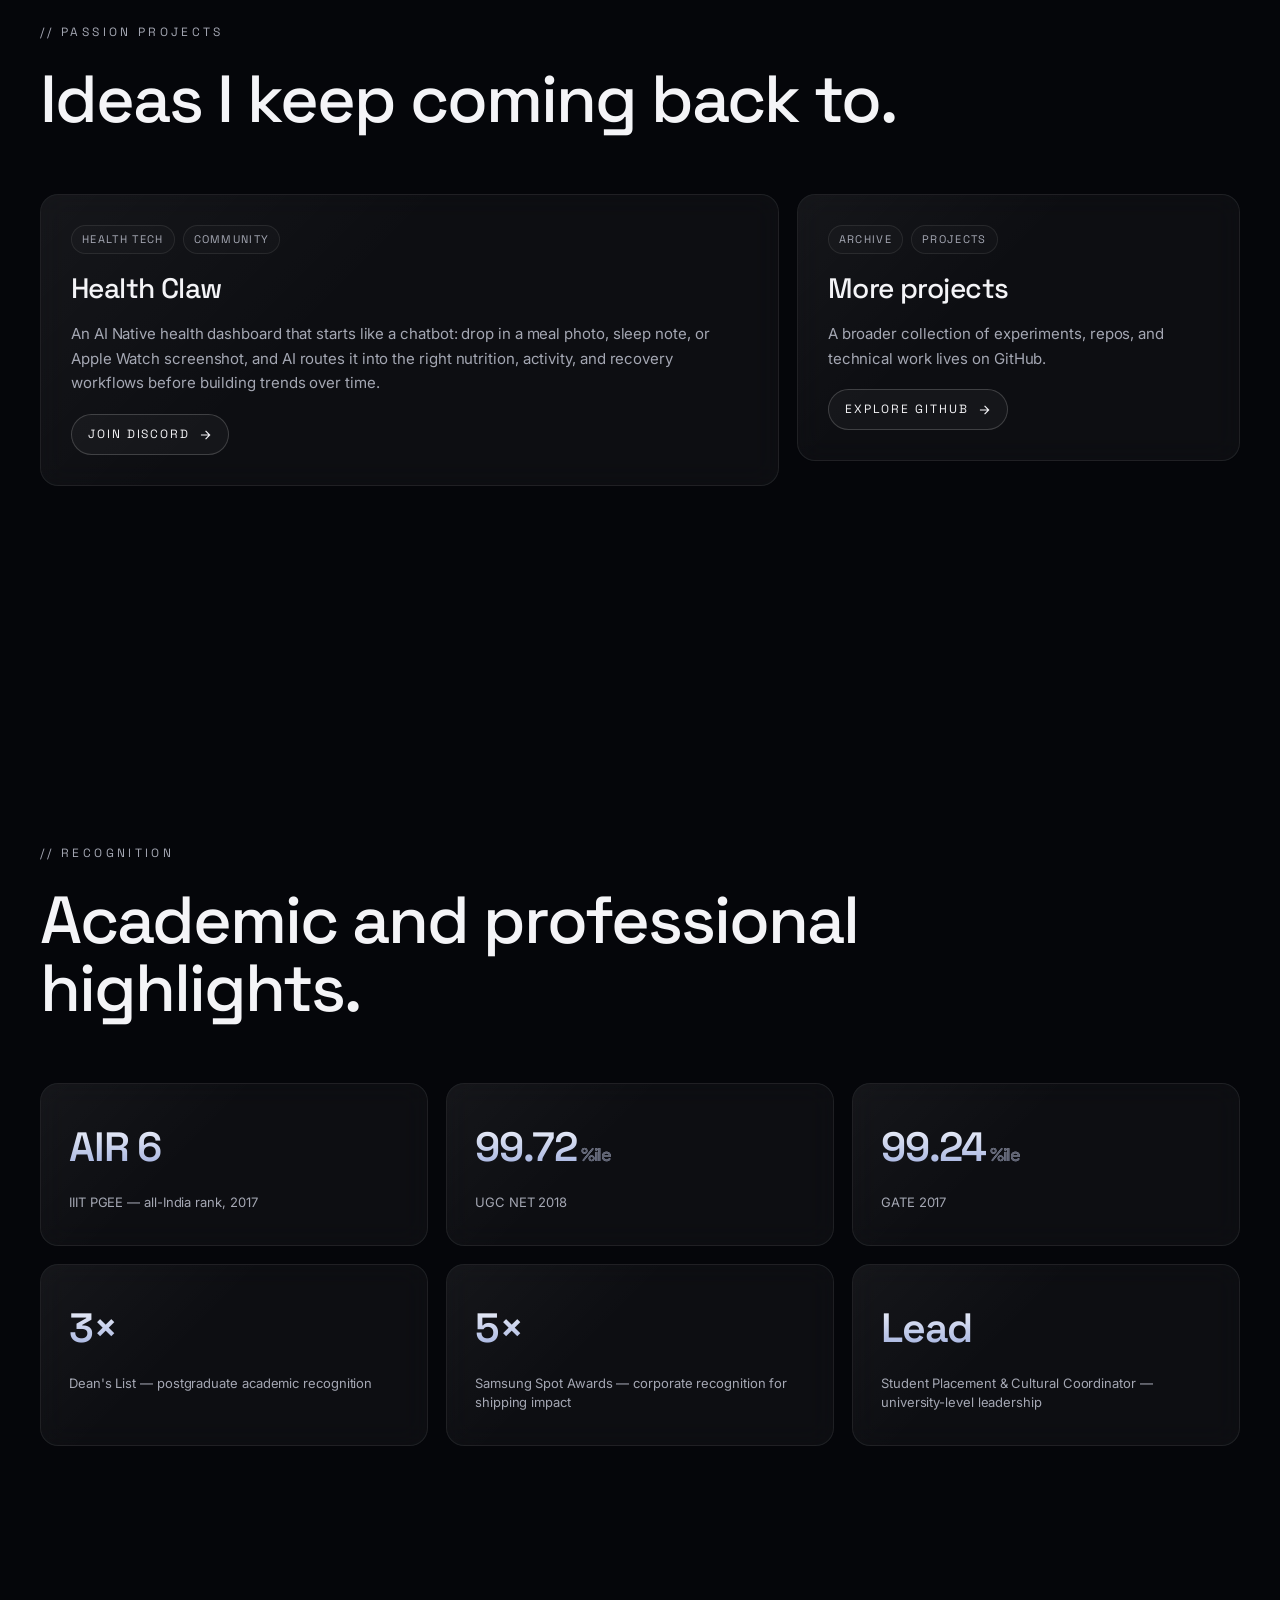
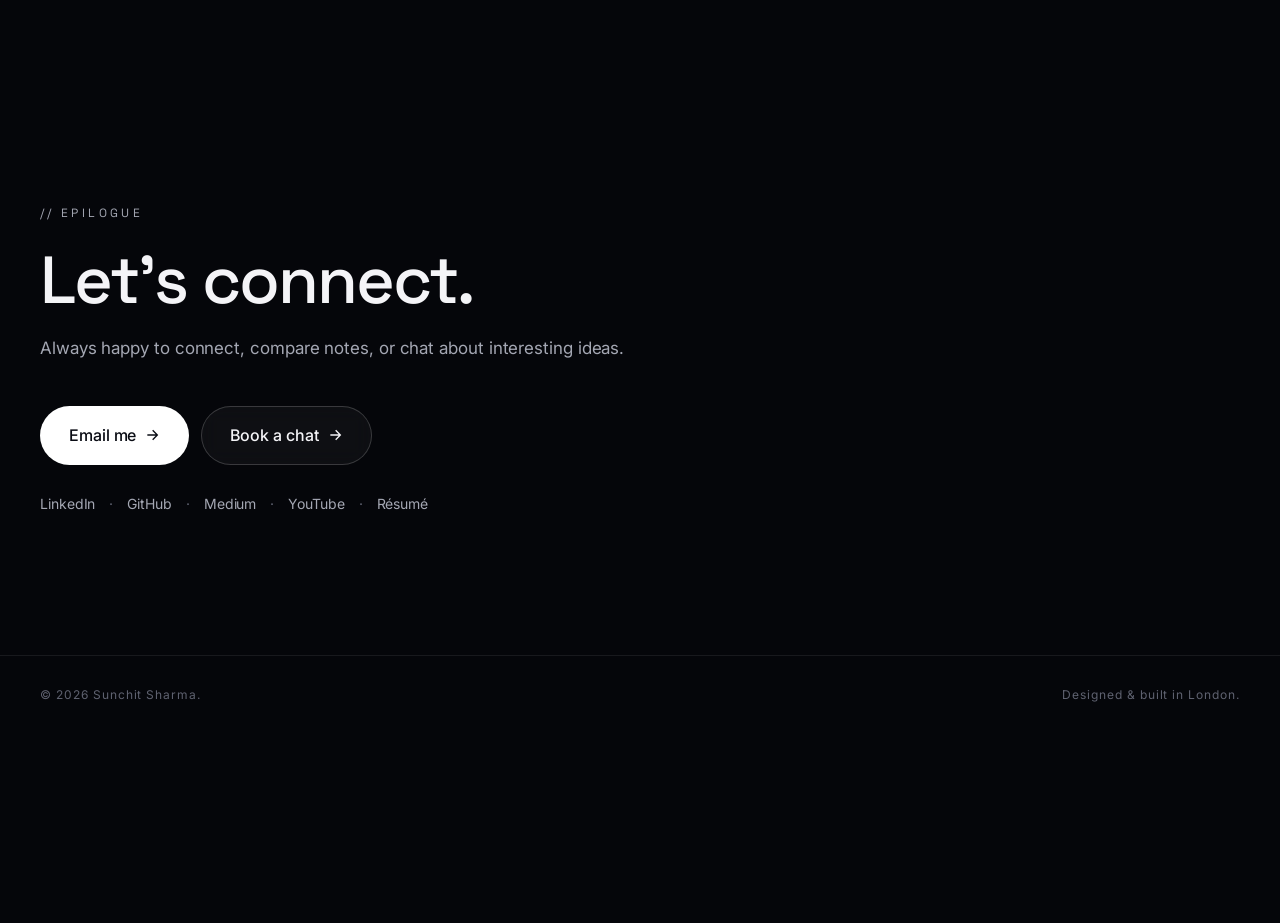
==== commit 3b6be217: "Update LinkedIn vanity URL, refresh résumé, add Calendly to contact row Co-Authored-By: Claude Sonne" ====
--- a/index.html
+++ b/index.html
@@ -361,12 +361,18 @@
       <p class="contact-sub">Always happy to connect, compare notes, or chat about interesting ideas.</p>
 
       <div class="contact-actions">
-        <a class="btn btn-primary btn-lg" href="mailto:sunchitsharma8@gmail.com">
-          <span>sunchitsharma8@gmail.com</span>
-          <svg viewBox="0 0 24 24" width="16" height="16" fill="none" stroke="currentColor" stroke-width="2"><path d="M5 12h14M13 5l7 7-7 7"/></svg>
-        </a>
+        <div class="contact-ctas">
+          <a class="btn btn-primary btn-lg" href="mailto:sunchitsharma8@gmail.com">
+            <span>Email me</span>
+            <svg viewBox="0 0 24 24" width="16" height="16" fill="none" stroke="currentColor" stroke-width="2"><path d="M5 12h14M13 5l7 7-7 7"/></svg>
+          </a>
+          <a class="btn btn-ghost btn-lg" href="https://calendly.com/sunchitsharma" target="_blank" rel="noopener">
+            <span>Book a chat</span>
+            <svg viewBox="0 0 24 24" width="16" height="16" fill="none" stroke="currentColor" stroke-width="2"><path d="M5 12h14M13 5l7 7-7 7"/></svg>
+          </a>
+        </div>
         <div class="contact-socials">
-          <a href="https://www.linkedin.com/in/sunchit-sharma-991193120/" target="_blank" rel="noopener">LinkedIn</a>
+          <a href="https://www.linkedin.com/in/sunchitsharma/" target="_blank" rel="noopener">LinkedIn</a>
           <span>·</span>
           <a href="https://github.com/sunchitsharma" target="_blank" rel="noopener">GitHub</a>
           <span>·</span>
--- a/assets/css/style.css
+++ b/assets/css/style.css
@@ -802,6 +802,11 @@
 .contact-actions {
   display: flex; flex-direction: column; gap: 28px; align-items: flex-start;
 }
+.contact-ctas {
+  display: flex;
+  flex-wrap: wrap;
+  gap: 12px;
+}
 .contact-socials {
   display: flex; align-items: center; gap: 14px;
   font-size: 14px; color: var(--ink-dim);
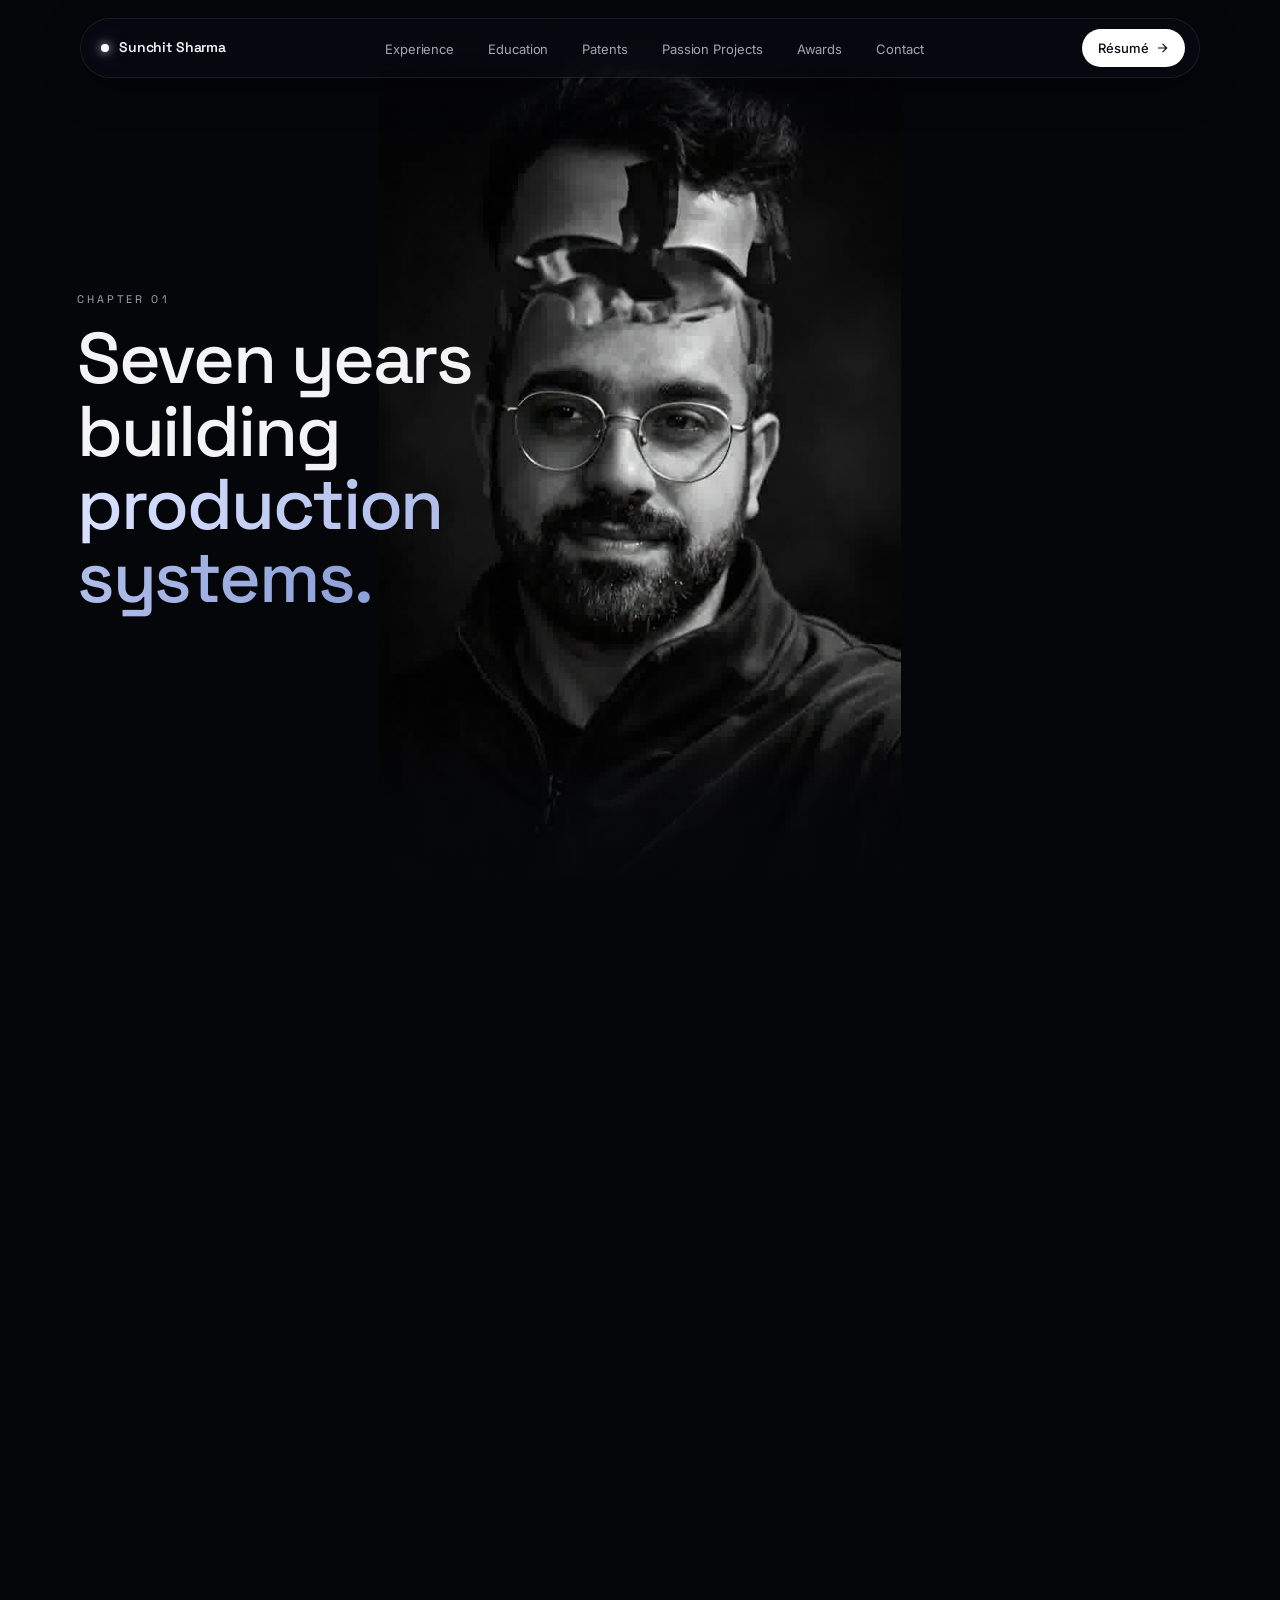
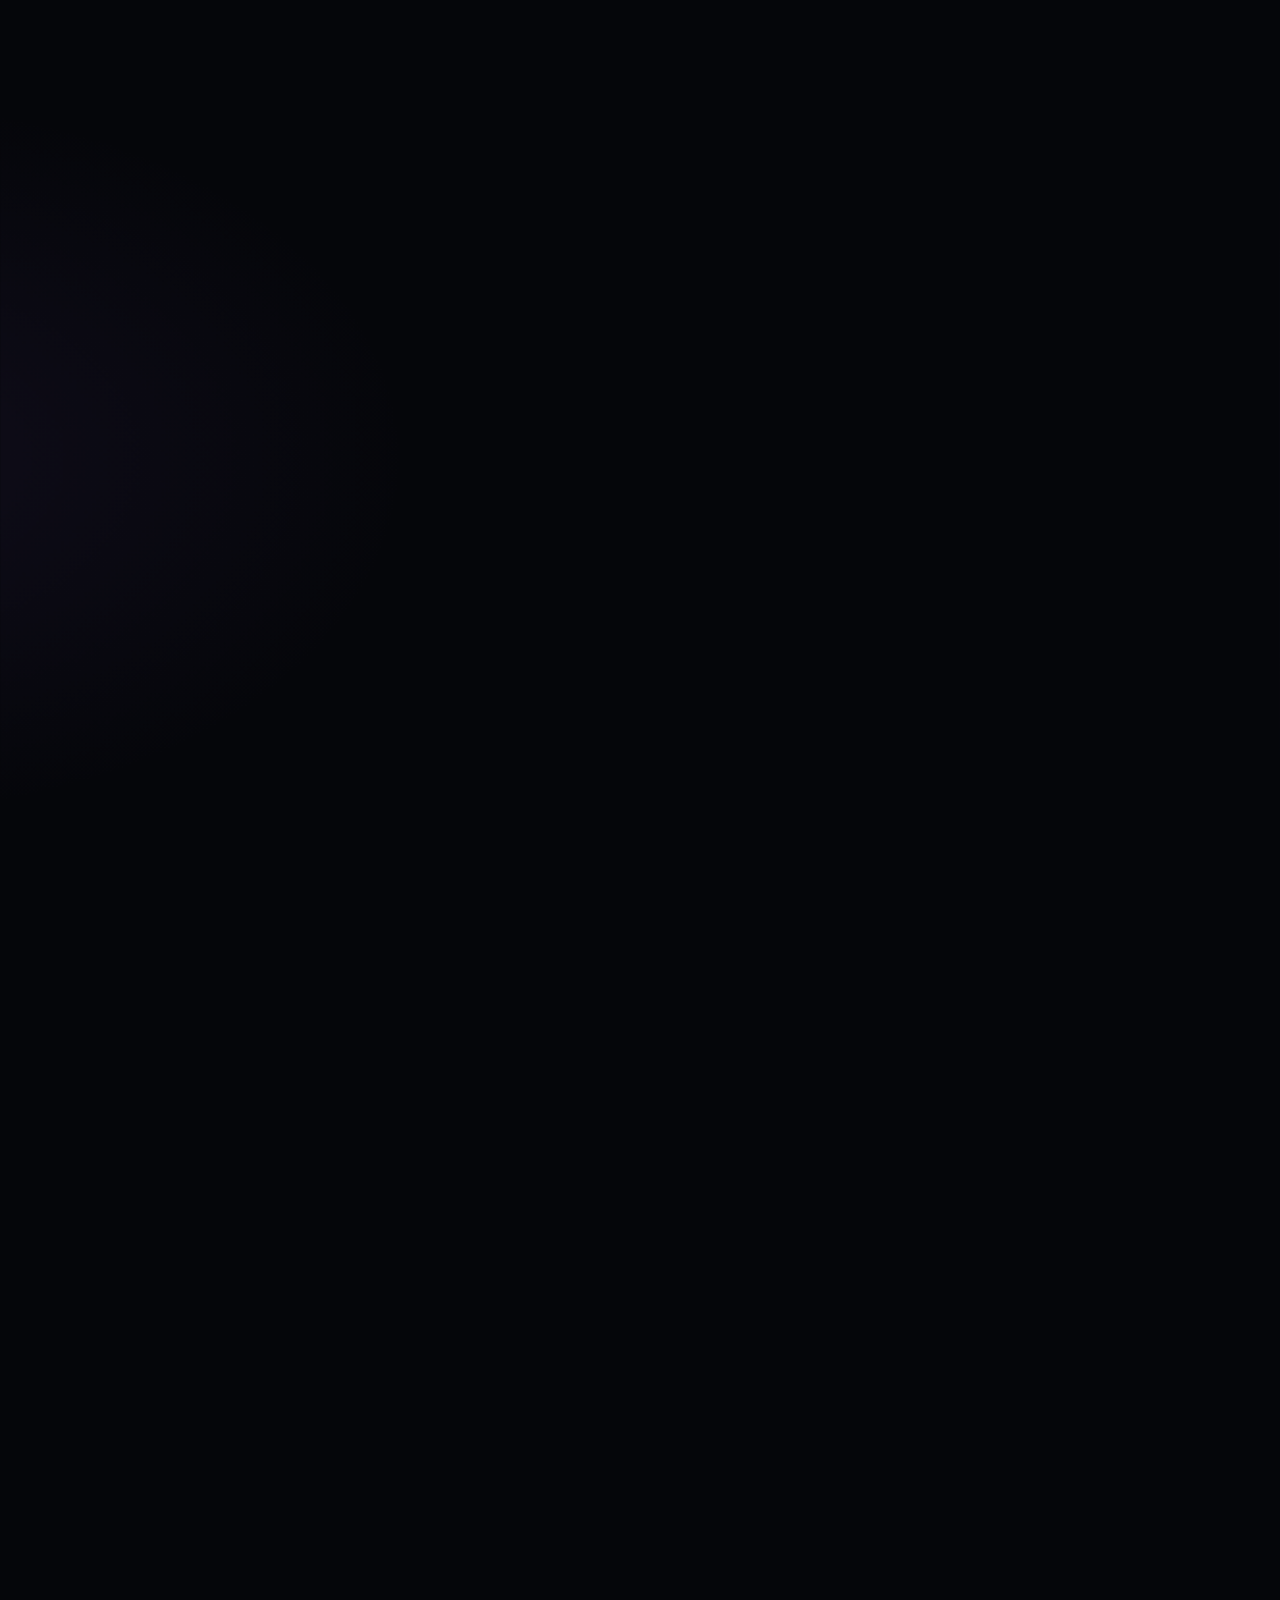
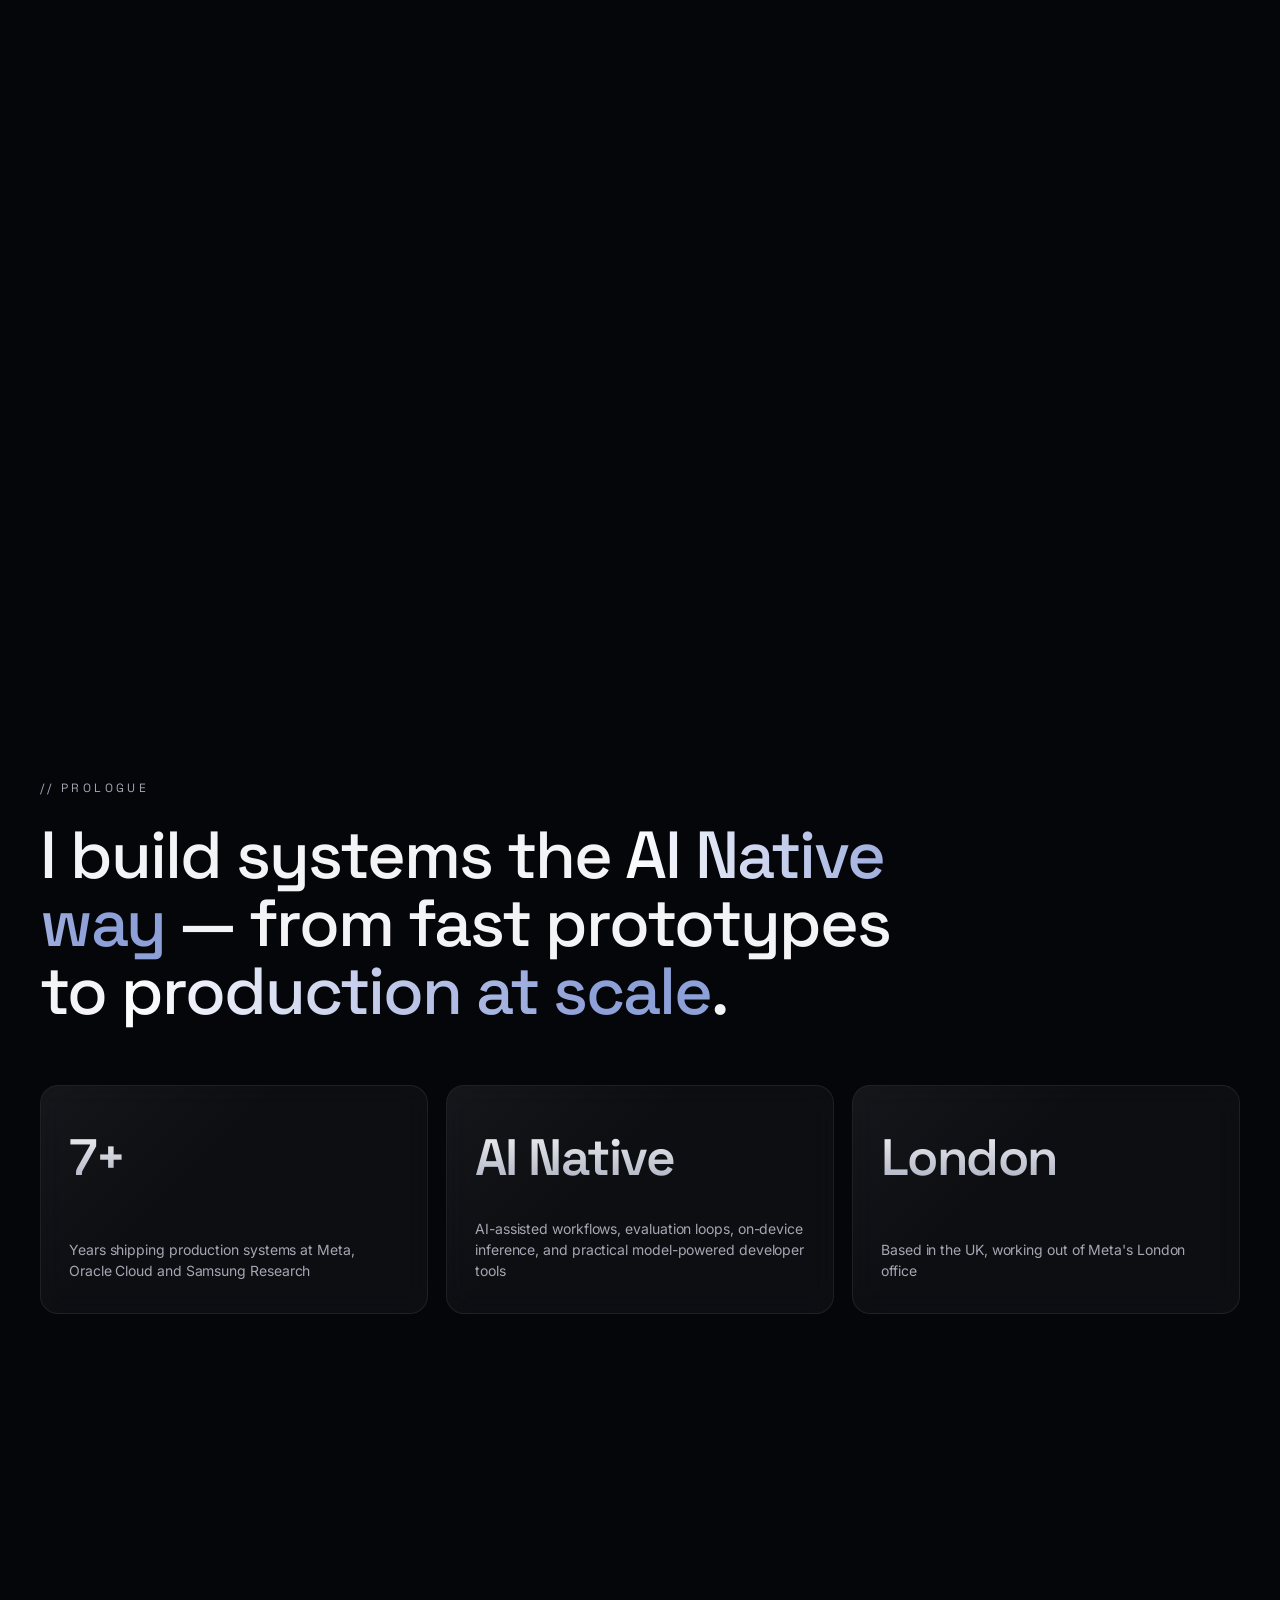
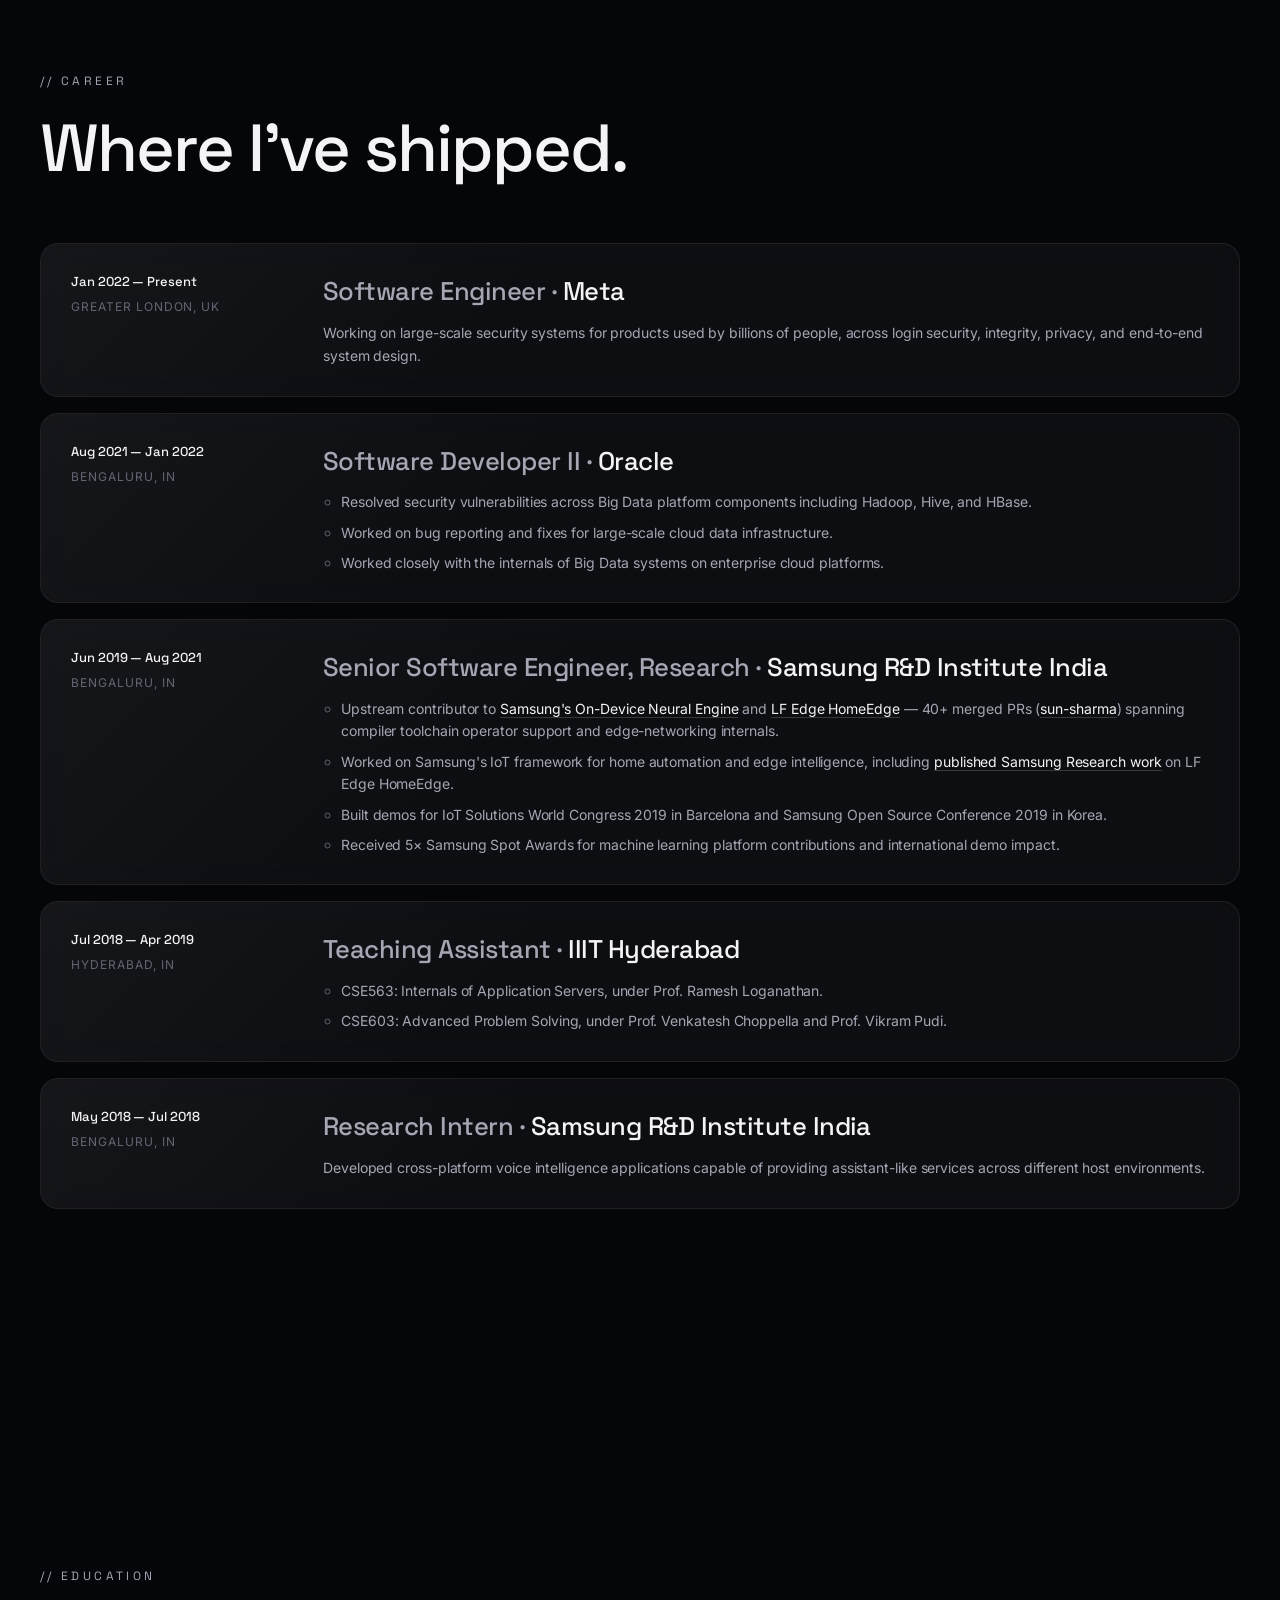
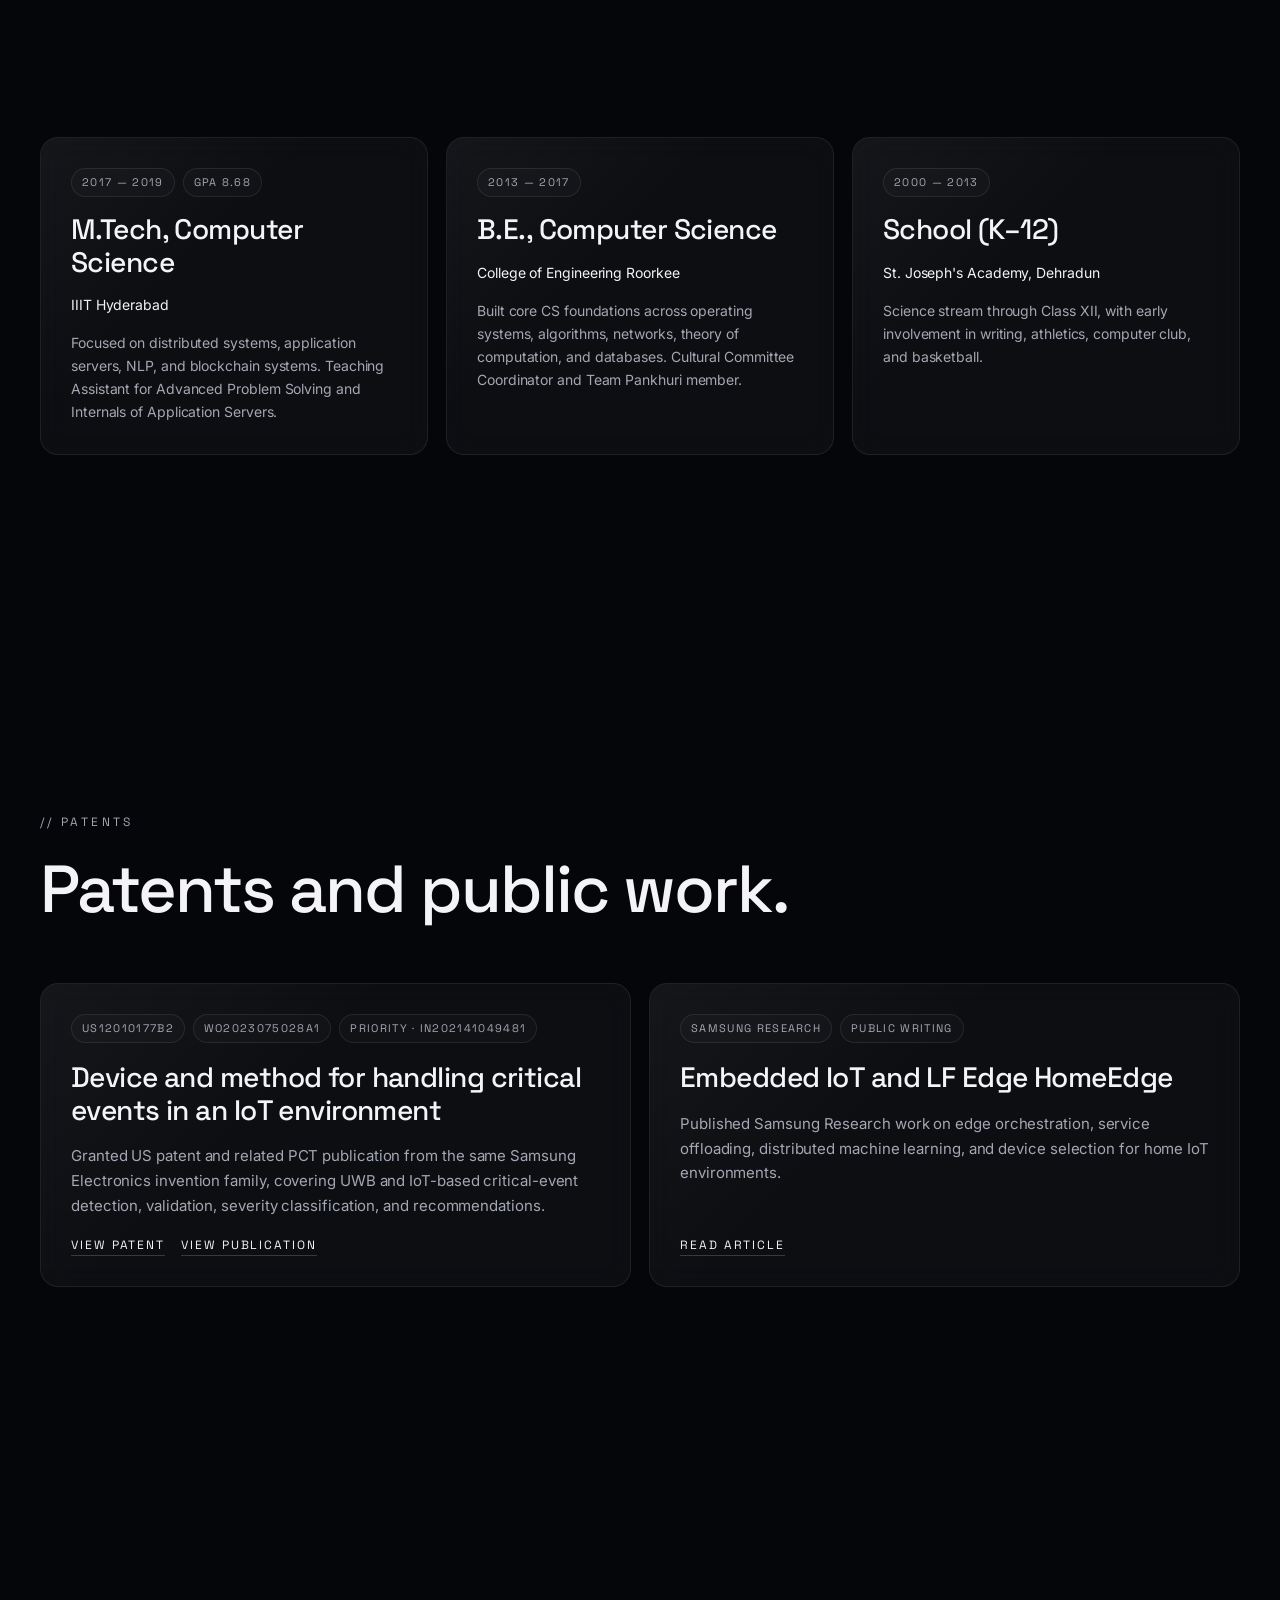
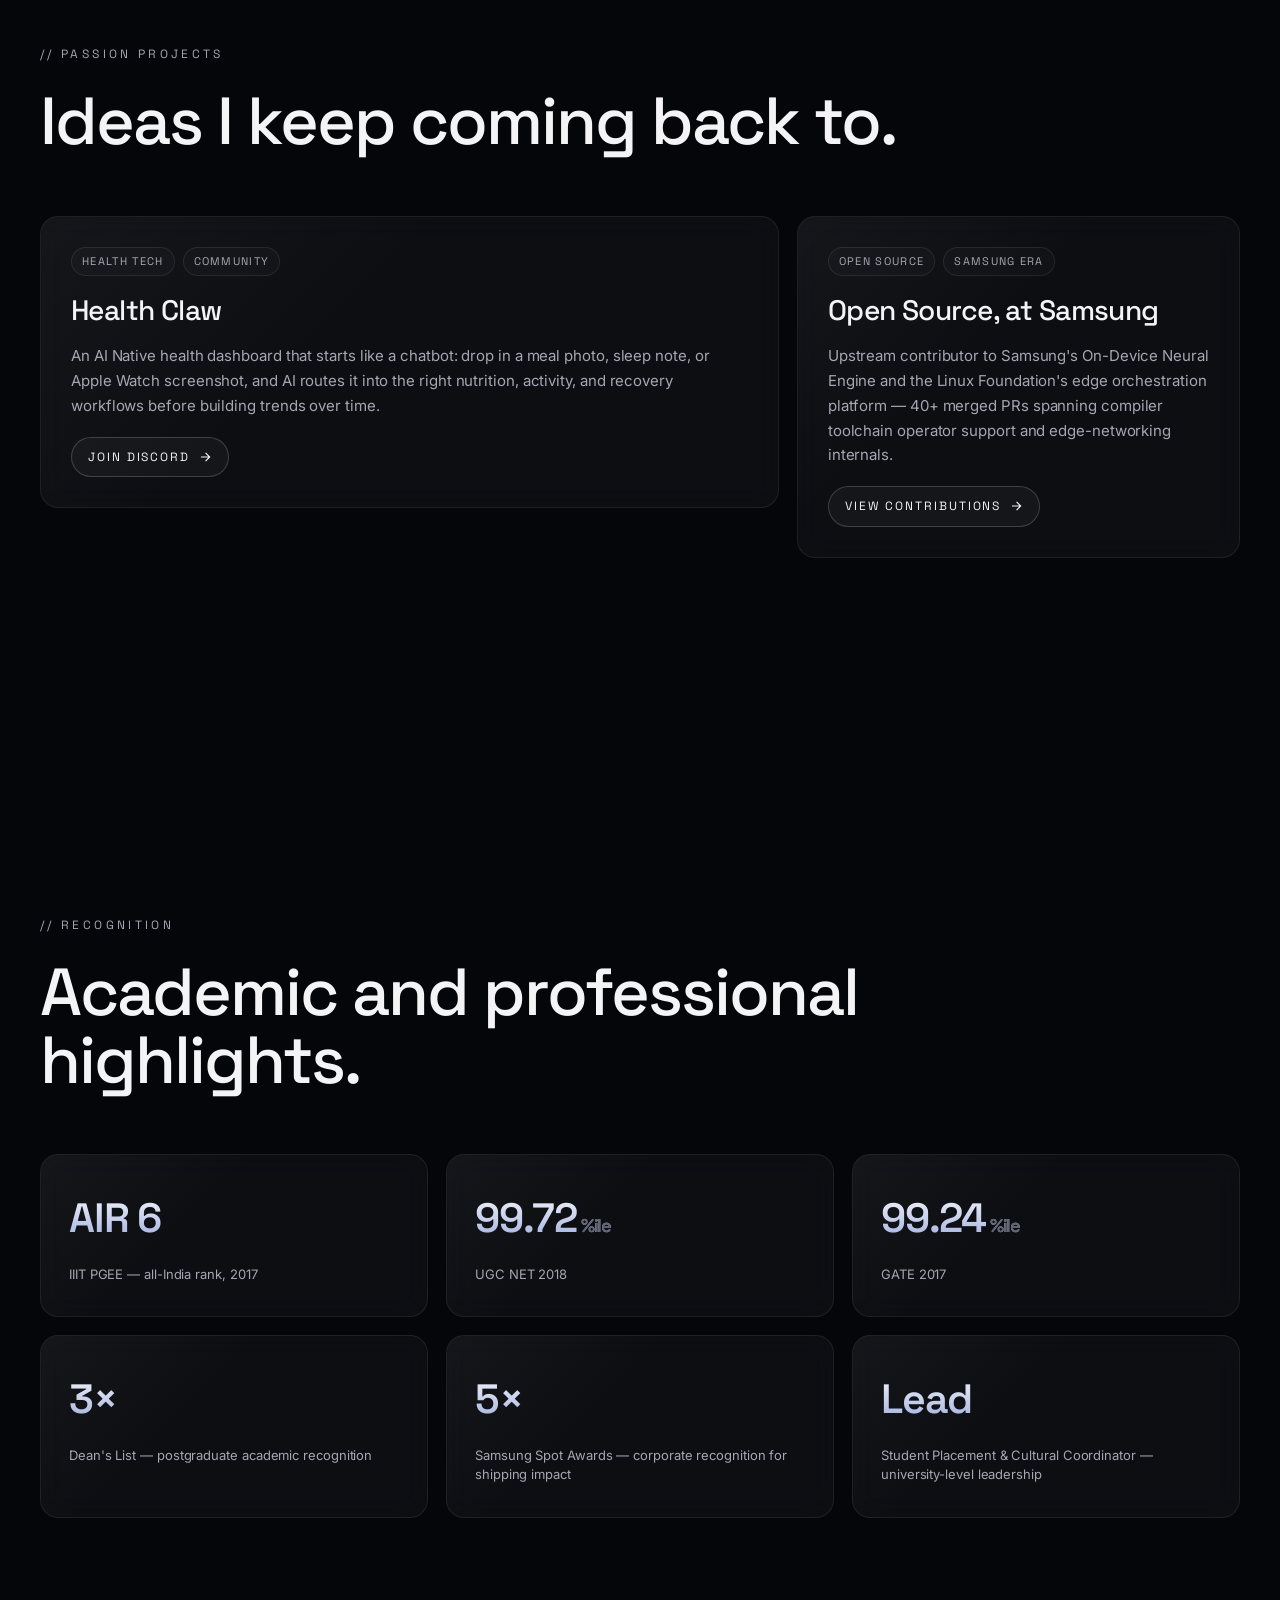
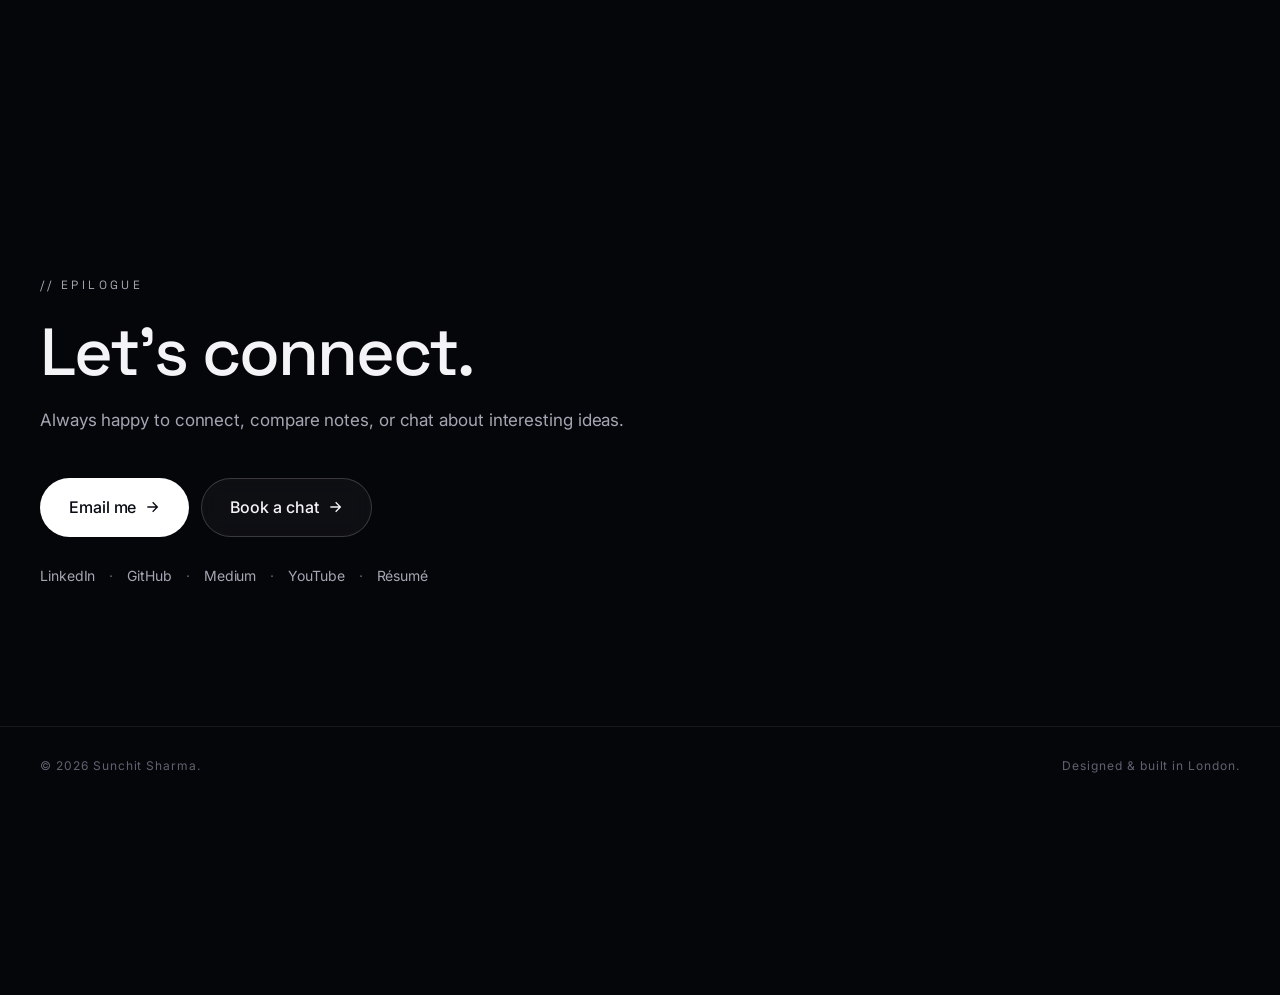
==== commit 5849b580: "Surface Samsung-era OSS contributions (sun-sharma) — 40+ upstream merged PRs Co-Authored-By: Claude " ====
--- a/index.html
+++ b/index.html
@@ -18,7 +18,7 @@
   <link rel="preload" as="image" href="assets/img/hero/ezgif-frame-120.jpg" />
   <link rel="preload" as="image" href="assets/img/hero/ezgif-frame-240.jpg" />
 
-  <link rel="stylesheet" href="assets/css/style.css?v=4" />
+  <link rel="stylesheet" href="assets/css/style.css?v=5" />
 </head>
 <body>
 
@@ -174,7 +174,7 @@
           <div class="timeline-body">
             <h3>Senior Software Engineer, Research · <span class="company">Samsung R&amp;D Institute India</span></h3>
             <ul>
-              <li>Contributed to Samsung On-Device Neural Engine and LF Edge Home Edge orchestration platform.</li>
+              <li>Upstream contributor to <a href="https://github.com/Samsung/ONE" target="_blank" rel="noopener">Samsung's On-Device Neural Engine</a> and <a href="https://github.com/lf-edge/edge-home-orchestration-go" target="_blank" rel="noopener">LF Edge HomeEdge</a> — 40+ merged PRs (<a href="https://github.com/sun-sharma" target="_blank" rel="noopener">sun-sharma</a>) spanning compiler toolchain operator support and edge-networking internals.</li>
               <li>Worked on Samsung's IoT framework for home automation and edge intelligence, including <a href="https://research.samsung.com/blog/Embedded-IoT-2021-Intro-of-the-research-insight-from-the-presentation-based-on-LF-Edge-HomeEdge" target="_blank" rel="noopener">published Samsung Research work</a> on LF Edge HomeEdge.</li>
               <li>Built demos for IoT Solutions World Congress 2019 in Barcelona and Samsung Open Source Conference 2019 in Korea.</li>
               <li>Received 5× Samsung Spot Awards for machine learning platform contributions and international demo impact.</li>
@@ -304,13 +304,13 @@
 
         <article class="passion-card glass">
           <div class="patent-meta">
-            <span>Archive</span>
-            <span>Projects</span>
-          </div>
-          <h3>More projects</h3>
-          <p>A broader collection of experiments, repos, and technical work lives on GitHub.</p>
-          <a class="passion-cta" href="https://github.com/sunchitsharma" target="_blank" rel="noopener">
-            <span>Explore GitHub</span>
+            <span>Open Source</span>
+            <span>Samsung era</span>
+          </div>
+          <h3>Open Source, at Samsung</h3>
+          <p>Upstream contributor to Samsung's On-Device Neural Engine and the Linux Foundation's edge orchestration platform — 40+ merged PRs spanning compiler toolchain operator support and edge-networking internals.</p>
+          <a class="passion-cta" href="https://github.com/sun-sharma" target="_blank" rel="noopener">
+            <span>View contributions</span>
             <svg viewBox="0 0 24 24" width="14" height="14" fill="none" stroke="currentColor" stroke-width="2"><path d="M5 12h14M13 5l7 7-7 7"/></svg>
           </a>
         </article>
--- a/assets/css/style.css
+++ b/assets/css/style.css
@@ -259,18 +259,18 @@
 }
 .hero-title.is-in { transform: translate(-50%, 0); }
 .hero-name {
-  margin-bottom: 12px;
-  font-family: var(--font-display);
-  font-size: clamp(16px, 2vw, 24px);
+  margin-bottom: 14px;
+  font-family: var(--font-display);
+  font-size: clamp(13px, 3.2vw, 22px);
   font-weight: 500;
-  letter-spacing: 0.16em;
+  letter-spacing: 0.22em;
   text-transform: uppercase;
   color: var(--ink-dim);
 }
 .hero-title h1 {
   font-family: var(--font-display);
   font-weight: 600;
-  font-size: clamp(34px, 5.4vw, 76px);
+  font-size: clamp(44px, 9vw, 84px);
   line-height: 0.98;
   letter-spacing: -0.035em;
   background: linear-gradient(180deg, #ffffff 0%, #b0b4c2 100%);
@@ -308,6 +308,8 @@
   display: inline-flex; align-items: center; gap: 10px;
   padding: 9px 16px;
   border-radius: 999px;
+  white-space: nowrap;
+  flex-shrink: 0;
   background: rgba(255,255,255,0.04);
   border: 1px solid var(--line-strong);
   backdrop-filter: blur(14px);
@@ -349,10 +351,11 @@
   display: block; flex-shrink: 0;
 }
 .logo-img.logo-iiit {
-  height: 28px;
+  height: 22px; width: auto;
   background: #fff;
-  border-radius: 4px;
-  padding: 3px 5px;
+  border-radius: 3px;
+  padding: 2px 4px;
+  box-sizing: border-box;
 }
 
 .logo-sep {
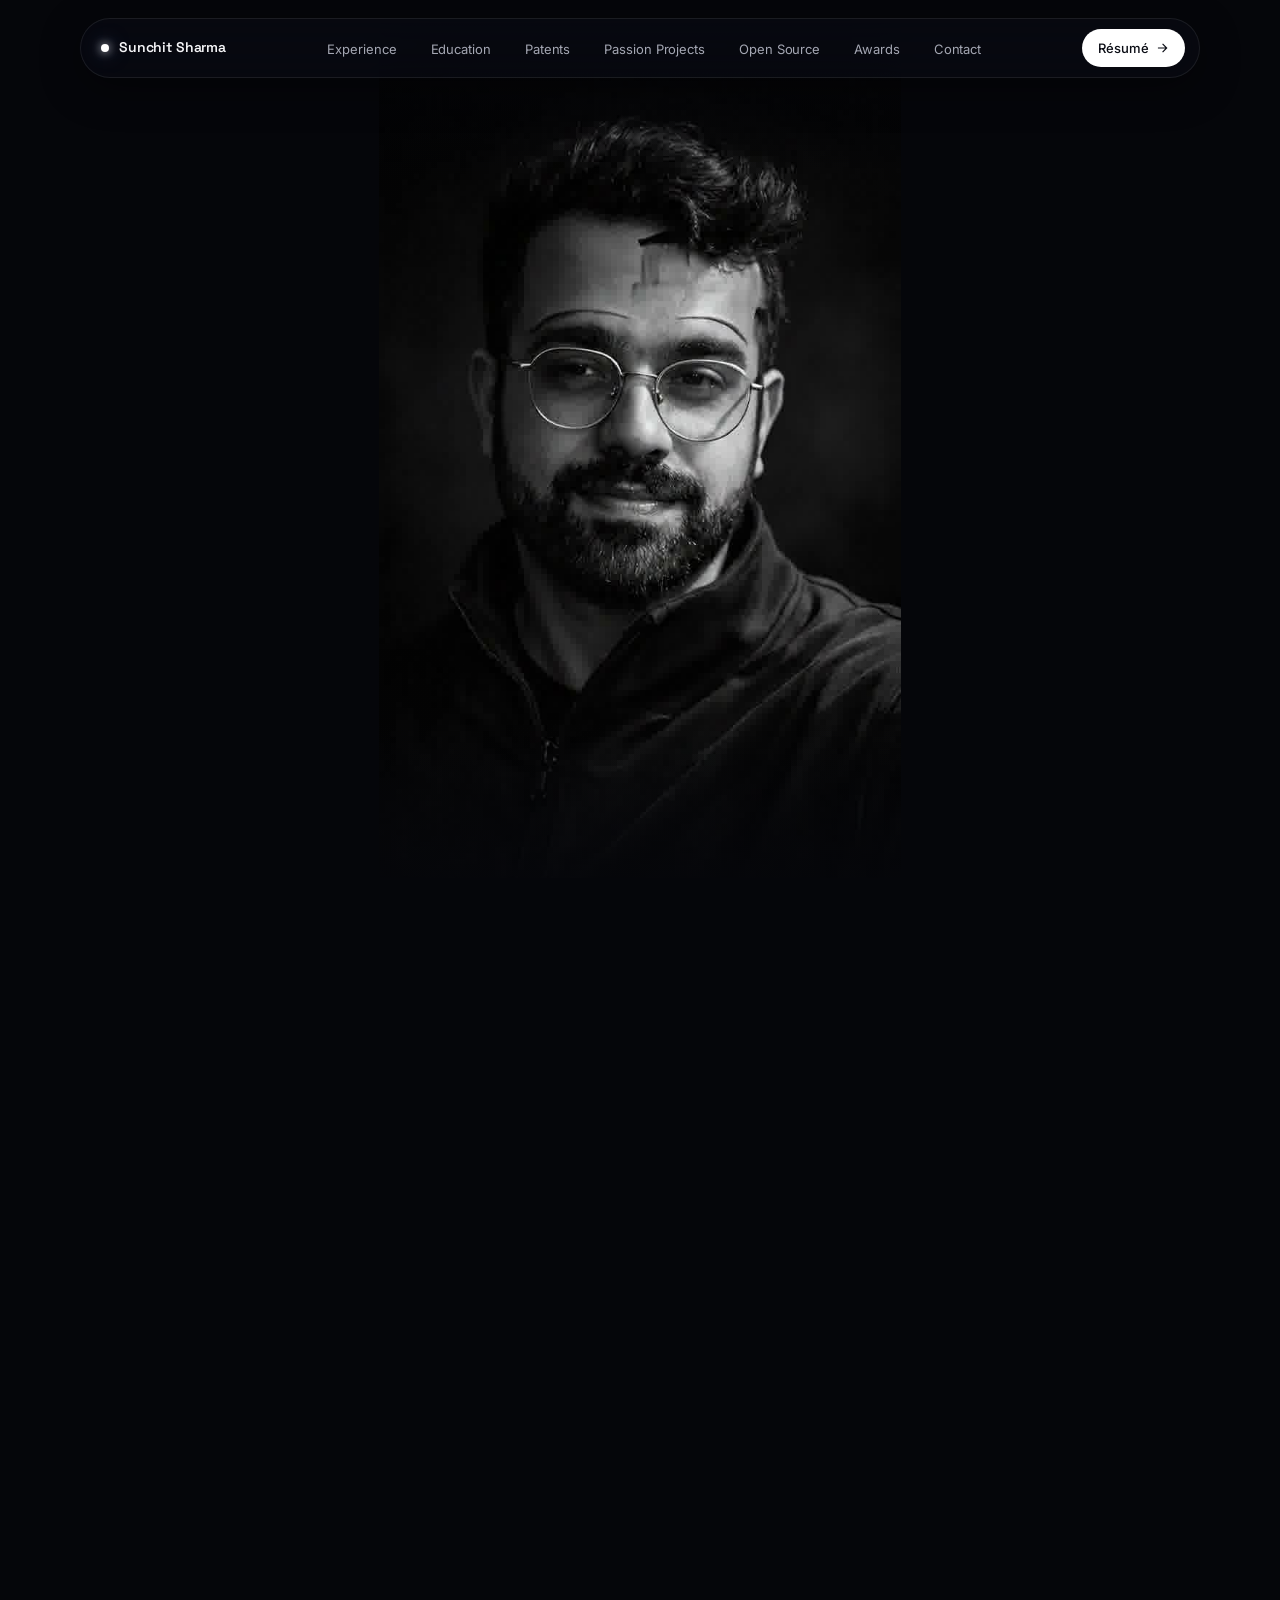
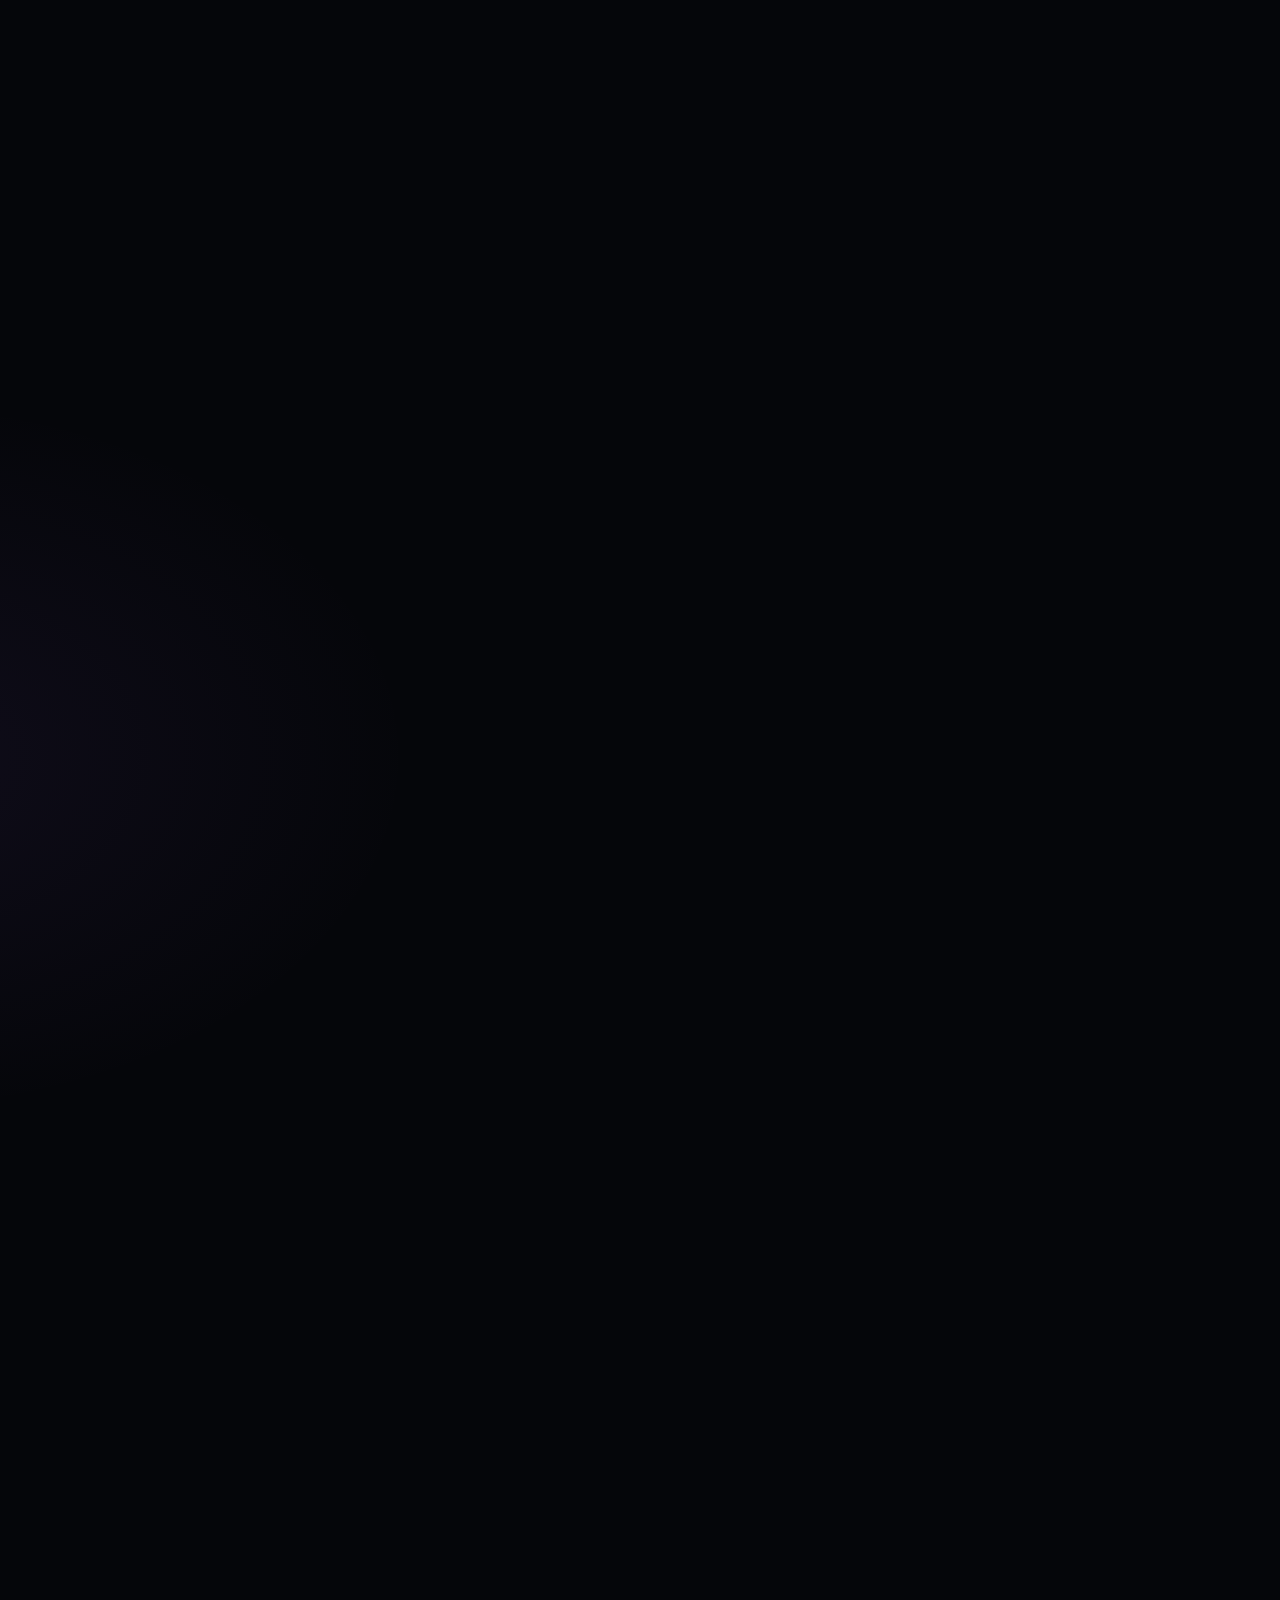
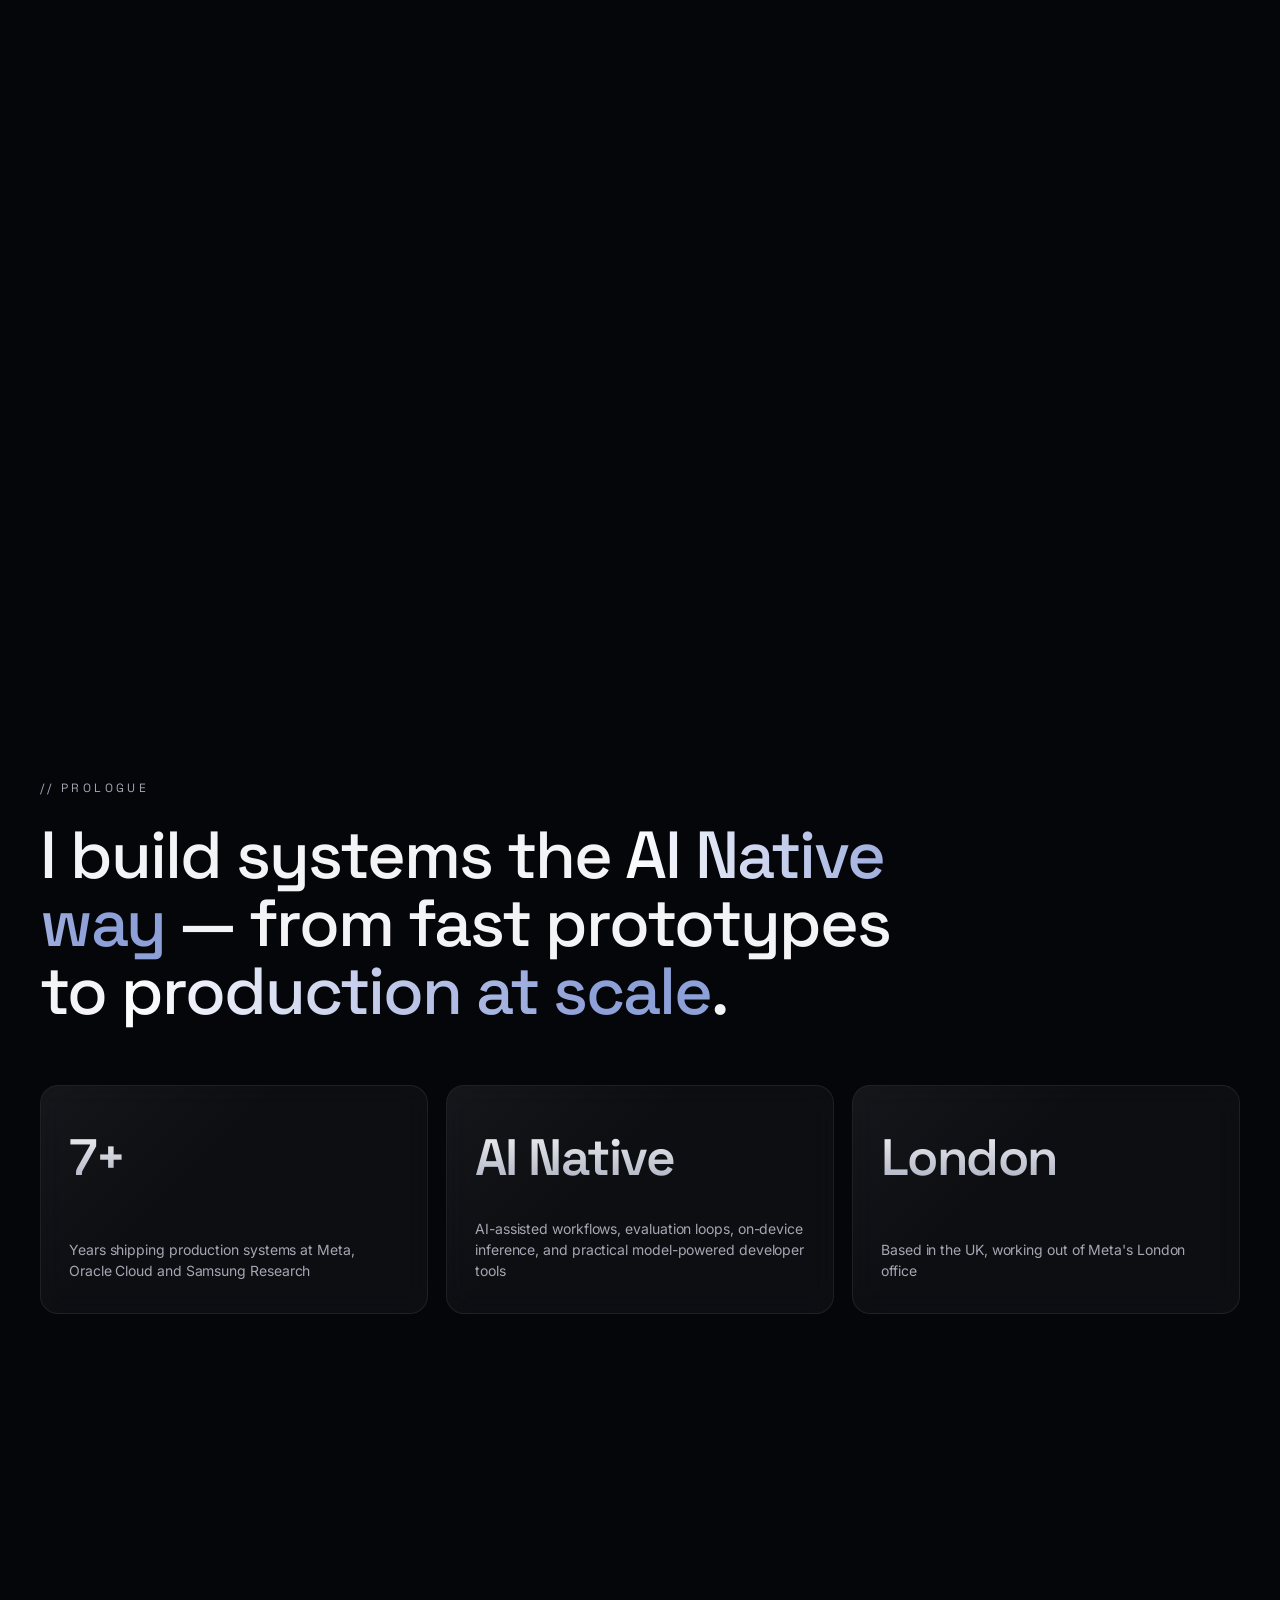
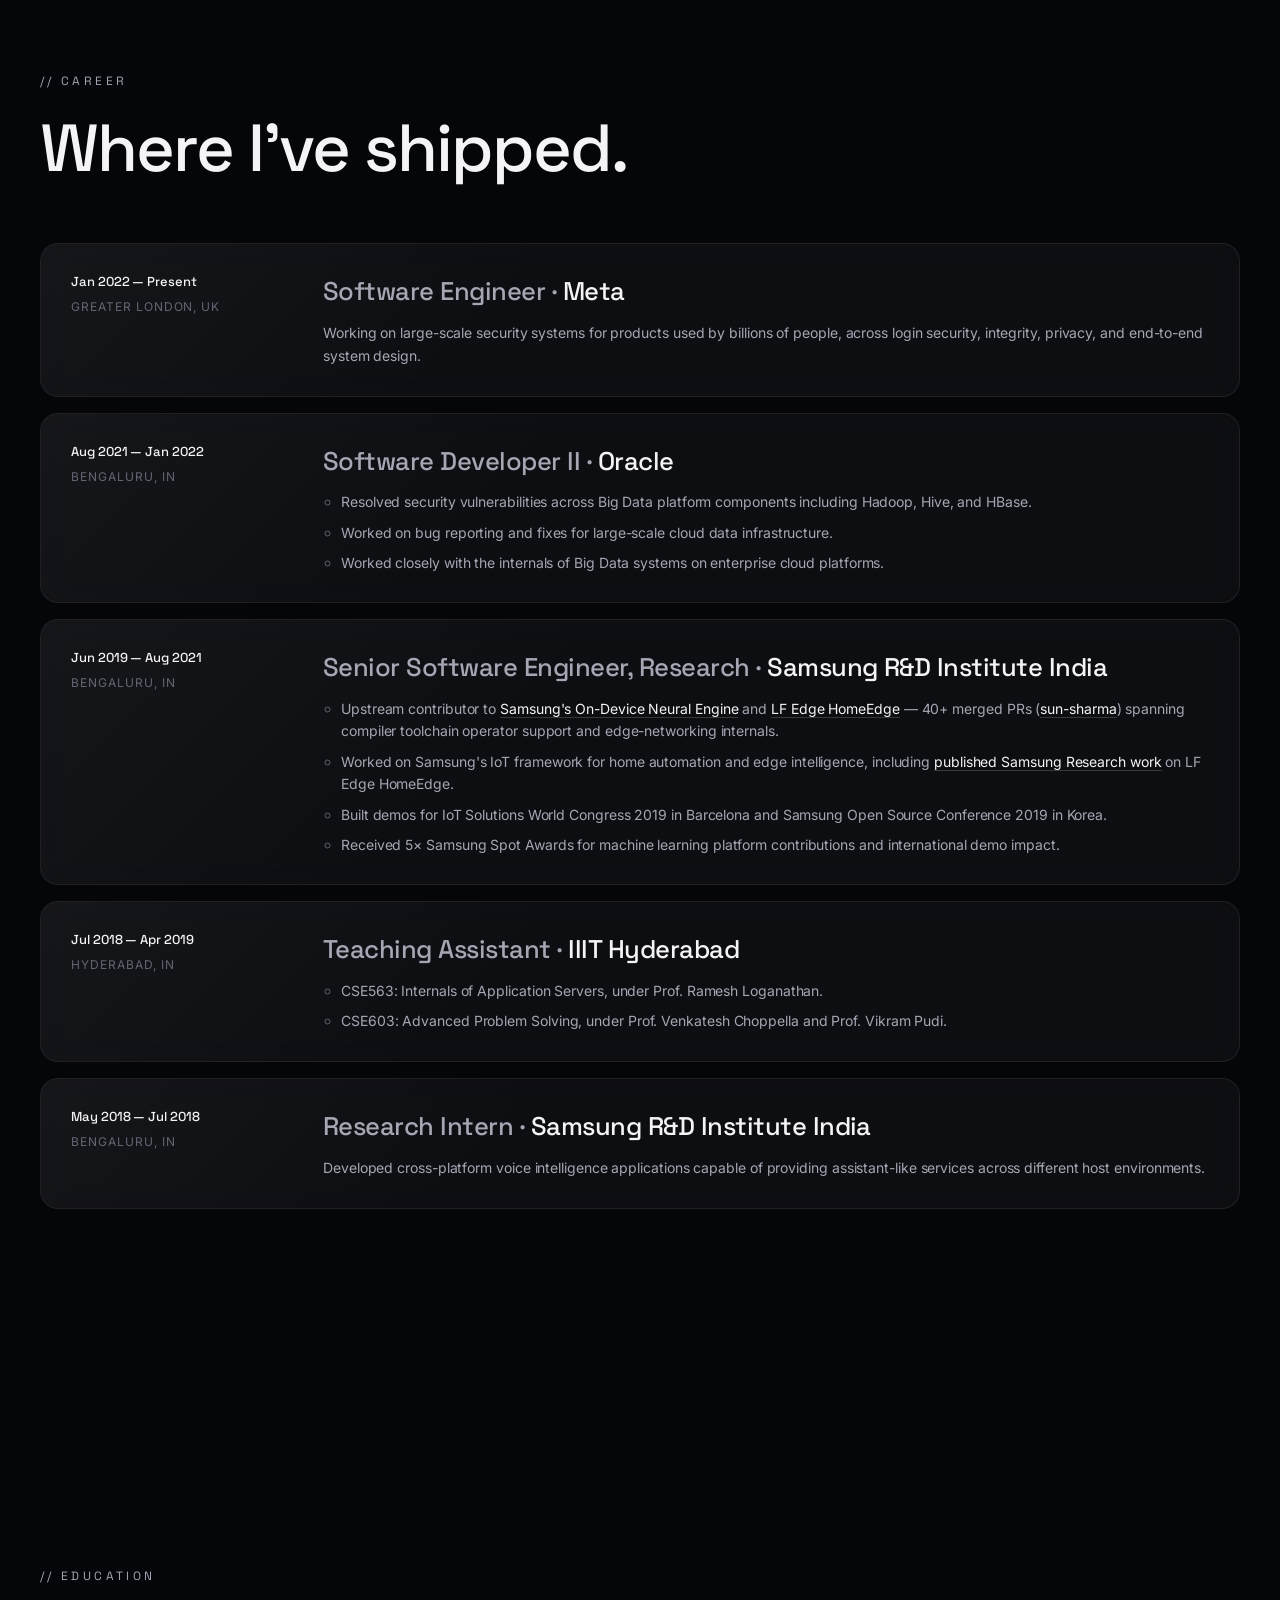
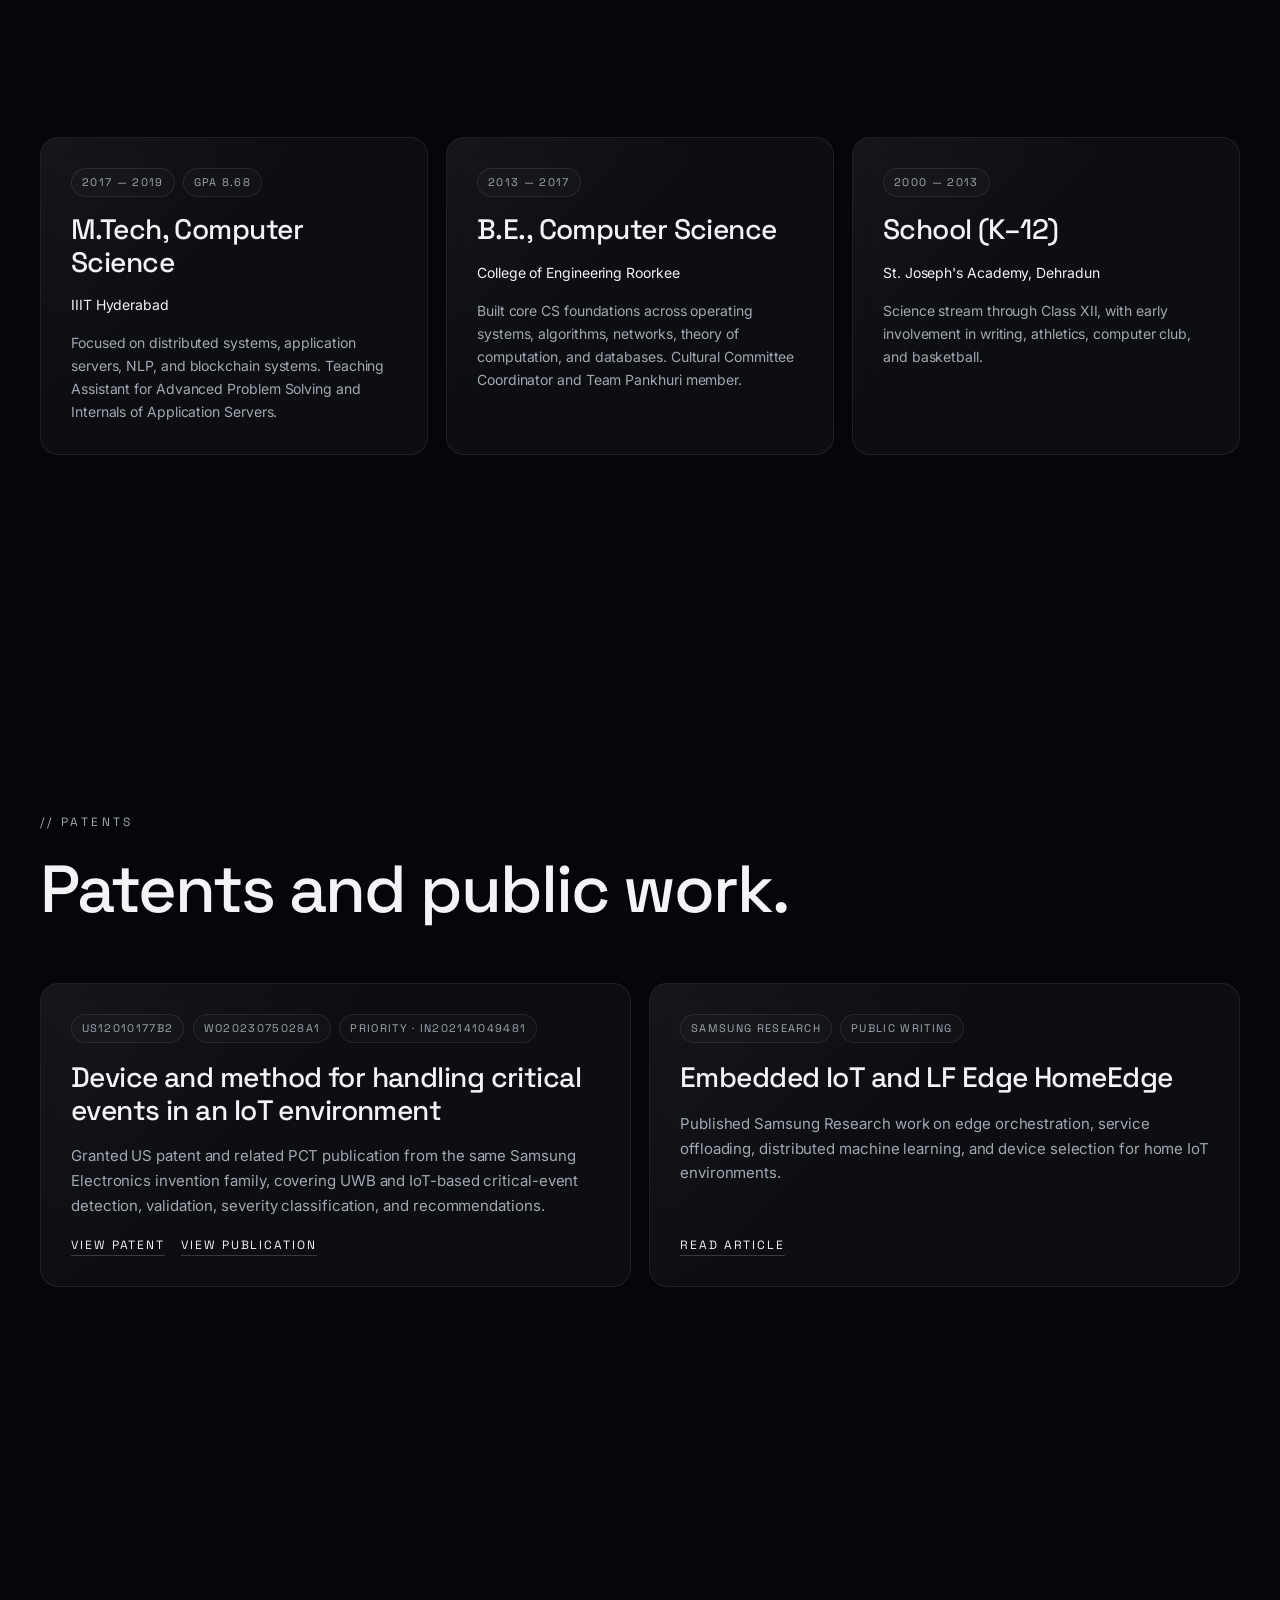
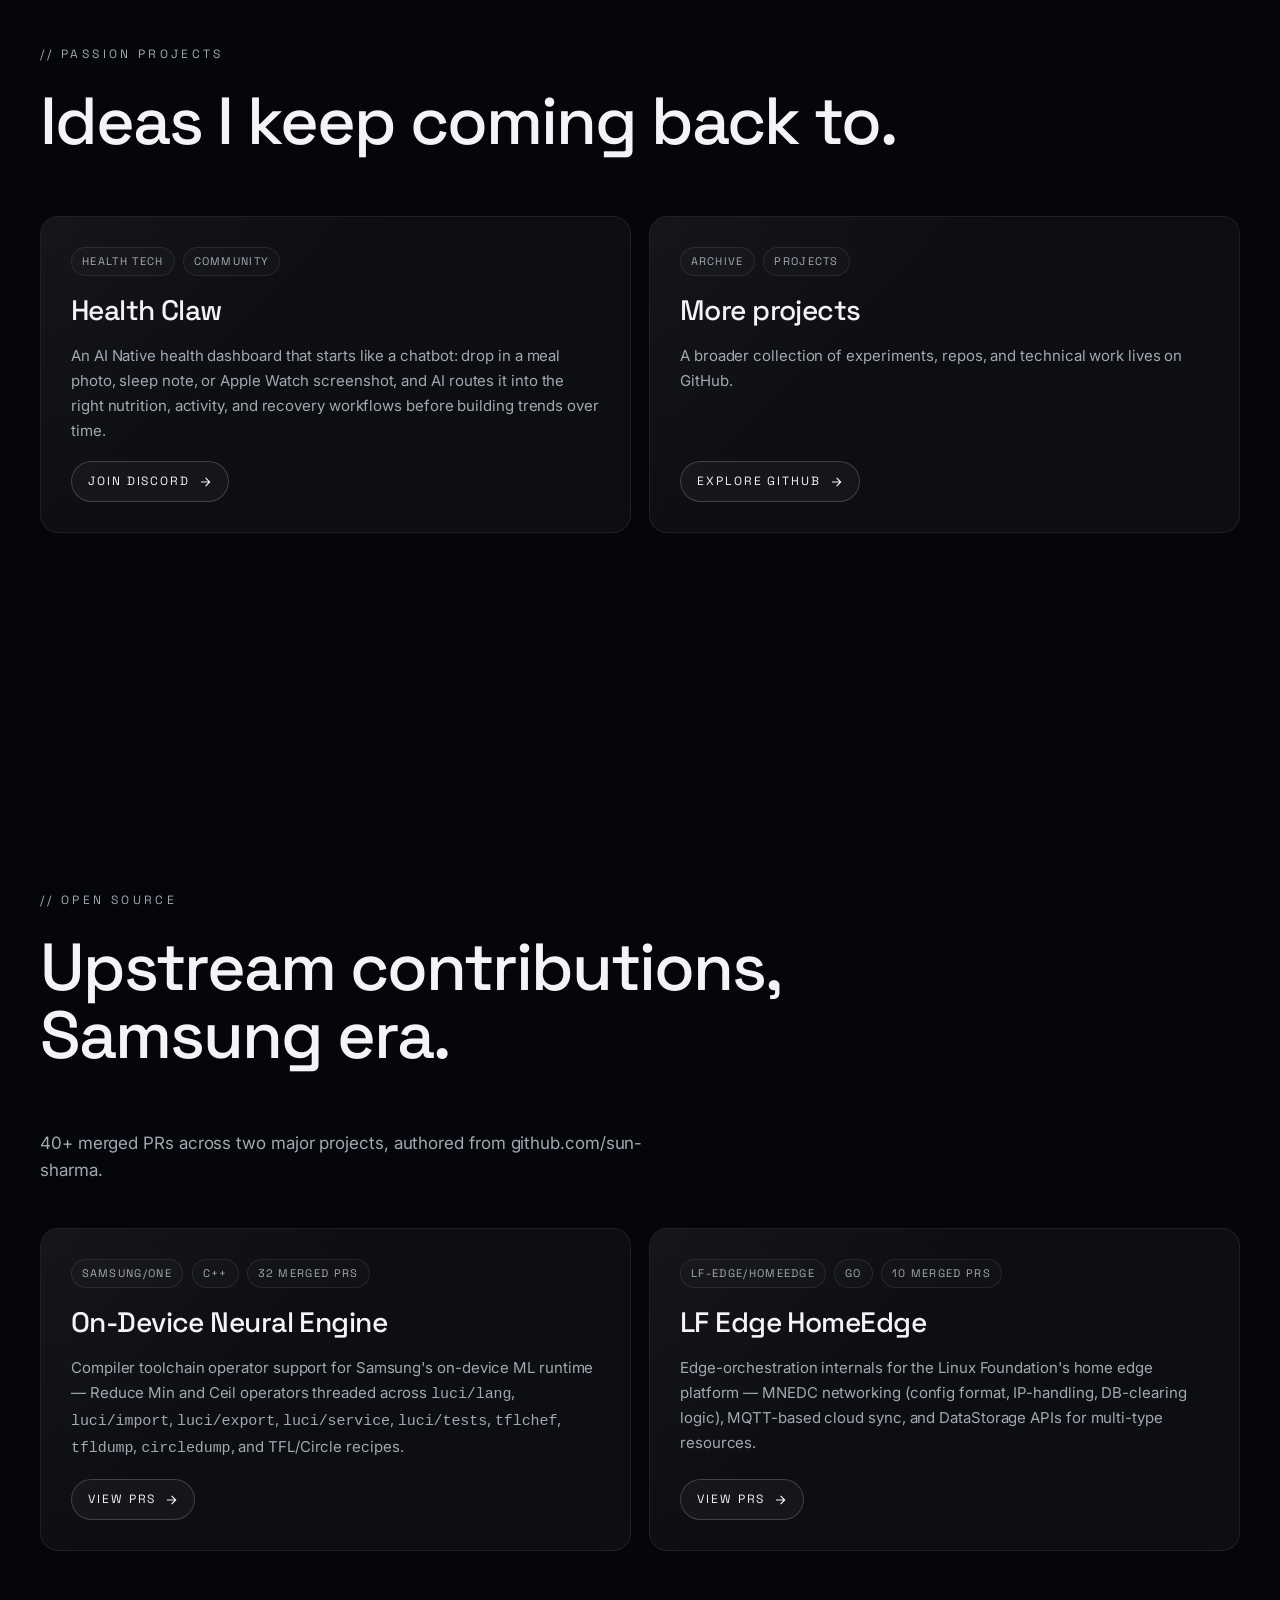
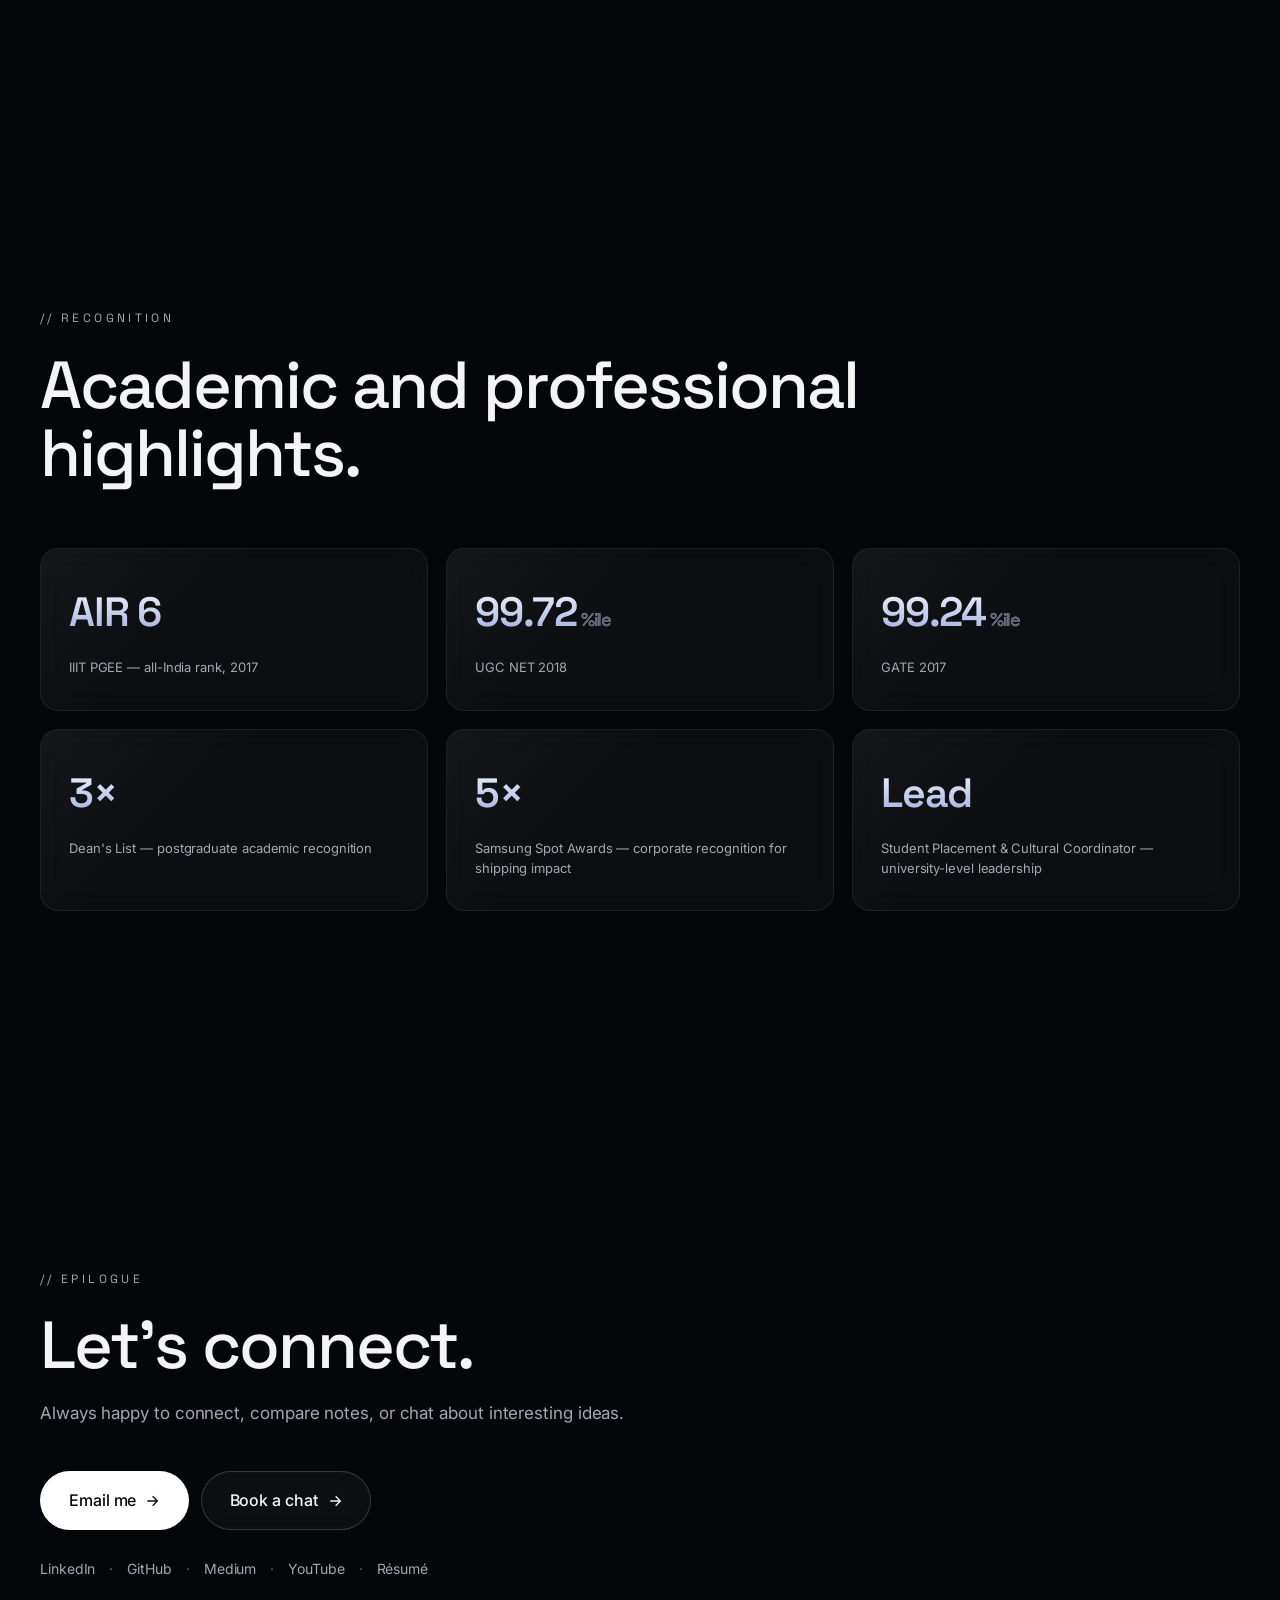
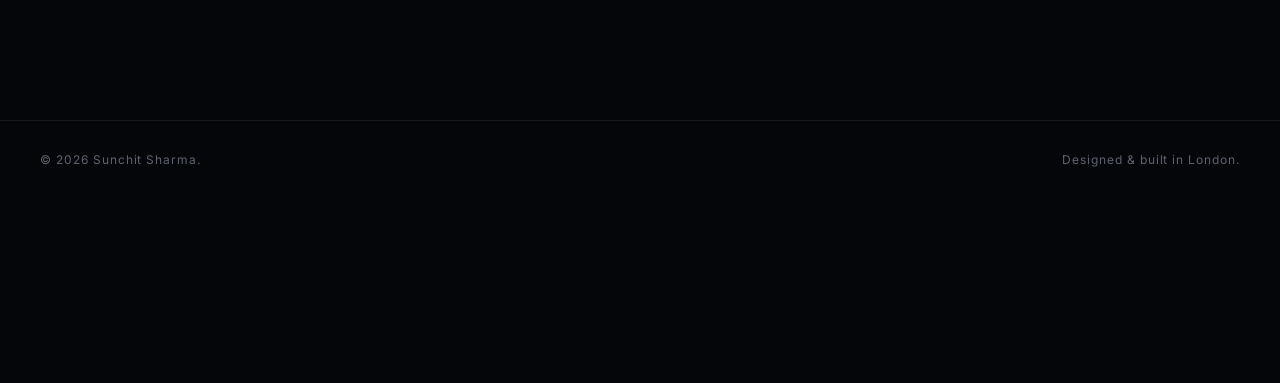
==== commit 55b6b827: "Split Open Source into its own section, restore personal-GitHub passion card Co-Authored-By: Claude " ====
--- a/index.html
+++ b/index.html
@@ -45,6 +45,7 @@
       <li><a href="#education">Education</a></li>
       <li><a href="#patents">Patents</a></li>
       <li><a href="#passion">Passion Projects</a></li>
+      <li><a href="#opensource">Open Source</a></li>
       <li><a href="#awards">Awards</a></li>
       <li><a href="#contact">Contact</a></li>
     </ul>
@@ -304,13 +305,52 @@
 
         <article class="passion-card glass">
           <div class="patent-meta">
-            <span>Open Source</span>
-            <span>Samsung era</span>
-          </div>
-          <h3>Open Source, at Samsung</h3>
-          <p>Upstream contributor to Samsung's On-Device Neural Engine and the Linux Foundation's edge orchestration platform — 40+ merged PRs spanning compiler toolchain operator support and edge-networking internals.</p>
-          <a class="passion-cta" href="https://github.com/sun-sharma" target="_blank" rel="noopener">
-            <span>View contributions</span>
+            <span>Archive</span>
+            <span>Projects</span>
+          </div>
+          <h3>More projects</h3>
+          <p>A broader collection of experiments, repos, and technical work lives on GitHub.</p>
+          <a class="passion-cta" href="https://github.com/sunchitsharma" target="_blank" rel="noopener">
+            <span>Explore GitHub</span>
+            <svg viewBox="0 0 24 24" width="14" height="14" fill="none" stroke="currentColor" stroke-width="2"><path d="M5 12h14M13 5l7 7-7 7"/></svg>
+          </a>
+        </article>
+      </div>
+    </div>
+  </section>
+
+  <!-- OPEN SOURCE -->
+  <section class="section opensource" id="opensource">
+    <div class="container">
+      <p class="eyebrow">// Open Source</p>
+      <h2 class="display">Upstream contributions, Samsung era.</h2>
+      <p class="contact-sub">40+ merged PRs across two major projects, authored from <a href="https://github.com/sun-sharma" target="_blank" rel="noopener">github.com/sun-sharma</a>.</p>
+
+      <div class="passion-grid">
+        <article class="passion-card glass">
+          <div class="patent-meta">
+            <span>Samsung/ONE</span>
+            <span>C++</span>
+            <span>32 merged PRs</span>
+          </div>
+          <h3>On-Device Neural Engine</h3>
+          <p>Compiler toolchain operator support for Samsung's on-device ML runtime — Reduce Min and Ceil operators threaded across <code>luci/lang</code>, <code>luci/import</code>, <code>luci/export</code>, <code>luci/service</code>, <code>luci/tests</code>, <code>tflchef</code>, <code>tfldump</code>, <code>circledump</code>, and TFL/Circle recipes.</p>
+          <a class="passion-cta" href="https://github.com/Samsung/ONE/pulls?q=is%3Apr+author%3Asun-sharma+is%3Amerged" target="_blank" rel="noopener">
+            <span>View PRs</span>
+            <svg viewBox="0 0 24 24" width="14" height="14" fill="none" stroke="currentColor" stroke-width="2"><path d="M5 12h14M13 5l7 7-7 7"/></svg>
+          </a>
+        </article>
+
+        <article class="passion-card glass">
+          <div class="patent-meta">
+            <span>lf-edge/HomeEdge</span>
+            <span>Go</span>
+            <span>10 merged PRs</span>
+          </div>
+          <h3>LF Edge HomeEdge</h3>
+          <p>Edge-orchestration internals for the Linux Foundation's home edge platform — MNEDC networking (config format, IP-handling, DB-clearing logic), MQTT-based cloud sync, and DataStorage APIs for multi-type resources.</p>
+          <a class="passion-cta" href="https://github.com/lf-edge/edge-home-orchestration-go/pulls?q=is%3Apr+author%3Asun-sharma+is%3Amerged" target="_blank" rel="noopener">
+            <span>View PRs</span>
             <svg viewBox="0 0 24 24" width="14" height="14" fill="none" stroke="currentColor" stroke-width="2"><path d="M5 12h14M13 5l7 7-7 7"/></svg>
           </a>
         </article>
--- a/assets/css/style.css
+++ b/assets/css/style.css
@@ -734,9 +734,9 @@
 /* -------- Passion projects -------- */
 .passion-grid {
   display: grid;
-  grid-template-columns: minmax(0, 1.25fr) minmax(280px, 0.75fr);
+  grid-template-columns: repeat(2, minmax(0, 1fr));
   gap: 18px;
-  align-items: start;
+  align-items: stretch;
 }
 .passion-card { min-height: 260px; }
 .passion-card .passion-cta {
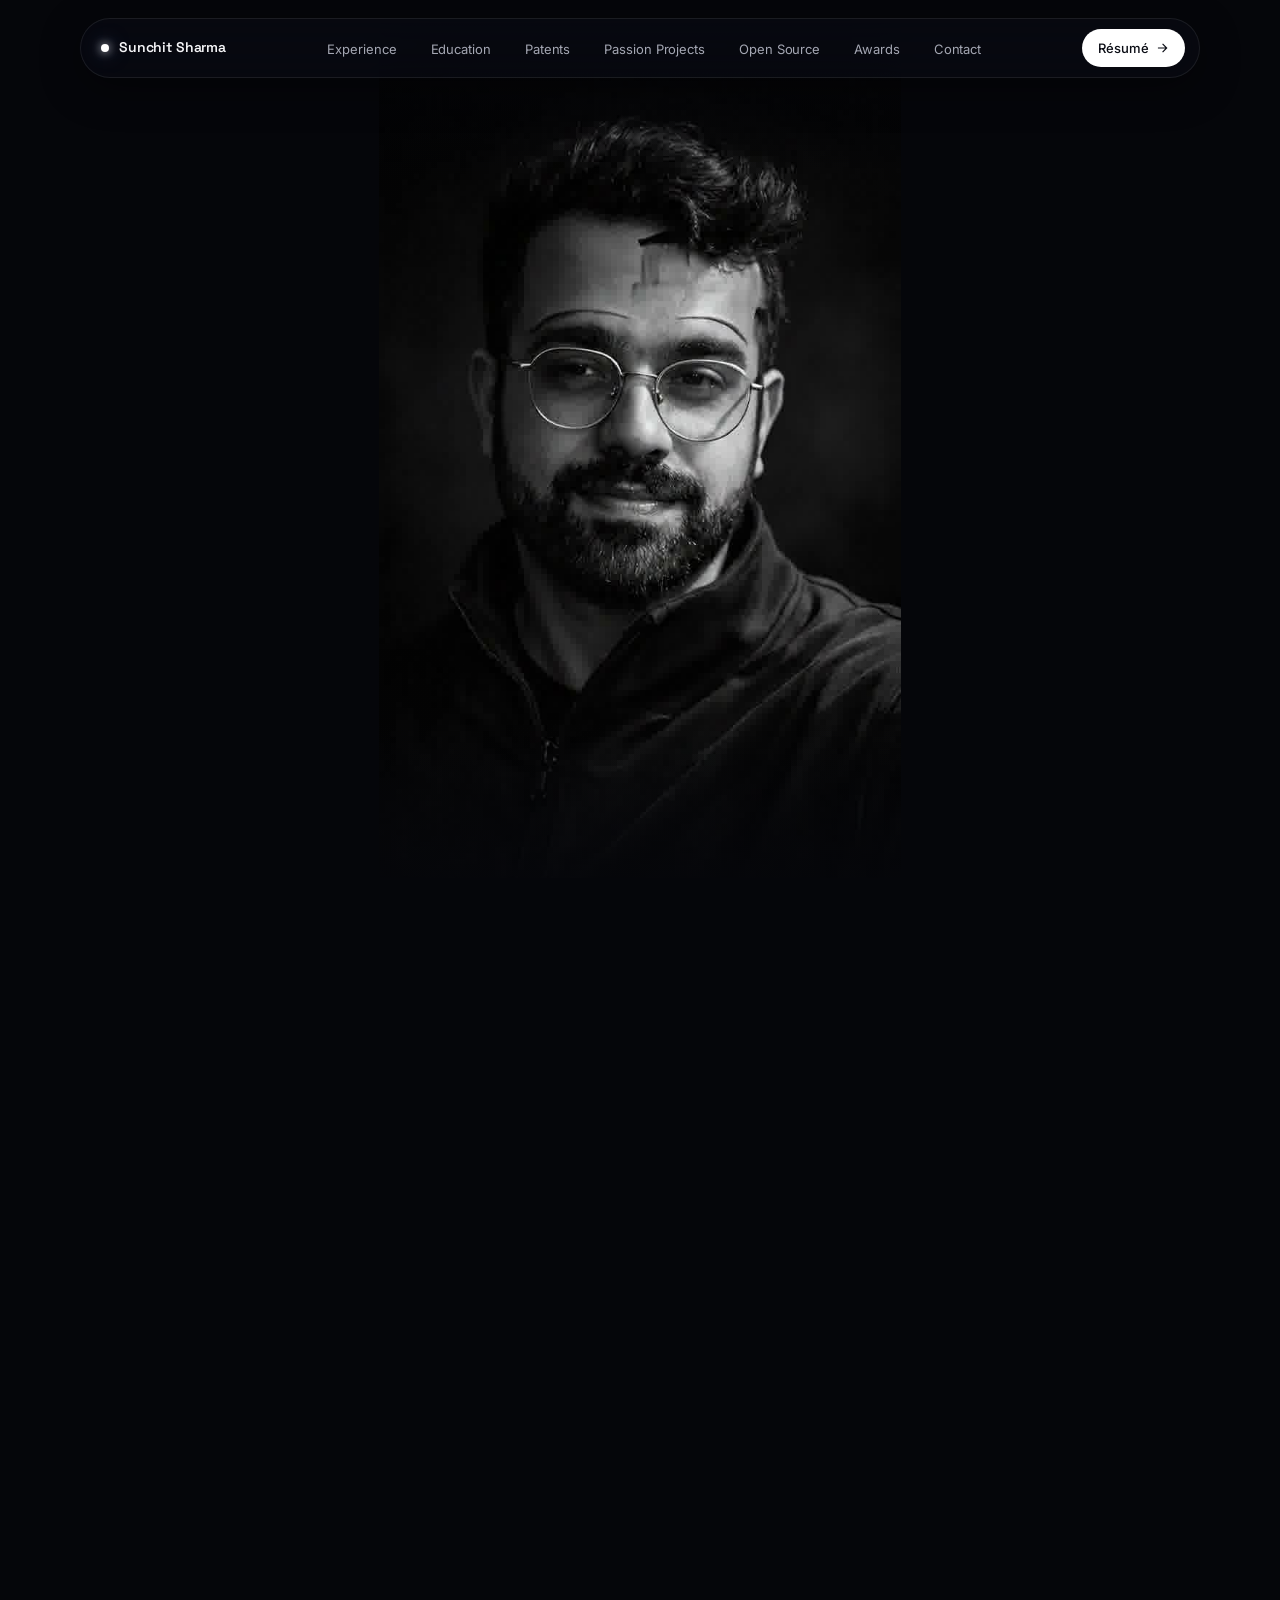
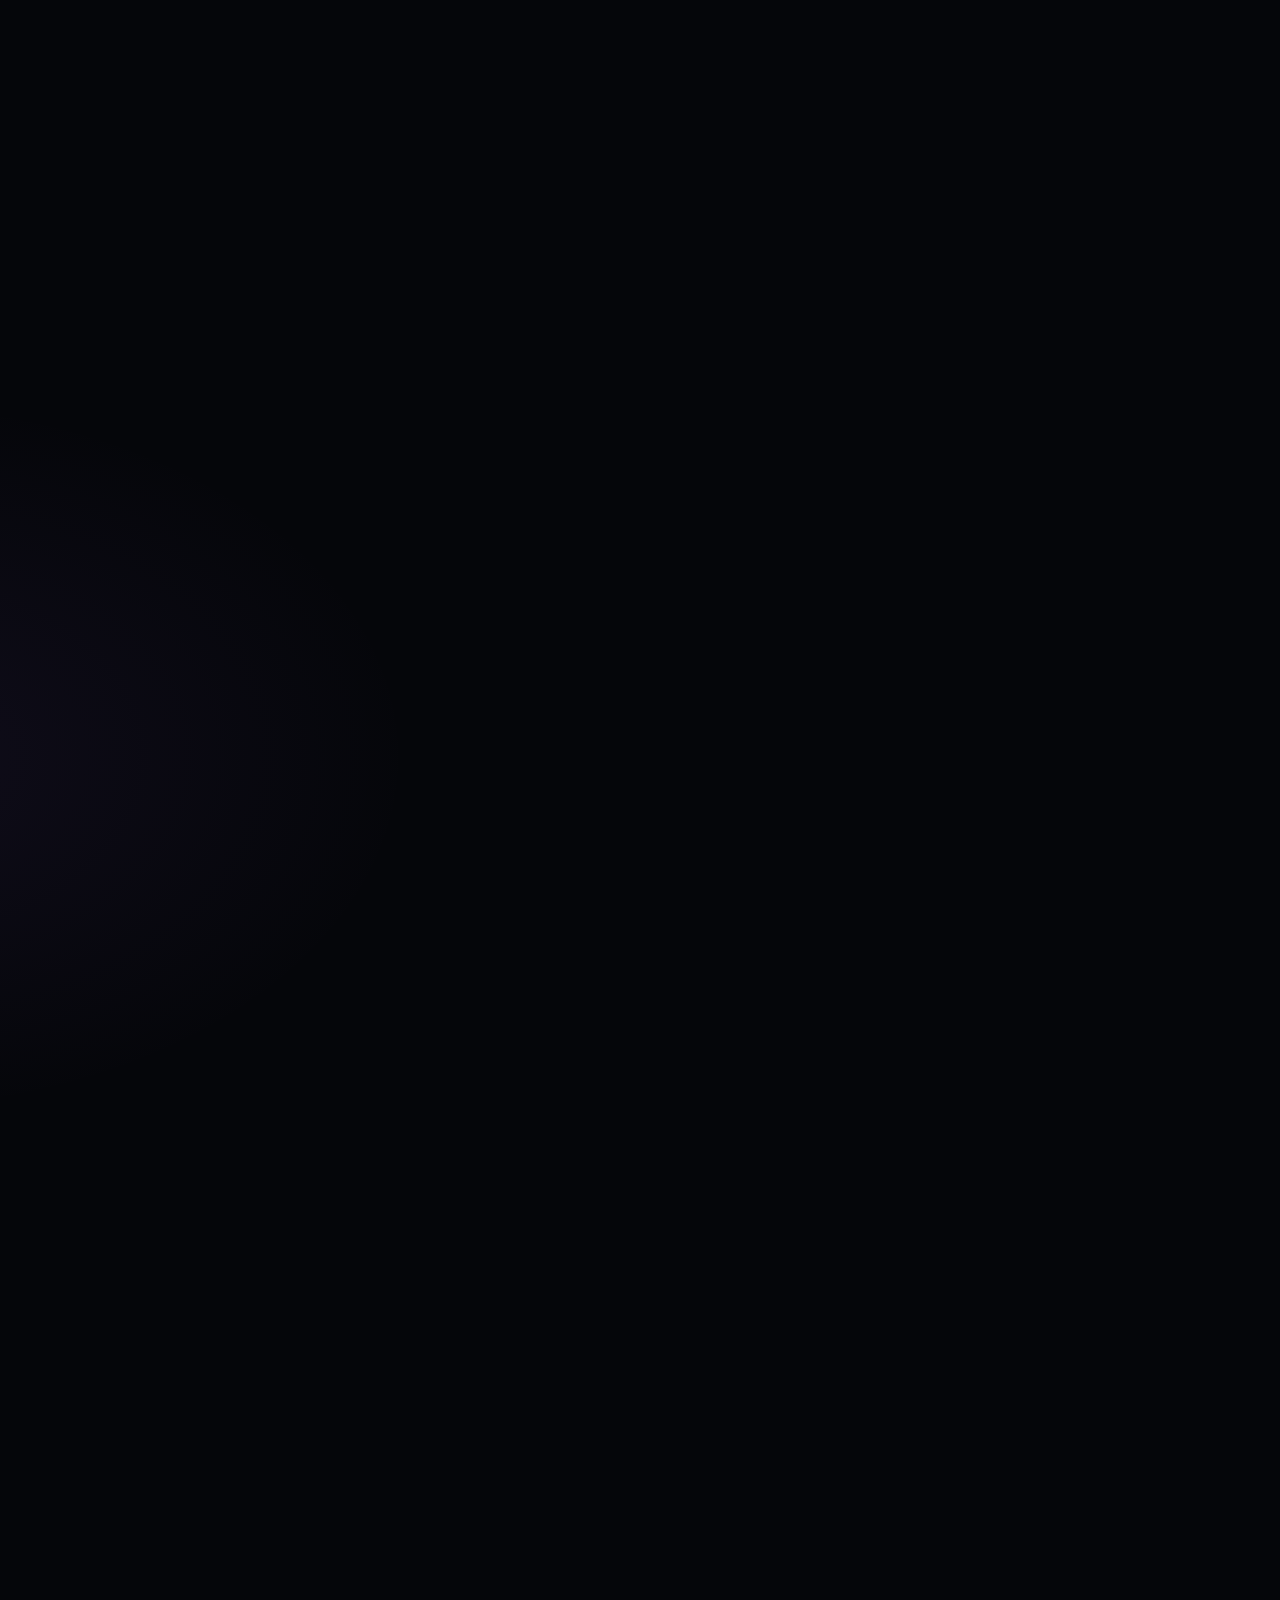
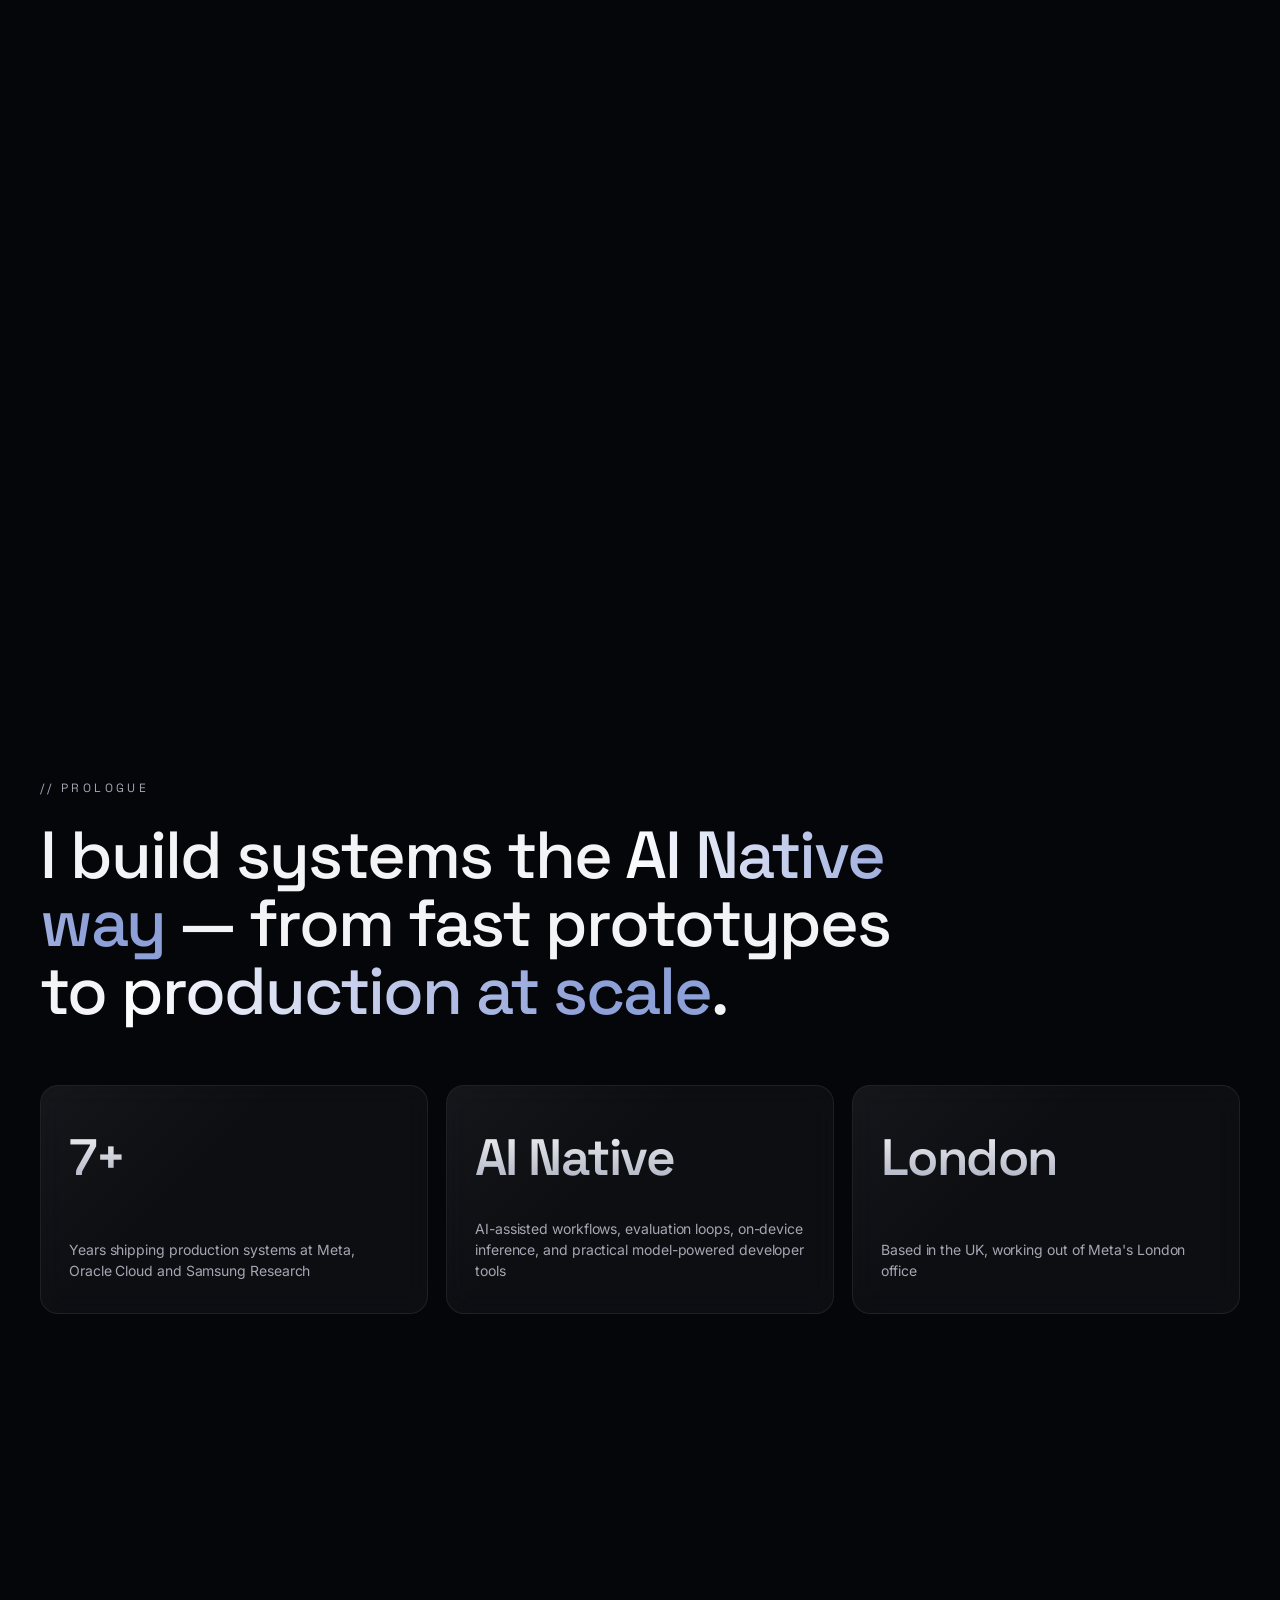
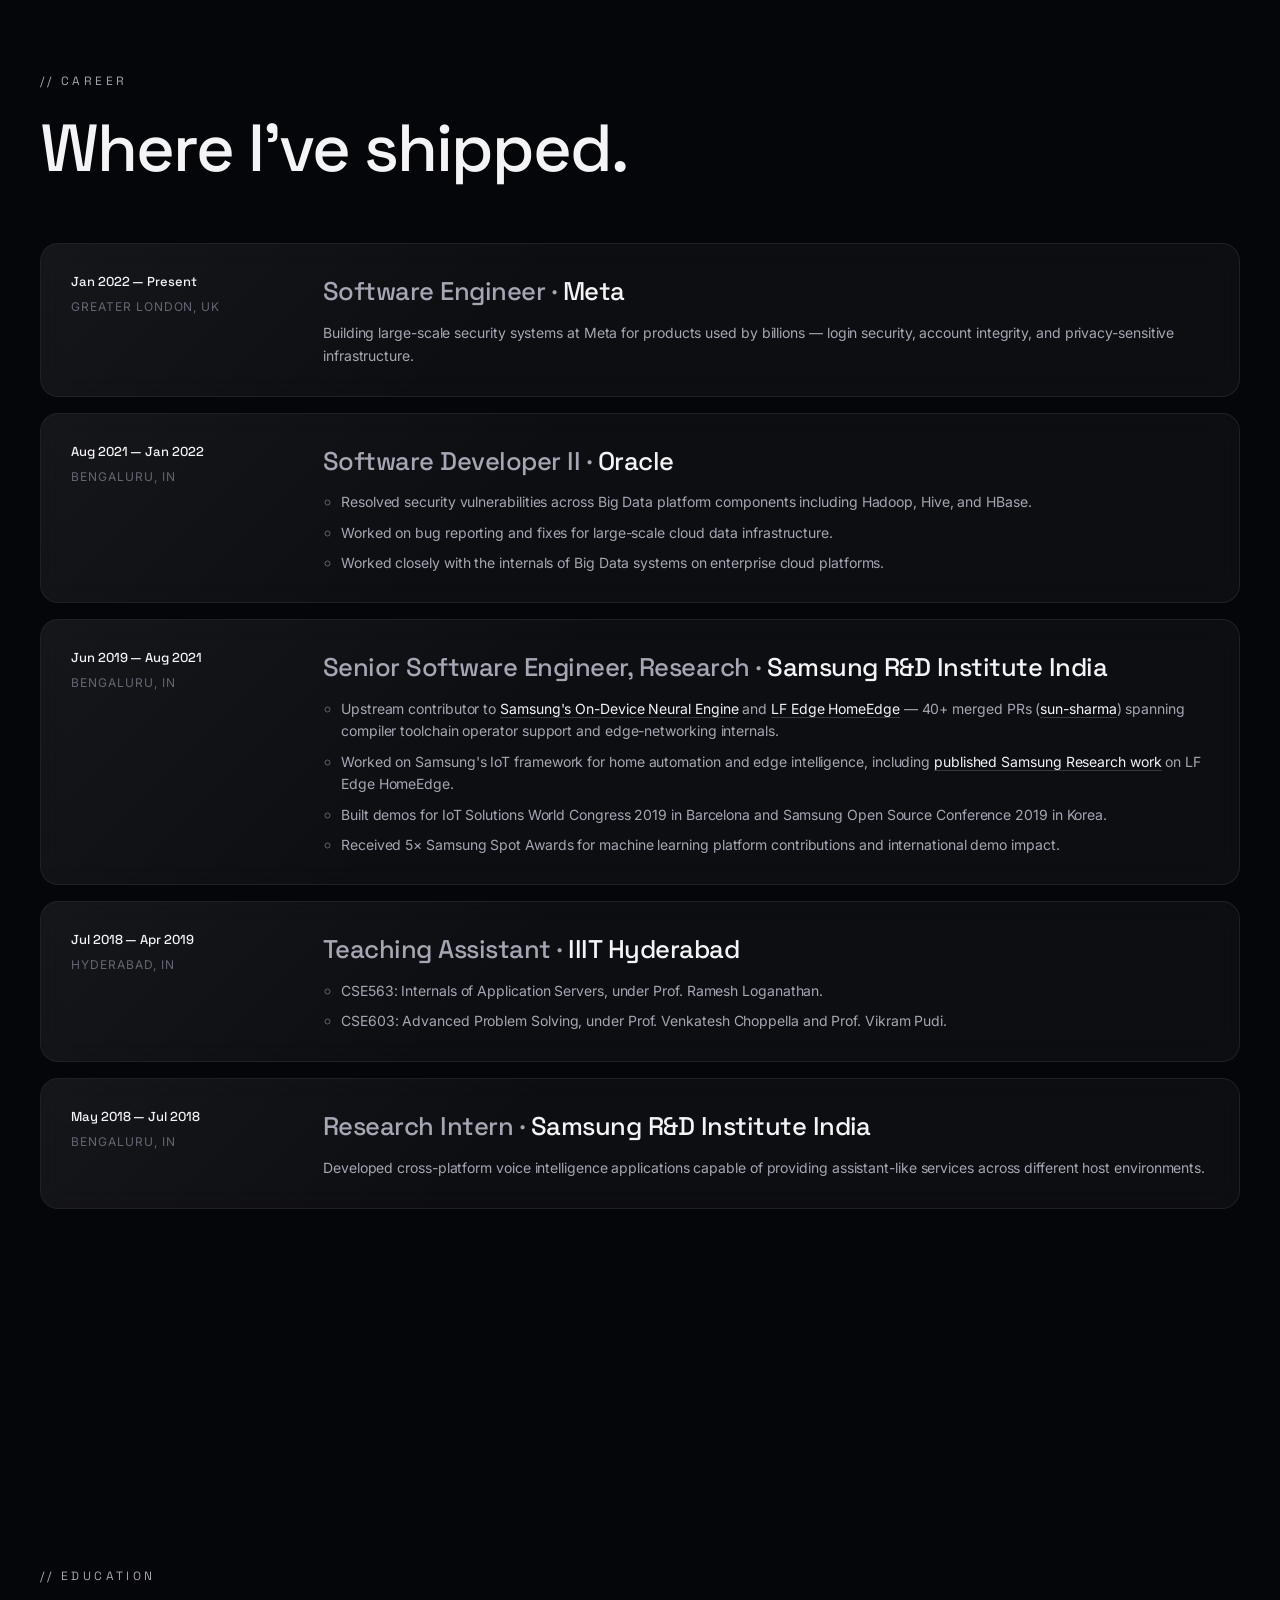
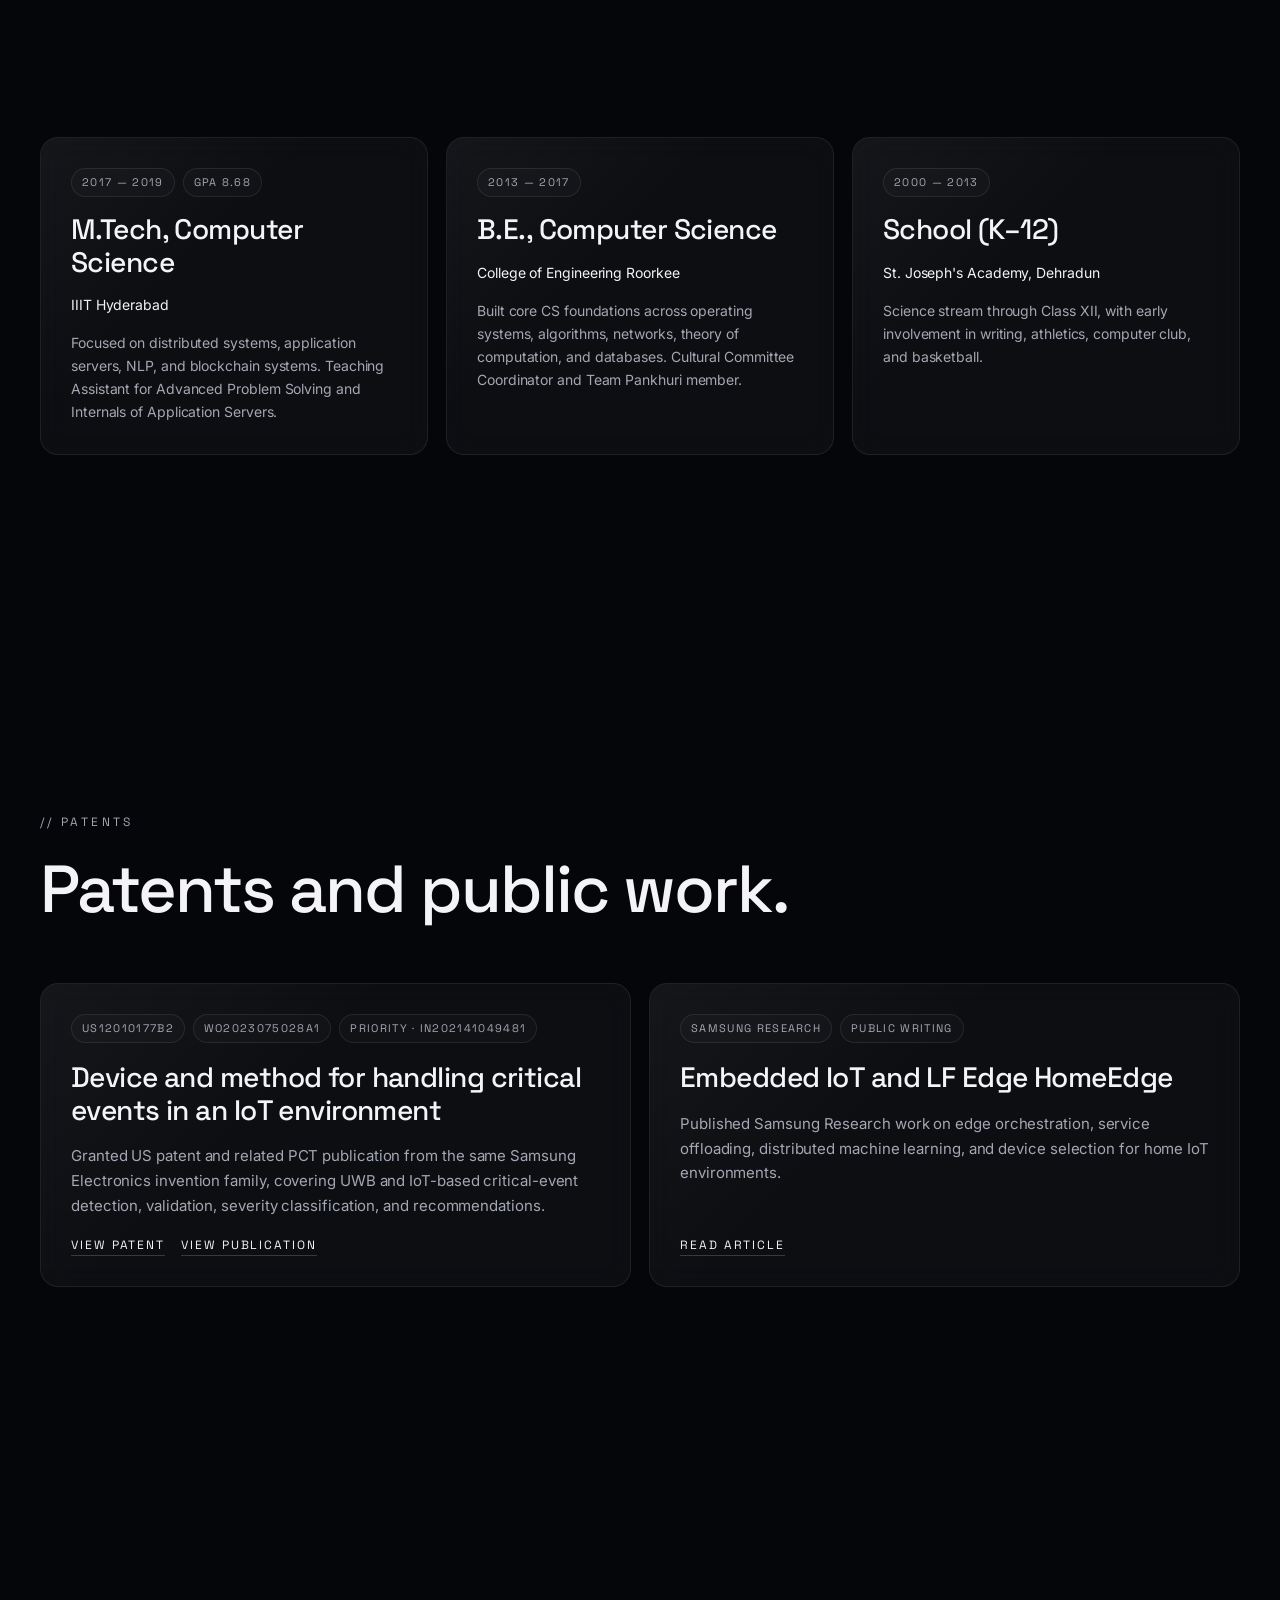
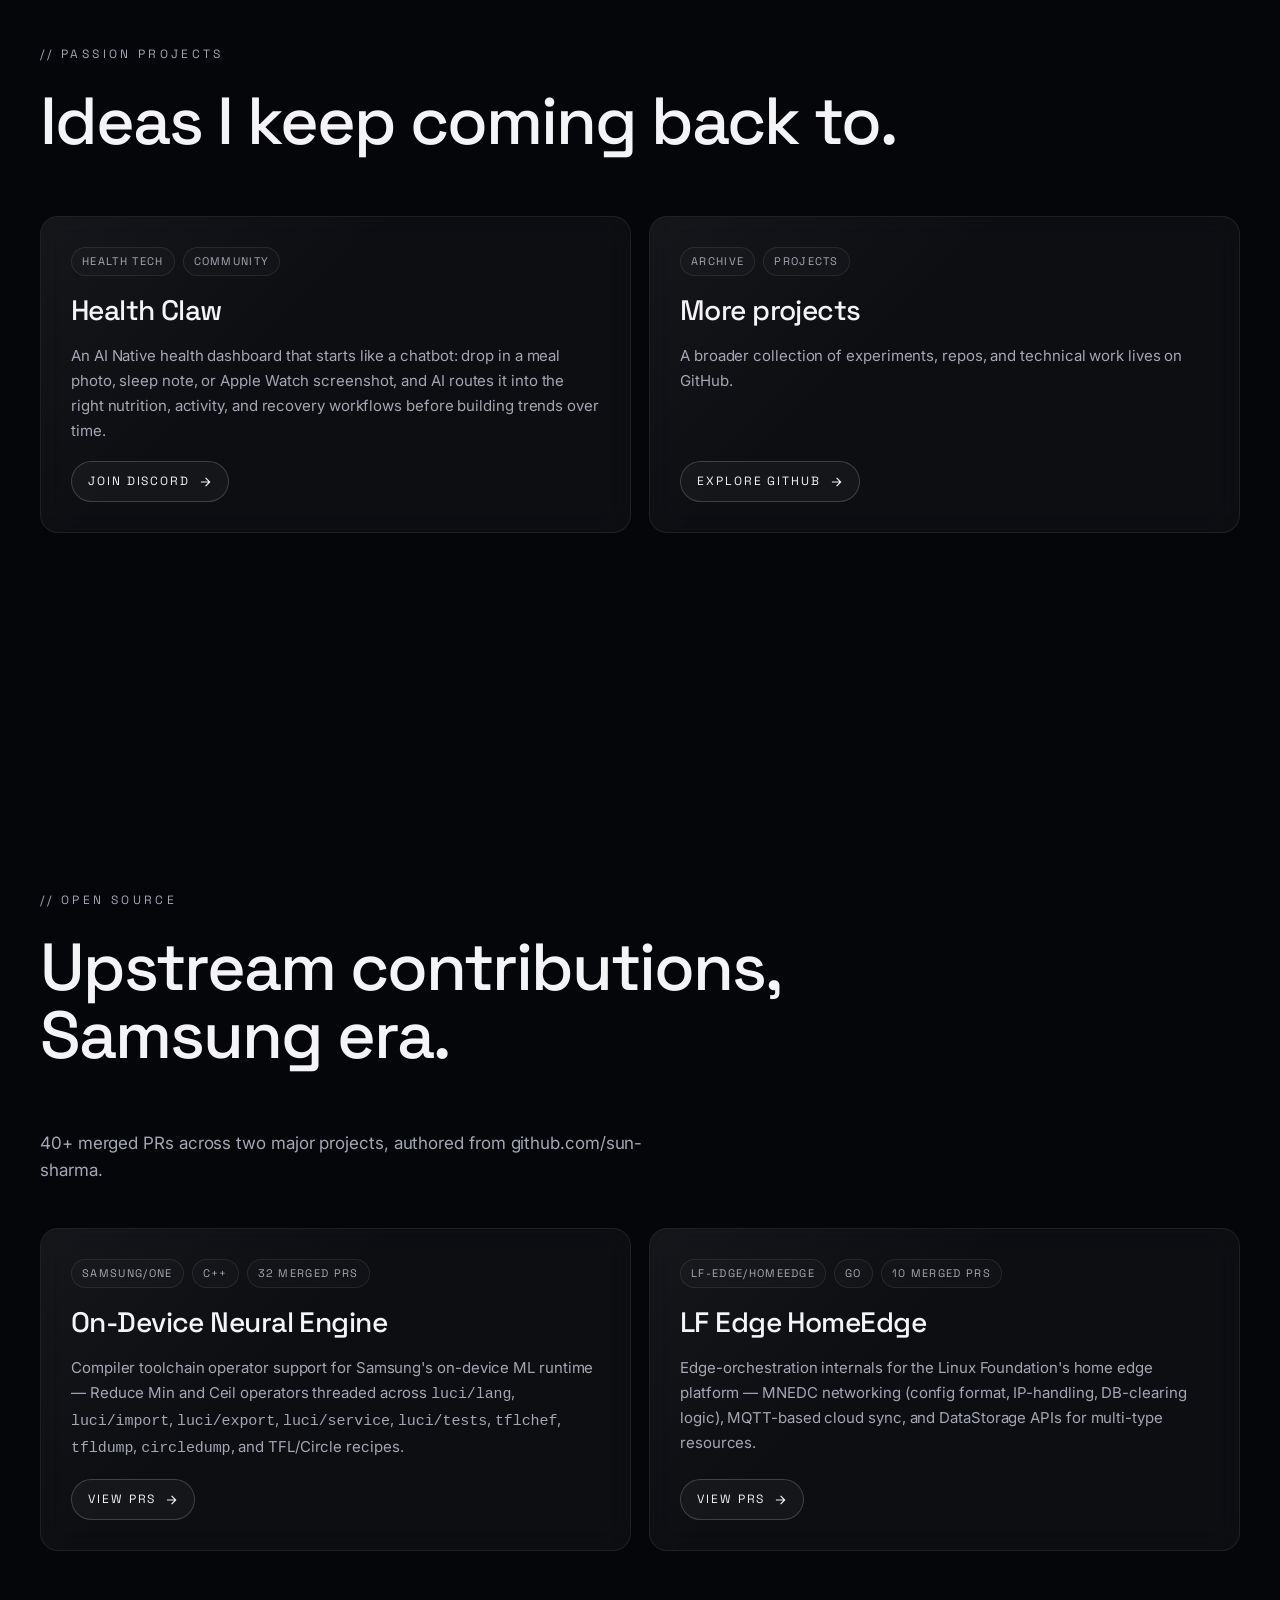
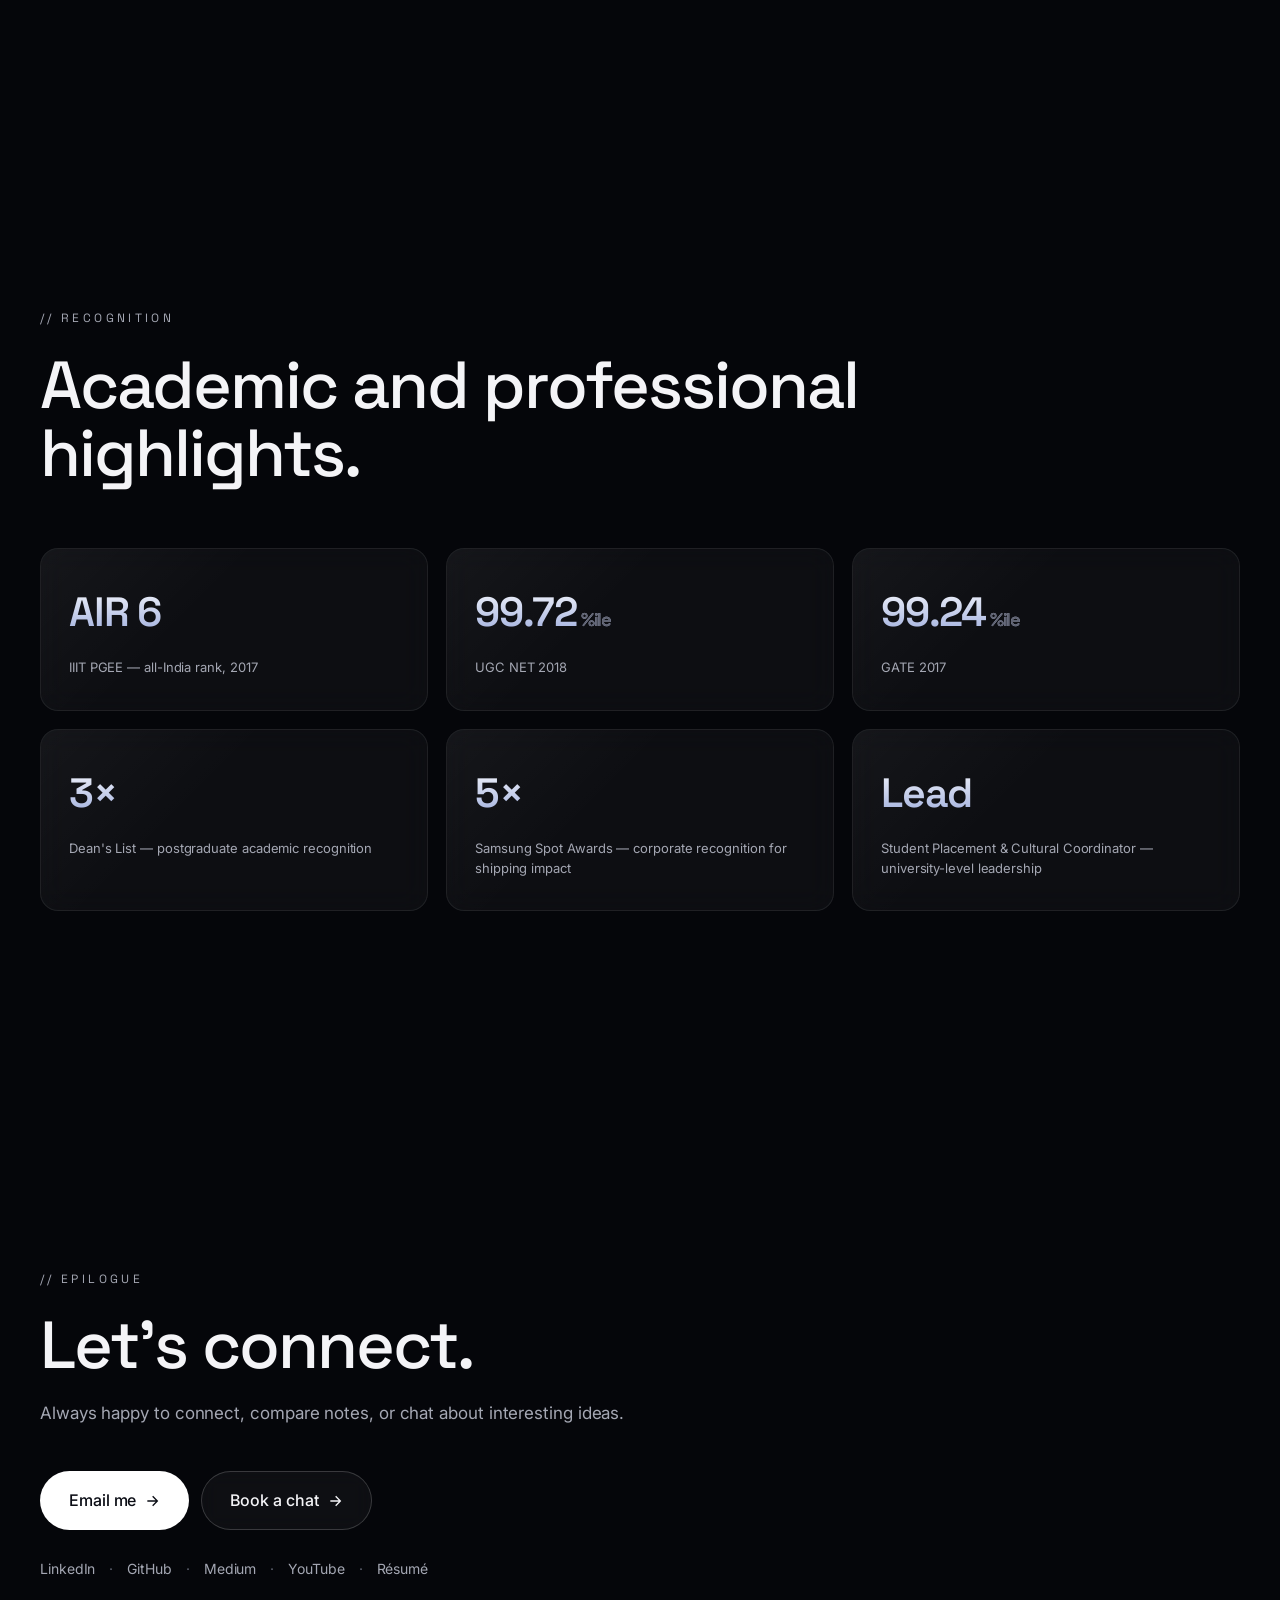
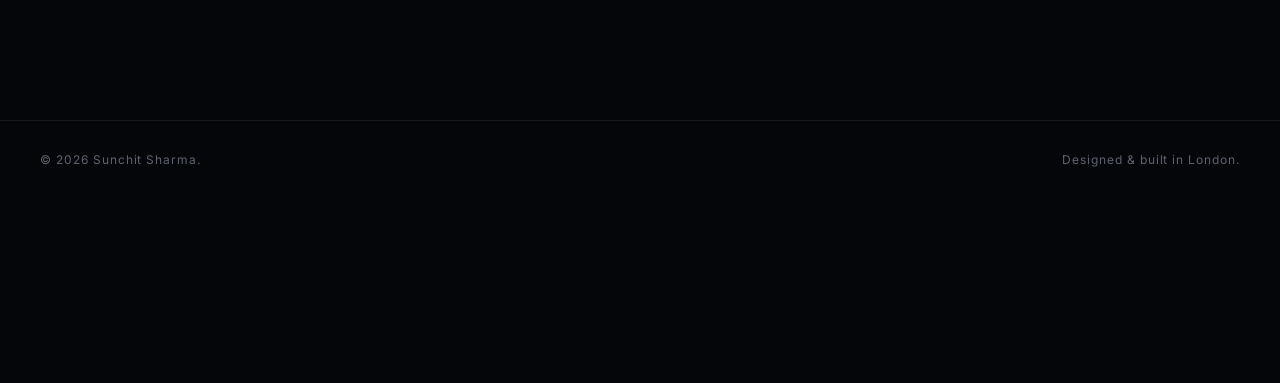
==== commit 1d5c133b: "Tighten Meta role blurb: parallel list, disambiguate "integrity" Co-Authored-By: Claude Sonnet 4.6 <" ====
--- a/index.html
+++ b/index.html
@@ -148,7 +148,7 @@
           </div>
           <div class="timeline-body">
             <h3>Software Engineer · <span class="company">Meta</span></h3>
-            <p>Working on large-scale security systems for products used by billions of people, across login security, integrity, privacy, and end-to-end system design.</p>
+            <p>Building large-scale security systems at Meta for products used by billions — login security, account integrity, and privacy-sensitive infrastructure.</p>
           </div>
         </li>
 
